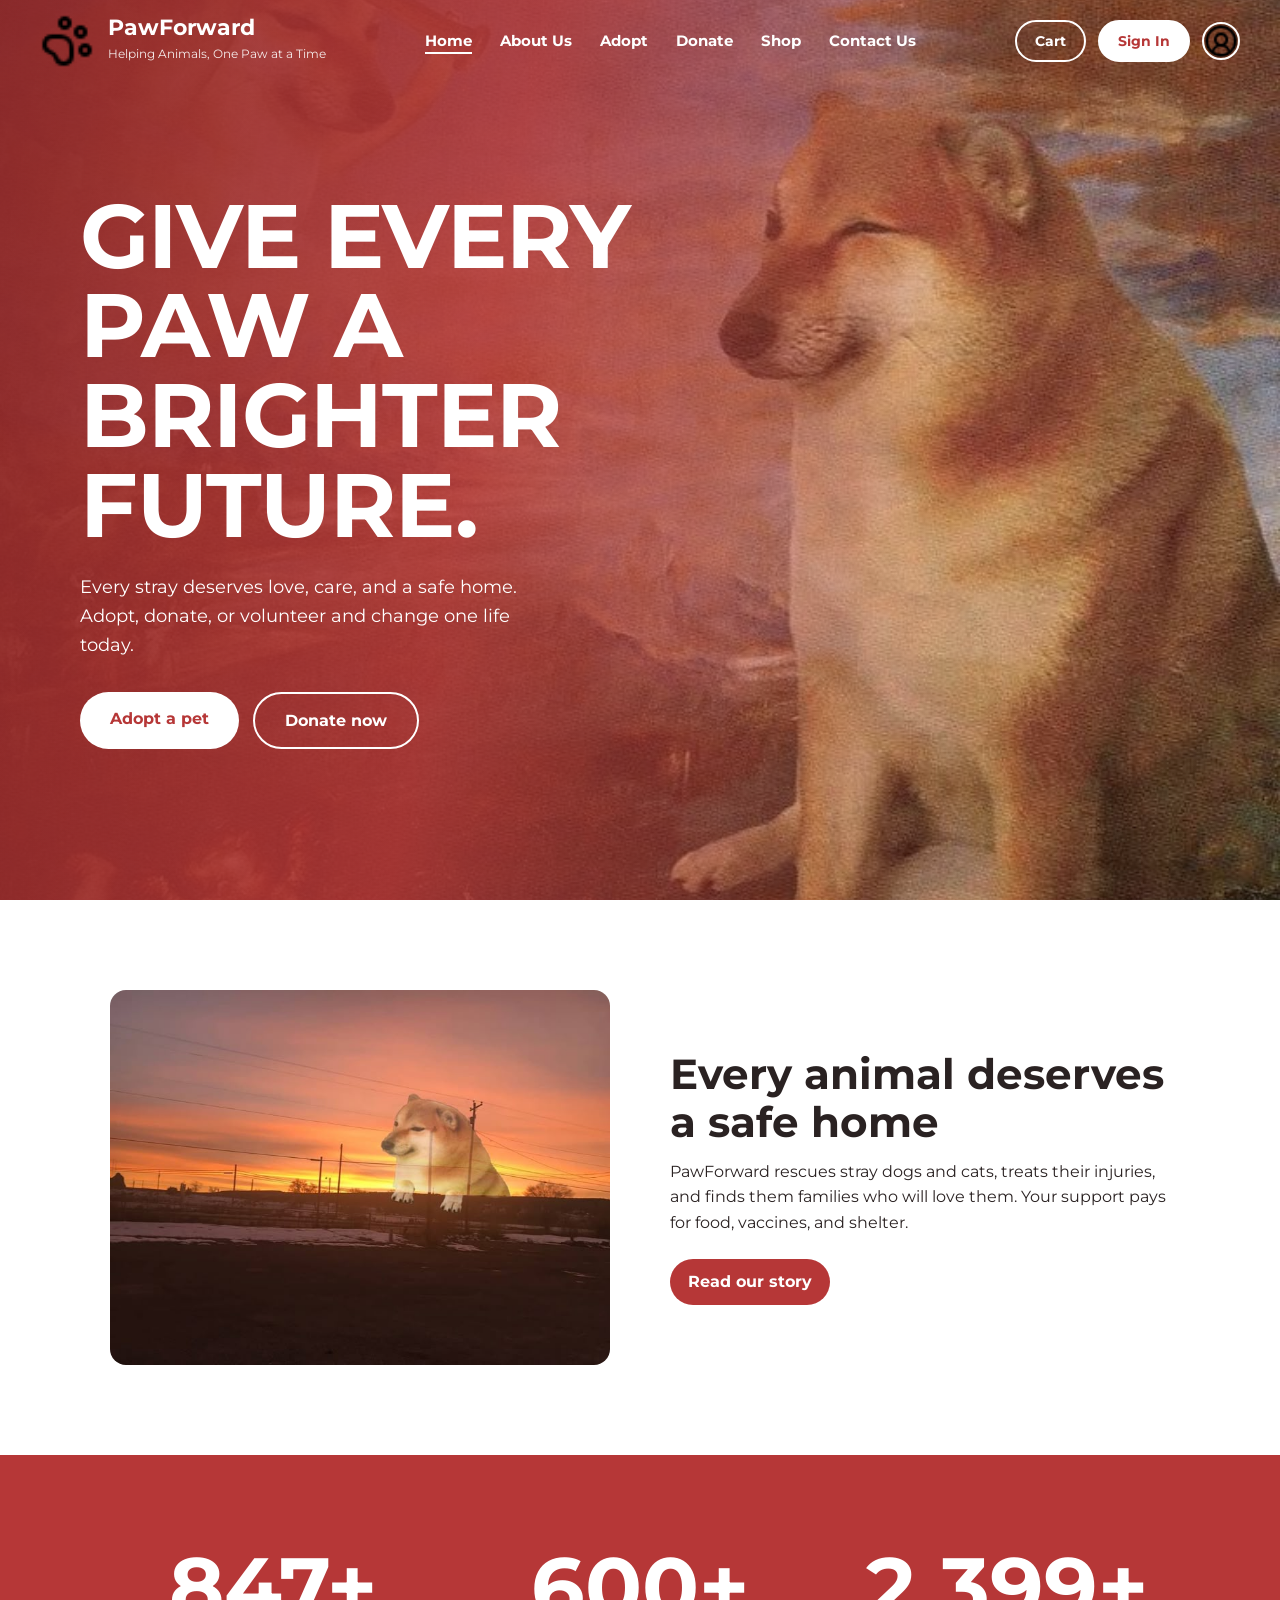
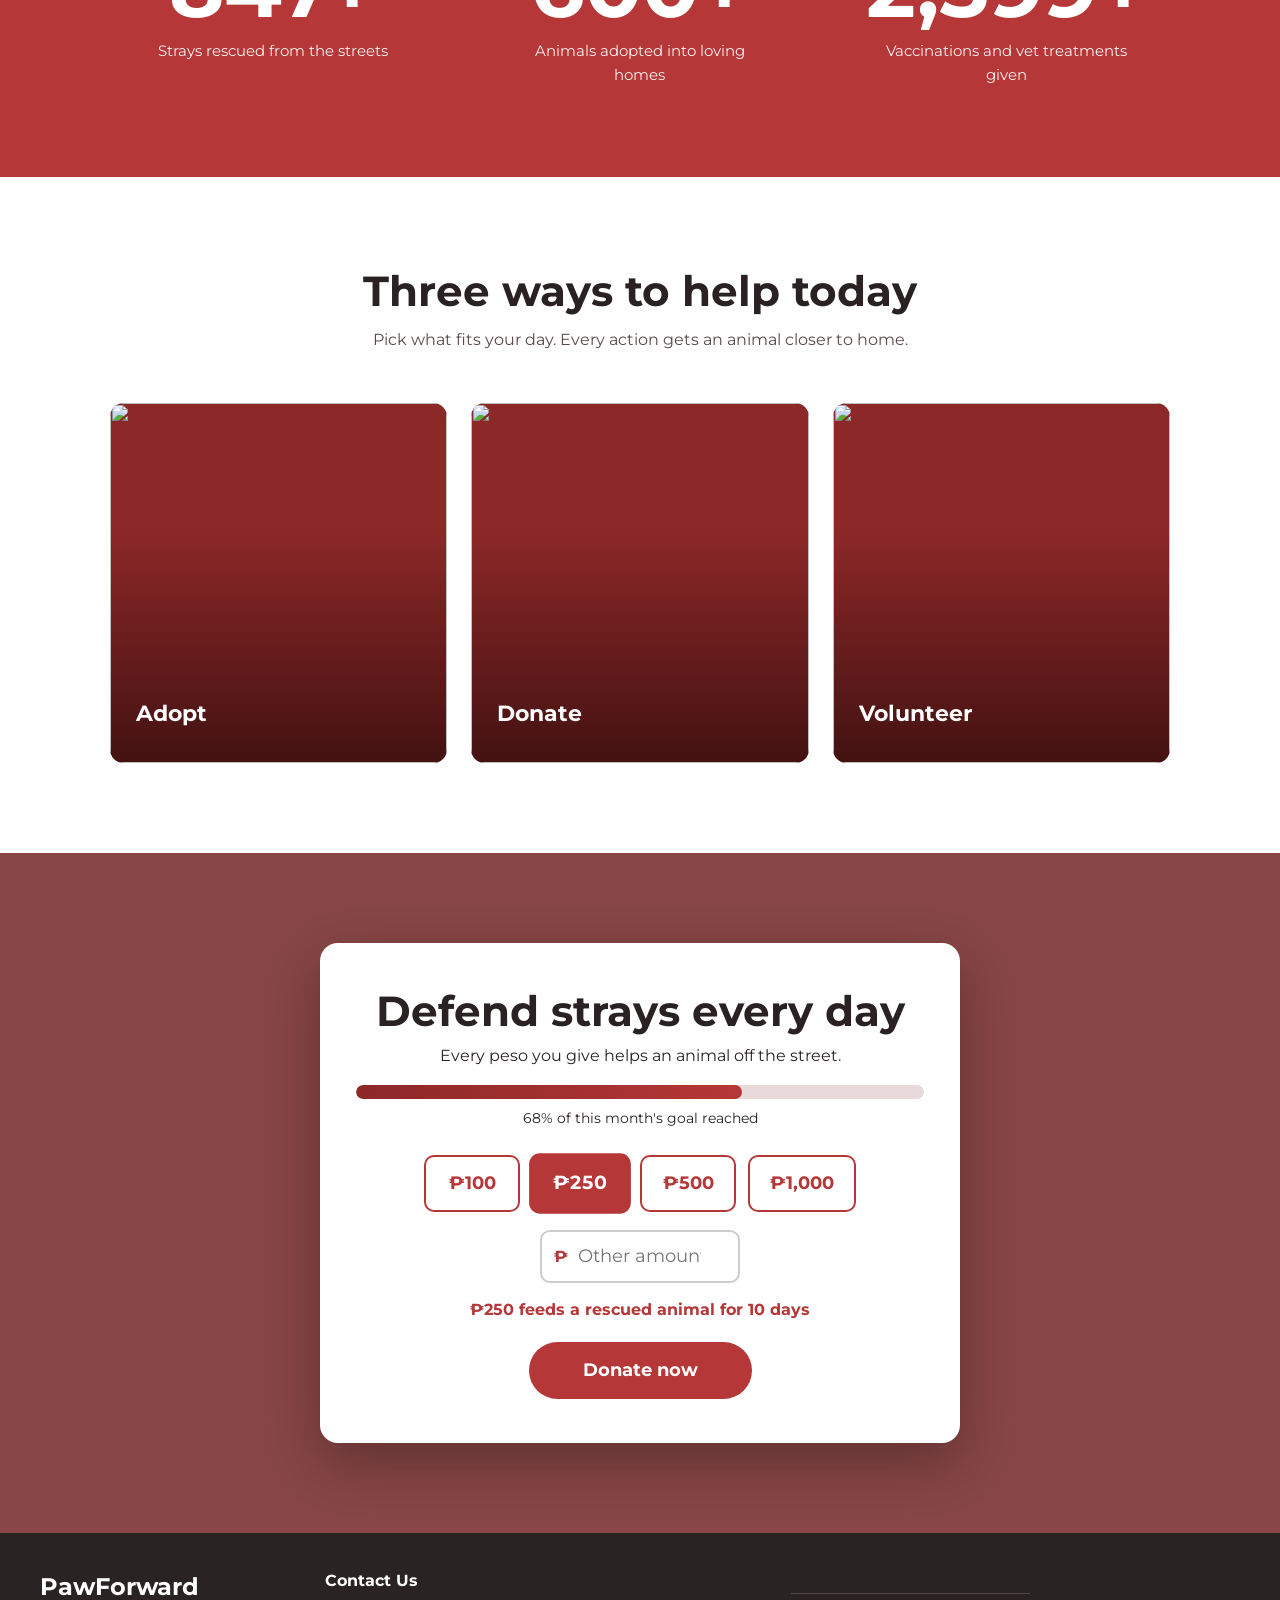
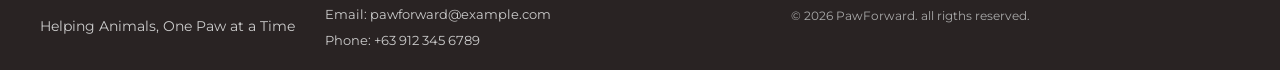
==== index.html @ 0f8ec2ad "Initial commit" ====
<!DOCTYPE html>
<html lang="en">
<head>
    <meta charset="UTF-8">
    <meta name="viewport" content="width=device-width, initial-scale=1.0">
    <title>PawForward | Home</title>
    <link rel="preconnect" href="https://fonts.googleapis.com">
    <link href="https://fonts.googleapis.com/css2?family=Montserrat:wght@400;700&display=swap" rel="stylesheet">
    <link rel="stylesheet" href="style.css">
</head>
<body>

<header class="site-header" id="siteHeader">
    <div class="header-container">
        <a href="index.html" class="brand">
            <img src="images/logo.png" alt="PawForward logo">
            <span><strong>PawForward</strong><small>Helping Animals, One Paw at a Time</small></span>
        </a>

        <nav id="mainNav" aria-label="Main">
            <ul>
                <li><a href="index.html" class="active">Home</a></li>
                <li><a href="about.html">About Us</a></li>
                <li><a href="adopt.html">Adopt</a></li>
                <li><a href="donate.html">Donate</a></li>
                <li><a href="shop.html">Shop</a></li>
                <li><a href="contact.html">Contact Us</a></li>
            </ul>
        </nav>

        <div class="header-right">
            <a href="cart.html" class="header-button">Cart</a>
            <button type="button" class="header-button solid" id="openPopup">Sign In</button>
            <img src="images/user.png" alt="Profile" class="profile-picture">
            <button type="button" class="menu-toggle" id="menuToggle" aria-label="Open menu" aria-expanded="false">&#9776;</button>
        </div>
    </div>
</header>

<main>
    <section class="hero">
        <div class="hero-bg" role="img" aria-label="Rescued dogs at PawForward"></div>
        <div class="hero-content">
            <h2>
                <span class="line"><span>Give every</span></span>
                <span class="line"><span>paw a brighter</span></span>
                <span class="line"><span>future.</span></span>
            </h2>
            <p>Every stray deserves love, care, and a safe home. Adopt, donate, or volunteer and change one life today.</p>
            <div class="hero-actions">
                <a href="adopt.html" class="hero-button">Adopt a pet</a>
                <a href="#donate" class="hero-button ghost">Donate now</a>
            </div>
        </div>
    </section>

    <section class="container story">
        <div class="story-img reveal">
            <img src="images/intro-dogs.jpg" alt="Dogs resting together at the shelter" loading="lazy">
        </div>
        <div class="reveal">
            <h2>Every animal deserves a safe home</h2>
            <p>PawForward rescues stray dogs and cats, treats their injuries, and finds them families who will love them. Your support pays for food, vaccines, and shelter.</p>
            <a href="about.html" class="btn">Read our story</a>
        </div>
    </section>

    <section class="impact">
        <div class="container impact-grid">
            <div>
                <div class="impact-num"><span data-count="1200">0</span>+</div>
                <p>Strays rescued from the streets</p>
            </div>
            <div>
                <div class="impact-num"><span data-count="850">0</span>+</div>
                <p>Animals adopted into loving homes</p>
            </div>
            <div>
                <div class="impact-num"><span data-count="3400">0</span>+</div>
                <p>Vaccinations and vet treatments given</p>
            </div>
        </div>
    </section>

    <section class="container">
        <h2>Three ways to help today</h2>
        <p class="subtitle">Pick what fits your day. Every action gets an animal closer to home.</p>
        <div class="help-grid">
            <a href="adopt.html" class="help-card reveal">
                <img src="images/help-adopt.jpg" alt="" loading="lazy">
                <h3>Adopt</h3>
                <p>Meet the dogs and cats waiting for a family and start your adoption.</p>
            </a>
            <a href="donate.html" class="help-card reveal">
                <img src="images/help-donate.jpg" alt="" loading="lazy">
                <h3>Donate</h3>
                <p>Cover food, vaccines, and vet care for animals in our shelter.</p>
            </a>
            <a href="contact.html" class="help-card reveal">
                <img src="images/help-volunteer.jpg" alt="" loading="lazy">
                <h3>Volunteer</h3>
                <p>Walk dogs, foster a pup, or help at our next rescue event.</p>
            </a>
        </div>
    </section>

    <section class="donate-section container" id="donate" style="max-width:none">
        <div class="donate-box reveal">
            <h2>Defend strays every day</h2>
            <p class="goal-text">Every peso you give helps an animal off the street.</p>
            <div class="progress" aria-label="Monthly goal progress">
                <div class="progress-fill" id="progressFill" data-percent="68"></div>
            </div>
            <p class="goal-text" style="margin-top:8px;font-size:14px">68% of this month's goal reached</p>

            <div class="donate-amounts" id="amounts">
                <button type="button" class="amount-btn" data-amount="100">&#8369;100</button>
                <button type="button" class="amount-btn selected" data-amount="250">&#8369;250</button>
                <button type="button" class="amount-btn" data-amount="500">&#8369;500</button>
                <button type="button" class="amount-btn" data-amount="1000">&#8369;1,000</button>
            </div>
            <div class="amount-input">
                <span>&#8369;</span>
                <input type="number" min="1" id="customAmount" placeholder="Other amount" aria-label="Custom donation amount">
            </div>
            <p class="donate-impact" id="donateImpact" aria-live="polite"></p>
            <a href="donate.html" class="donate-now" id="donateNow" style="display:inline-block;text-decoration:none">Donate now</a>
        </div>
    </section>
</main>

<iframe src="popup/account-popup.html" id="popFrame" class="popup-frame" title="Sign in"></iframe>
<div id="footer-placeholder"></div>
<script src="script.js"></script>
</body>
</html>
---- style.css ----
:root {
    --red: rgb(182, 55, 55);
    --red-dark: rgb(140, 40, 40);
    --blush: #faf3f3;
    --line: #e3d3d3;
    --ink: #2a2222;
    --ease: cubic-bezier(.2, .7, .2, 1);
}

* { box-sizing: border-box; }
html { scroll-behavior: smooth; }

body {
    margin: 0;
    font-family: 'Montserrat', sans-serif;
    font-size: 16px;
    line-height: 1.6;
    color: var(--ink);
}

img { max-width: 100%; }
a:focus-visible, button:focus-visible, input:focus-visible { outline: 3px solid #f2b8b8; outline-offset: 2px; }

/* ---------- Header: transparent over hero, solid after scroll ---------- */
.site-header {
    position: fixed;
    inset: 0 0 auto 0;
    z-index: 100;
    color: white;
    transition: background-color .4s var(--ease), box-shadow .4s var(--ease), transform .4s var(--ease);
}
.site-header.scrolled {
    background: var(--red);
    box-shadow: 0 4px 20px rgba(0, 0, 0, .18);
}
.site-header.hide { transform: translateY(-100%); }

.header-container {
    display: flex;
    align-items: center;
    justify-content: space-between;
    gap: 20px;
    padding: 14px 40px;
}
.brand { display: flex; align-items: center; gap: 14px; color: inherit; text-decoration: none; }
.brand img { width: 54px; height: 54px; object-fit: contain; }
.brand strong { display: block; font-size: 22px; line-height: 1.1; }
.brand small { font-size: 12px; opacity: .9; }

nav ul { display: flex; align-items: center; gap: 28px; list-style: none; margin: 0; padding: 0; }
nav a {
    position: relative;
    color: white;
    text-decoration: none;
    font-weight: 700;
    font-size: 15px;
    padding: 4px 0;
}
nav a::after {
    content: "";
    position: absolute;
    left: 0; bottom: 0;
    width: 100%; height: 2px;
    background: white;
    transform: scaleX(0);
    transform-origin: right;
    transition: transform .35s var(--ease);
}
nav a:hover::after, nav a.active::after { transform: scaleX(1); transform-origin: left; }

.header-right { display: flex; align-items: center; gap: 12px; }
.header-button {
    font: inherit;
    font-weight: 700;
    font-size: 14px;
    color: white;
    text-decoration: none;
    background: transparent;
    border: 2px solid white;
    padding: 8px 18px;
    border-radius: 999px;
    cursor: pointer;
    transition: background-color .3s, color .3s, transform .3s;
}
.header-button:hover { background: white; color: var(--red); transform: translateY(-2px); }
.header-button.solid { background: white; color: var(--red); }
.header-button.solid:hover { background: var(--blush); }
.profile-picture { width: 38px; height: 38px; border-radius: 50%; object-fit: cover; border: 2px solid white; }
.menu-toggle { display: none; background: none; border: 0; color: white; font-size: 28px; cursor: pointer; }

/* ---------- Hero ---------- */
.hero {
    position: relative;
    min-height: 100vh;
    display: flex;
    align-items: center;
    overflow: hidden;
    color: white;
    background: var(--red-dark);
}
.hero-bg {
    position: absolute; inset: 0;
    background: url("images/hero-dogs.jpg") center / cover no-repeat;
    transform: scale(1.12);
    animation: settle 2.2s var(--ease) forwards;
}
.hero::before {
    content: "";
    position: absolute; inset: 0; z-index: 1;
    background: linear-gradient(100deg, rgba(140, 40, 40, .96) 0%, rgba(182, 55, 55, .85) 38%, rgba(182, 55, 55, .25) 70%, rgba(0, 0, 0, 0) 100%);
}
@keyframes settle { to { transform: scale(1); } }

.hero-content {
    position: relative; z-index: 2;
    width: 100%;
    max-width: 1200px;
    margin: 0 auto;
    padding: 140px 40px 100px;
}
.hero h2 {
    font-size: clamp(40px, 7vw, 92px);
    line-height: 1;
    letter-spacing: -1px;
    font-weight: 700;
    text-transform: uppercase;
    margin: 0 0 24px;
    max-width: 11ch;
}
.hero h2 .line { display: block; overflow: hidden; }
.hero h2 .line span {
    display: block;
    transform: translateY(110%);
    animation: rise .9s var(--ease) forwards;
}
.hero h2 .line:nth-child(2) span { animation-delay: .12s; }
.hero h2 .line:nth-child(3) span { animation-delay: .24s; }
@keyframes rise { to { transform: translateY(0); } }

.hero p {
    max-width: 480px;
    font-size: 18px;
    margin: 0 0 32px;
    opacity: 0;
    animation: fade .8s .7s var(--ease) forwards;
}
.hero-actions { display: flex; flex-wrap: wrap; gap: 14px; opacity: 0; animation: fade .8s .9s var(--ease) forwards; }
@keyframes fade { to { opacity: 1; } }

.hero-button {
    display: inline-block;
    padding: 14px 30px;
    background: white;
    color: var(--red);
    font-weight: 700;
    text-decoration: none;
    border-radius: 999px;
    transition: transform .3s var(--ease), box-shadow .3s;
}
.hero-button:hover { transform: translateY(-3px); box-shadow: 0 10px 24px rgba(0, 0, 0, .25); }
.hero-button.ghost { background: transparent; color: white; border: 2px solid white; }

/* ---------- Layout helpers ---------- */
.container { max-width: 1100px; margin: 0 auto; padding: 90px 20px; }
.container h2, .section-title { font-size: clamp(28px, 4vw, 42px); line-height: 1.15; margin: 0 0 12px; text-align: center; }
.subtitle { text-align: center; max-width: 620px; margin: 0 auto 50px; color: #5a4a4a; }

/* ---------- Story (replaces old intro) ---------- */
.story { display: grid; grid-template-columns: 1fr 1fr; align-items: center; gap: 60px; }
.story-img { border-radius: 16px; overflow: hidden; aspect-ratio: 4 / 3; }
.story-img img { width: 100%; height: 100%; object-fit: cover; display: block; transition: transform 1.2s var(--ease); }
.story-img:hover img { transform: scale(1.05); }
.story h2 { text-align: left; }
.story p { margin: 0 0 24px; }

/* ---------- Impact numbers ---------- */
.impact { background: var(--red); color: white; }
.impact-grid { display: grid; grid-template-columns: repeat(3, 1fr); gap: 40px; text-align: center; }
.impact-num { font-size: clamp(44px, 7vw, 84px); font-weight: 700; line-height: 1; }
.impact-grid p { margin: 10px auto 0; max-width: 260px; font-size: 15px; opacity: .92; }

/* ---------- Ways to help ---------- */
.help-grid { display: grid; grid-template-columns: repeat(3, 1fr); gap: 24px; }
.help-card {
    position: relative;
    display: flex; flex-direction: column; justify-content: flex-end;
    min-height: 360px;
    padding: 26px;
    border-radius: 14px;
    overflow: hidden;
    color: white;
    text-decoration: none;
    background: var(--red-dark);
}
.help-card img { position: absolute; inset: 0; width: 100%; height: 100%; object-fit: cover; transition: transform .8s var(--ease); }
.help-card::before { content: ""; position: absolute; inset: 0; z-index: 1; background: linear-gradient(to top, rgba(60, 15, 15, .9), rgba(60, 15, 15, 0) 65%); }
.help-card > * { position: relative; z-index: 2; }
.help-card h3 { margin: 0 0 6px; font-size: 22px; }
.help-card p { margin: 0; font-size: 14px; max-height: 0; opacity: 0; overflow: hidden; transition: max-height .5s var(--ease), opacity .5s, margin .5s; }
.help-card:hover img, .help-card:focus-visible img { transform: scale(1.08); }
.help-card:hover p, .help-card:focus-visible p { max-height: 120px; opacity: 1; margin-top: 8px; }

/* ---------- Donate widget ---------- */
.donate-section { position: relative; background: url("images/hero-dogs.jpg") center / cover fixed; }
.donate-section::before { content: ""; position: absolute; inset: 0; background: rgba(110, 30, 30, .82); }
.donate-box {
    position: relative;
    max-width: 640px;
    margin: 0 auto;
    padding: 44px 36px;
    background: white;
    border-radius: 18px;
    text-align: center;
    box-shadow: 0 20px 60px rgba(0, 0, 0, .3);
}
.donate-box h2 { margin-bottom: 8px; }
.donate-amounts { display: flex; justify-content: center; flex-wrap: wrap; gap: 12px; margin: 26px 0 18px; }
.amount-btn {
    font: inherit; font-weight: 700; font-size: 18px;
    min-width: 96px; padding: 12px 20px;
    color: var(--red); background: white;
    border: 2px solid var(--red); border-radius: 10px;
    cursor: pointer;
    transition: background-color .25s, color .25s, transform .25s var(--ease);
}
.amount-btn:hover { transform: translateY(-2px); }
.amount-btn.selected { background: var(--red); color: white; transform: scale(1.06); }
.amount-input {
    display: flex; align-items: center;
    max-width: 200px; margin: 0 auto 6px; padding: 0 12px;
    border: 2px solid #ccc; border-radius: 10px;
}
.amount-input:focus-within { border-color: var(--red); }
.amount-input span { font-weight: 700; color: var(--red); }
.amount-input input { flex: 1; width: 100%; border: 0; padding: 10px; font: inherit; font-size: 18px; background: transparent; }
.donate-impact { min-height: 1.6em; margin: 14px 0 20px; color: var(--red); font-weight: 700; }
.donate-now {
    font: inherit; font-weight: 700; font-size: 18px;
    padding: 14px 54px; color: white; background: var(--red);
    border: 0; border-radius: 999px; cursor: pointer;
    transition: background-color .3s, transform .3s var(--ease);
}
.donate-now:hover { background: var(--red-dark); transform: translateY(-2px); }

/* ---------- Progress (fixed width bug) ---------- */
.raised { font-size: 36px; font-weight: 700; color: var(--red); margin: 0; }
.goal-text { margin: 0 0 16px; }
.progress { width: 100%; height: 14px; background: #e8dada; border-radius: 20px; overflow: hidden; }
.progress-fill { height: 100%; width: 0; background: linear-gradient(90deg, var(--red-dark), var(--red)); border-radius: 20px; transition: width 1.4s var(--ease); }

/* ---------- Existing cards (shop/adopt pages) ---------- */
.shop-grid, .animal-grid { display: grid; grid-template-columns: repeat(3, 1fr); gap: 28px; }
.item-card, .animal-card { display: flex; flex-direction: column; border: 1px solid var(--line); border-radius: 12px; overflow: hidden; background: white; transition: transform .3s var(--ease), box-shadow .3s; }
.item-card:hover, .animal-card:hover { transform: translateY(-5px); box-shadow: 0 12px 26px rgba(0, 0, 0, .12); }
.item-img { height: 180px; background: var(--blush); }
.animal-pic { height: 320px; background: var(--blush); overflow: hidden; }
.item-img img, .animal-pic img { width: 100%; height: 100%; object-fit: cover; display: block; transition: transform .7s var(--ease); }
.animal-card:hover .animal-pic img { transform: scale(1.06); }
.item-body, .animal-info { padding: 18px; display: flex; flex-direction: column; gap: 6px; flex: 1; }
.animal-type { margin: 0; padding: 12px 18px; text-align: center; font-size: 14px; font-weight: 700; color: var(--red); background: var(--blush); }
.animal-type span { color: var(--ink); font-weight: 400; }
.price { font-weight: 700; color: var(--red); font-size: 20px; }
.stock { font-size: 13px; color: #777; }
.btn { display: inline-block; text-align: center; text-decoration: none; color: white; background: var(--red); padding: 10px 18px; border: 0; border-radius: 999px; font-weight: 700; margin-top: auto; transition: background-color .3s, transform .3s; }
.btn:hover { background: var(--red-dark); transform: translateY(-2px); }
.btn-outline { background: white; color: var(--red); border: 2px solid var(--red); }
.btn-outline:hover { background: var(--blush); }

/* ---------- Popup ---------- */
.popup-frame { display: none; position: fixed; inset: 0; width: 100%; height: 100%; border: 0; z-index: 1000; }

/* ---------- Scroll reveal (used sparingly) ---------- */
.reveal { opacity: 0; transform: translateY(30px); transition: opacity .8s var(--ease), transform .8s var(--ease); }
.reveal.in { opacity: 1; transform: none; }
.help-grid .reveal:nth-child(2) { transition-delay: .12s; }
.help-grid .reveal:nth-child(3) { transition-delay: .24s; }

/* ---------- Responsive ---------- */
@media (max-width: 900px) {
    .header-container { padding: 12px 20px; }
    .menu-toggle { display: block; }
    nav { position: absolute; top: 100%; left: 0; right: 0; background: var(--red); max-height: 0; overflow: hidden; transition: max-height .4s var(--ease); }
    nav.open { max-height: 400px; }
    nav ul { flex-direction: column; align-items: flex-start; gap: 0; padding: 10px 24px 20px; }
    nav li { padding: 8px 0; }
    .header-right .header-button { display: none; }
    .brand small { display: none; }
    .hero-content { padding: 120px 24px 80px; }
    .hero::before { background: linear-gradient(to top, rgba(140, 40, 40, .95), rgba(182, 55, 55, .6)); }
    .story, .impact-grid, .help-grid, .shop-grid, .animal-grid { grid-template-columns: 1fr; }
    .story { gap: 30px; }
    .donate-section { background-attachment: scroll; }
}

@media (prefers-reduced-motion: reduce) {
    *, *::before, *::after { animation-duration: .01ms !important; animation-delay: 0s !important; transition-duration: .01ms !important; }
    .reveal, .hero h2 .line span, .hero p, .hero-actions { opacity: 1; transform: none; }
    html { scroll-behavior: auto; }
}

/* ================= Inner pages (donate, contact, etc.) ================= */
.page-banner {
    padding: 150px 20px 80px;
    text-align: center;
    color: white;
    background: linear-gradient(135deg, var(--red-dark), var(--red));
}
.page-banner h1 { margin: 0; font-size: clamp(38px, 6vw, 72px); line-height: 1; text-transform: uppercase; letter-spacing: -1px; overflow: hidden; }
.page-banner h1 span { display: block; transform: translateY(110%); animation: rise .9s var(--ease) forwards; }
.page-banner p { max-width: 520px; margin: 16px auto 0; opacity: 0; animation: fade .8s .4s var(--ease) forwards; }

.progress-marks { display: flex; justify-content: space-between; font-size: 13px; margin-top: 6px; color: #6b5a5a; }
.donate-box.card { border: 1px solid var(--line); box-shadow: 0 12px 40px rgba(110, 30, 30, .12); }
.raised-wrap { margin-bottom: 4px; }
.thanks { margin: 18px 0 0; padding: 12px 16px; border-radius: 10px; background: var(--blush); color: var(--red-dark); font-weight: 700; opacity: 0; transform: translateY(8px); transition: opacity .5s var(--ease), transform .5s var(--ease); }
.thanks.show { opacity: 1; transform: none; }

/* Contact */
.contact-wrap { display: grid; grid-template-columns: 1fr 1.4fr; gap: 50px; align-items: start; }
.contact-info h2 { text-align: left; }
.info-item { padding: 16px 0; border-bottom: 1px solid var(--line); }
.info-item strong { display: block; color: var(--red); font-size: 14px; }
.contact-form { display: flex; flex-direction: column; gap: 6px; padding: 34px; border: 1px solid var(--line); border-radius: 18px; box-shadow: 0 12px 40px rgba(110, 30, 30, .1); }
.contact-form label { font-weight: 700; font-size: 14px; margin-top: 10px; }
.contact-form input, .contact-form select, .contact-form textarea {
    font: inherit; padding: 12px 14px; border: 2px solid #ddd; border-radius: 10px; background: white;
    transition: border-color .25s, box-shadow .25s;
}
.contact-form input:focus, .contact-form select:focus, .contact-form textarea:focus { outline: 0; border-color: var(--red); box-shadow: 0 0 0 4px rgba(182, 55, 55, .12); }
.contact-form textarea { min-height: 140px; resize: vertical; }
.contact-form .donate-now { margin-top: 22px; align-self: flex-start; }

@media (max-width: 900px) { .contact-wrap { grid-template-columns: 1fr; } .contact-form { padding: 24px; } }

/* ================= Cart ================= */
.cart-layout { display: grid; grid-template-columns: 1.6fr 1fr; gap: 36px; align-items: start; }
.cart-list { display: flex; flex-direction: column; gap: 16px; }
.cart-item {
    display: grid; grid-template-columns: 90px 1fr auto; gap: 18px; align-items: center;
    padding: 16px; border: 1px solid var(--line); border-radius: 14px; background: white;
    animation: fade .4s var(--ease) both;
}
.cart-item.removing { opacity: 0; transform: translateX(30px); transition: opacity .3s, transform .3s; }
.cart-item img { width: 90px; height: 90px; object-fit: cover; border-radius: 10px; background: var(--blush); }
.cart-item h3 { margin: 0 0 4px; font-size: 17px; }
.cart-item .unit { margin: 0; font-size: 14px; color: #6b5a5a; }
.cart-side { display: flex; flex-direction: column; align-items: flex-end; gap: 10px; }
.line-total { font-weight: 700; color: var(--red); font-size: 18px; }
.qty { display: inline-flex; align-items: center; border: 2px solid var(--line); border-radius: 999px; overflow: hidden; }
.qty button { width: 34px; height: 34px; border: 0; background: white; font: inherit; font-size: 18px; font-weight: 700; color: var(--red); cursor: pointer; transition: background-color .2s; }
.qty button:hover { background: var(--blush); }
.qty span { min-width: 30px; text-align: center; font-weight: 700; }
.remove-btn { border: 0; background: none; font: inherit; font-size: 13px; color: #8a7878; text-decoration: underline; cursor: pointer; }
.remove-btn:hover { color: var(--red); }

.summary { position: sticky; top: 100px; padding: 28px; border: 1px solid var(--line); border-radius: 18px; background: var(--blush); }
.summary h2 { text-align: left; font-size: 24px; margin-bottom: 16px; }
.summary-row { display: flex; justify-content: space-between; padding: 8px 0; }
.summary-row.total { margin-top: 8px; padding-top: 16px; border-top: 2px solid var(--line); font-weight: 700; font-size: 20px; }
.summary-note { font-size: 13px; color: #6b5a5a; margin: 6px 0 0; }
.summary .donate-now { width: 100%; margin-top: 20px; padding: 14px; }
.cart-empty { text-align: center; padding: 60px 20px; }
.cart-empty h2 { margin-bottom: 8px; }
.cart-empty p { margin: 0 0 24px; color: #6b5a5a; }

@media (max-width: 900px) {
    .cart-layout { grid-template-columns: 1fr; }
    .summary { position: static; }
    .cart-item { grid-template-columns: 70px 1fr; }
    .cart-item img { width: 70px; height: 70px; }
    .cart-side { grid-column: 1 / -1; flex-direction: row; justify-content: space-between; align-items: center; }
}
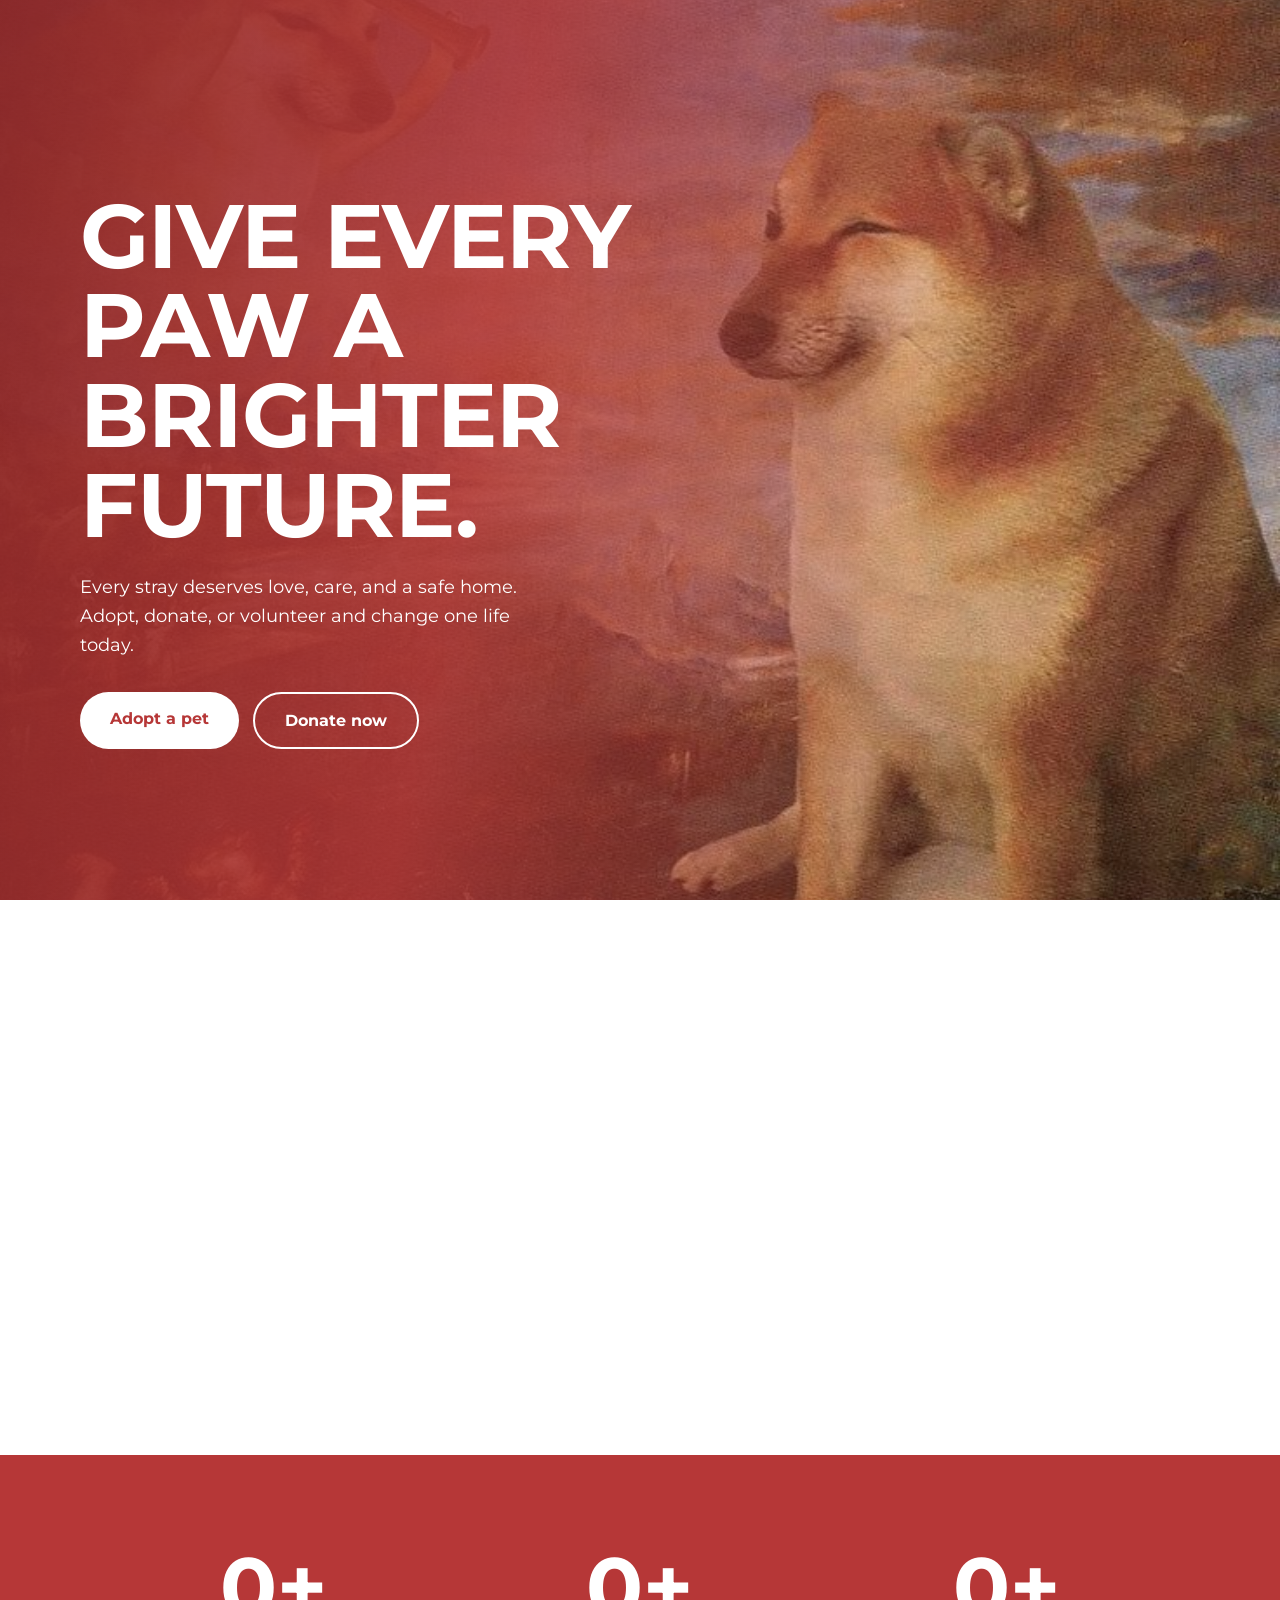
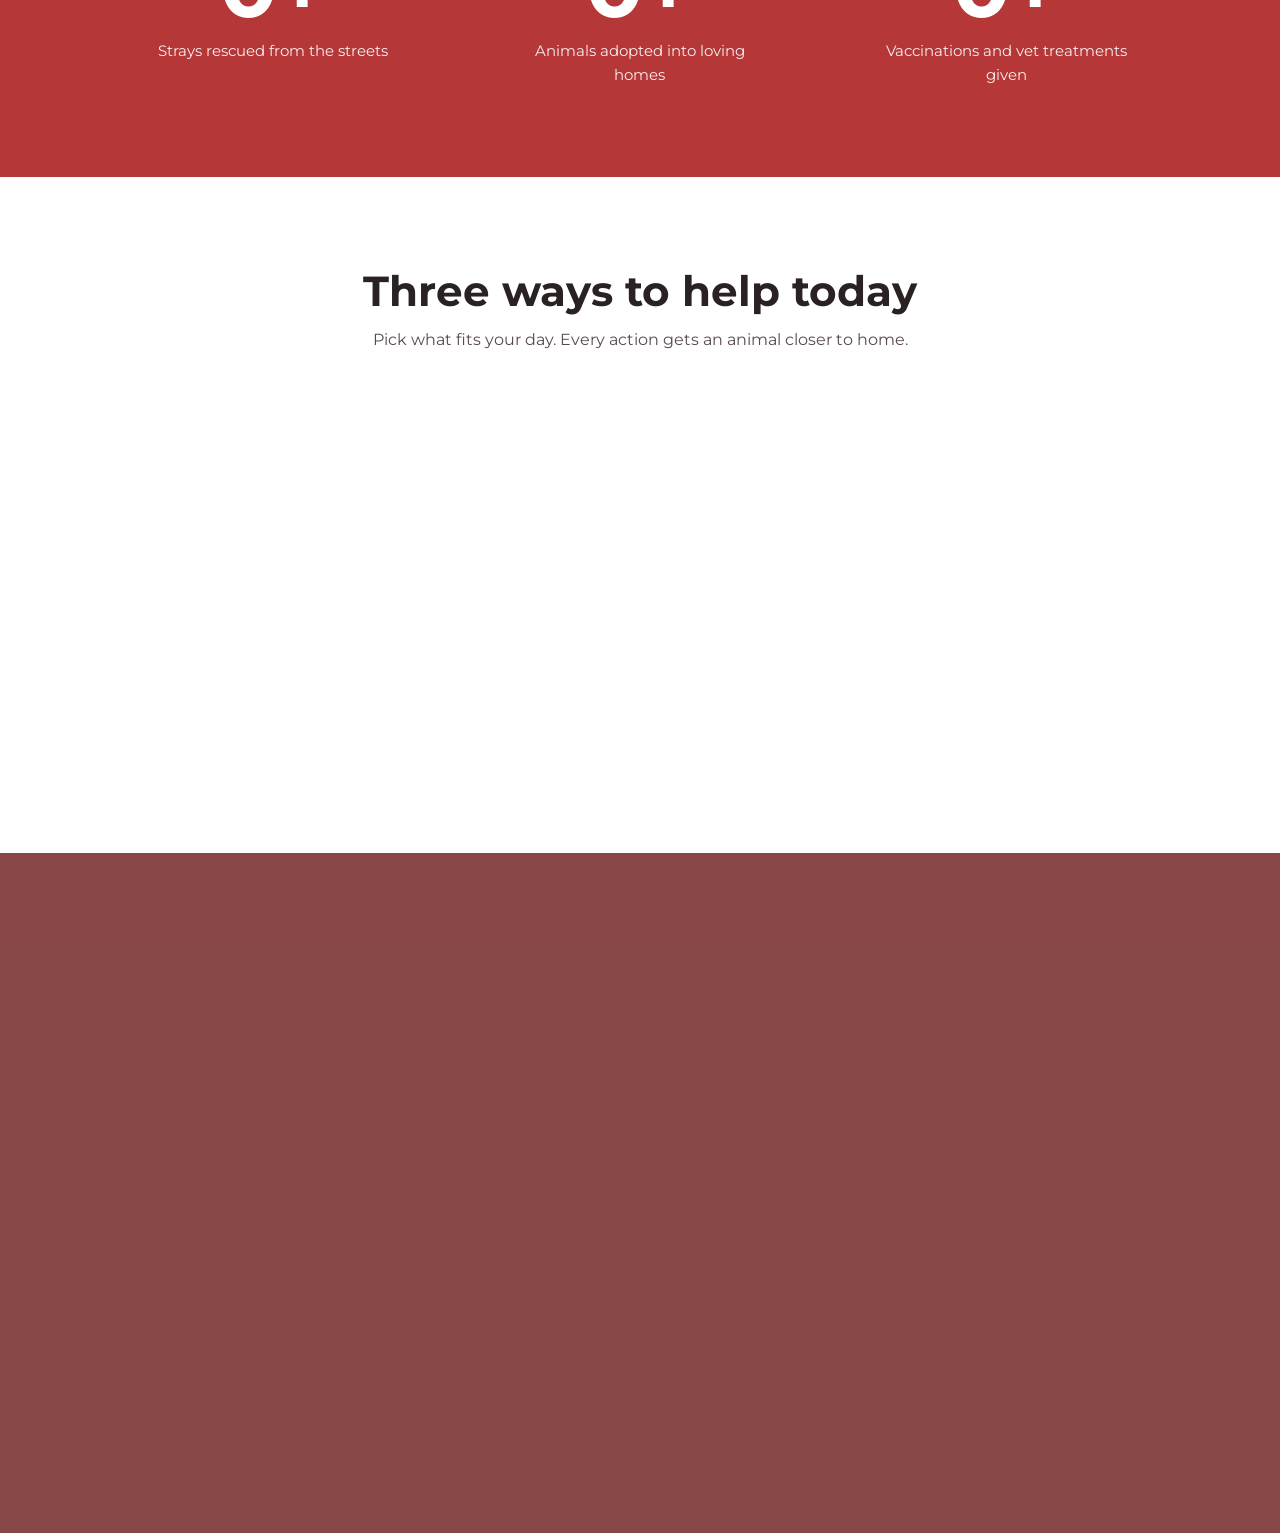
==== commit 92856203: "Initial commit" ====
--- a/index.html
+++ b/index.html
@@ -10,32 +10,8 @@
 </head>
 <body>
 
-<header class="site-header" id="siteHeader">
-    <div class="header-container">
-        <a href="index.html" class="brand">
-            <img src="images/logo.png" alt="PawForward logo">
-            <span><strong>PawForward</strong><small>Helping Animals, One Paw at a Time</small></span>
-        </a>
-
-        <nav id="mainNav" aria-label="Main">
-            <ul>
-                <li><a href="index.html" class="active">Home</a></li>
-                <li><a href="about.html">About Us</a></li>
-                <li><a href="adopt.html">Adopt</a></li>
-                <li><a href="donate.html">Donate</a></li>
-                <li><a href="shop.html">Shop</a></li>
-                <li><a href="contact.html">Contact Us</a></li>
-            </ul>
-        </nav>
-
-        <div class="header-right">
-            <a href="cart.html" class="header-button">Cart</a>
-            <button type="button" class="header-button solid" id="openPopup">Sign In</button>
-            <img src="images/user.png" alt="Profile" class="profile-picture">
-            <button type="button" class="menu-toggle" id="menuToggle" aria-label="Open menu" aria-expanded="false">&#9776;</button>
-        </div>
-    </div>
-</header>
+<div id="header-mount"></div>
+<script src="layout.js"></script>
 
 <main>
     <section class="hero">
@@ -111,7 +87,7 @@
             <div class="progress" aria-label="Monthly goal progress">
                 <div class="progress-fill" id="progressFill" data-percent="68"></div>
             </div>
-            <p class="goal-text" style="margin-top:8px;font-size:14px">68% of this month's goal reached</p>
+            <p class="goal-text" id="progressText" style="margin-top:8px;font-size:14px">68% of this month's goal reached</p>
 
             <div class="donate-amounts" id="amounts">
                 <button type="button" class="amount-btn" data-amount="100">&#8369;100</button>
@@ -128,9 +104,9 @@
         </div>
     </section>
 </main>
-
-<iframe src="popup/account-popup.html" id="popFrame" class="popup-frame" title="Sign in"></iframe>
 <div id="footer-placeholder"></div>
+<script src="core.js"></script>
 <script src="script.js"></script>
+<script src="cart.js"></script>
 </body>
 </html>
--- a/style.css
+++ b/style.css
@@ -283,7 +283,10 @@
     nav.open { max-height: 400px; }
     nav ul { flex-direction: column; align-items: flex-start; gap: 0; padding: 10px 24px 20px; }
     nav li { padding: 8px 0; }
-    .header-right .header-button { display: none; }
+    .header-right .cart-link, .greeting, .profile-picture { display: none; }
+    .header-right .header-button { padding: 7px 14px; font-size: 13px; }
+    .mobile-only { display: block; }
+    .back-btn { left: 20px; top: 92px; }
     .brand small { display: none; }
     .hero-content { padding: 120px 24px 80px; }
     .hero::before { background: linear-gradient(to top, rgba(140, 40, 40, .95), rgba(182, 55, 55, .6)); }
@@ -369,4 +372,66 @@
     .cart-item { grid-template-columns: 70px 1fr; }
     .cart-item img { width: 70px; height: 70px; }
     .cart-side { grid-column: 1 / -1; flex-direction: row; justify-content: space-between; align-items: center; }
-}+}
+
+/* ================= Auth UI, back button, donate gate ================= */
+.greeting { font-weight: 700; font-size: 14px; white-space: nowrap; }
+.mobile-only { display: none; }
+.page-banner { position: relative; }
+.back-btn {
+    position: absolute; left: 40px; top: 108px;
+    display: inline-flex; align-items: center; gap: 6px;
+    font: inherit; font-weight: 700; font-size: 14px; color: white;
+    background: rgba(255, 255, 255, .14); border: 2px solid rgba(255, 255, 255, .7);
+    padding: 7px 16px; border-radius: 999px; cursor: pointer;
+    transition: background-color .3s, color .3s, transform .3s var(--ease);
+}
+.back-btn:hover { background: white; color: var(--red); transform: translateX(-3px); }
+
+.gate { margin: 0 0 24px; padding: 18px 20px; border-radius: 12px; background: var(--blush); border: 2px dashed var(--red); }
+.gate strong { display: block; color: var(--red-dark); margin-bottom: 4px; }
+.gate p { margin: 0 0 12px; font-size: 14px; }
+.gate[hidden] { display: none; }
+
+@media (max-width: 900px) {
+    .mobile-only { display: block; }
+    .back-btn { left: 20px; top: 92px; }
+}
+
+/* ================= Page transitions ================= */
+body > *:not(.site-header):not(.popup-frame):not(script) { animation: pageIn .55s var(--ease); }
+@keyframes pageIn { from { opacity: 0; transform: translateY(14px); } }
+body > * { transition: opacity .25s ease, transform .25s ease; }
+body.leaving > *:not(.site-header):not(.popup-frame) { opacity: 0; transform: translateY(-8px); }
+.item-card, .animal-card { animation: cardIn .5s var(--ease) backwards; animation-delay: calc(var(--i, 0) * 60ms); }
+@keyframes cardIn { from { opacity: 0; transform: translateY(16px); } }
+
+/* ================= Shared bits for About / Adopt / Shop ================= */
+.ph { background: var(--blush) url("data:image/svg+xml,%3Csvg xmlns='http://www.w3.org/2000/svg' viewBox='0 0 64 64'%3E%3Cg fill='%23e3c9c9'%3E%3Cellipse cx='32' cy='42' rx='13' ry='11'/%3E%3Ccircle cx='15' cy='28' r='6'/%3E%3Ccircle cx='27' cy='17' r='6'/%3E%3Ccircle cx='41' cy='17' r='6'/%3E%3Ccircle cx='53' cy='28' r='6'/%3E%3C/g%3E%3C/svg%3E") center / 64px no-repeat; }
+.chips { display: flex; justify-content: center; flex-wrap: wrap; gap: 10px; margin: 0 0 36px; }
+.chip { font: inherit; font-weight: 700; font-size: 14px; padding: 9px 20px; color: var(--red); background: white; border: 2px solid var(--red); border-radius: 999px; cursor: pointer; transition: background-color .25s, color .25s, transform .25s var(--ease); }
+.chip:hover { transform: translateY(-2px); }
+.chip[aria-pressed="true"] { background: var(--red); color: white; }
+.grid-empty { grid-column: 1 / -1; text-align: center; color: #6b5a5a; }
+.item-body .desc { margin: 0; font-size: 14px; color: #555; }
+.item-body h3 { margin: 0; font-size: 18px; }
+.item-card .btn { margin-top: 10px; border: 0; font: inherit; font-weight: 700; cursor: pointer; }
+
+.pillars { display: grid; grid-template-columns: repeat(3, 1fr); gap: 30px; }
+.pillar { padding-top: 18px; border-top: 4px solid var(--red); }
+.pillar h3 { margin: 0 0 8px; font-size: 20px; }
+.pillar p { margin: 0; color: #4a3c3c; }
+
+.steps { display: grid; grid-template-columns: repeat(3, 1fr); gap: 30px; counter-reset: step; }
+.step { position: relative; padding-left: 58px; }
+.step::before { counter-increment: step; content: counter(step); position: absolute; left: 0; top: 0; width: 42px; height: 42px; display: grid; place-items: center; border-radius: 50%; background: var(--red); color: white; font-weight: 700; font-size: 18px; }
+.step h3 { margin: 0 0 6px; font-size: 18px; }
+.step p { margin: 0; font-size: 14px; color: #4a3c3c; }
+
+.cta-band { background: var(--blush); text-align: center; }
+.cta-band .container { padding: 70px 20px; }
+.cta-band p { max-width: 520px; margin: 0 auto 24px; }
+.cta-actions { display: flex; justify-content: center; flex-wrap: wrap; gap: 14px; }
+
+@media (max-width: 900px) { .pillars, .steps { grid-template-columns: 1fr; } }
+@media (prefers-reduced-motion: reduce) { body > *:not(.site-header) { animation: none; } }
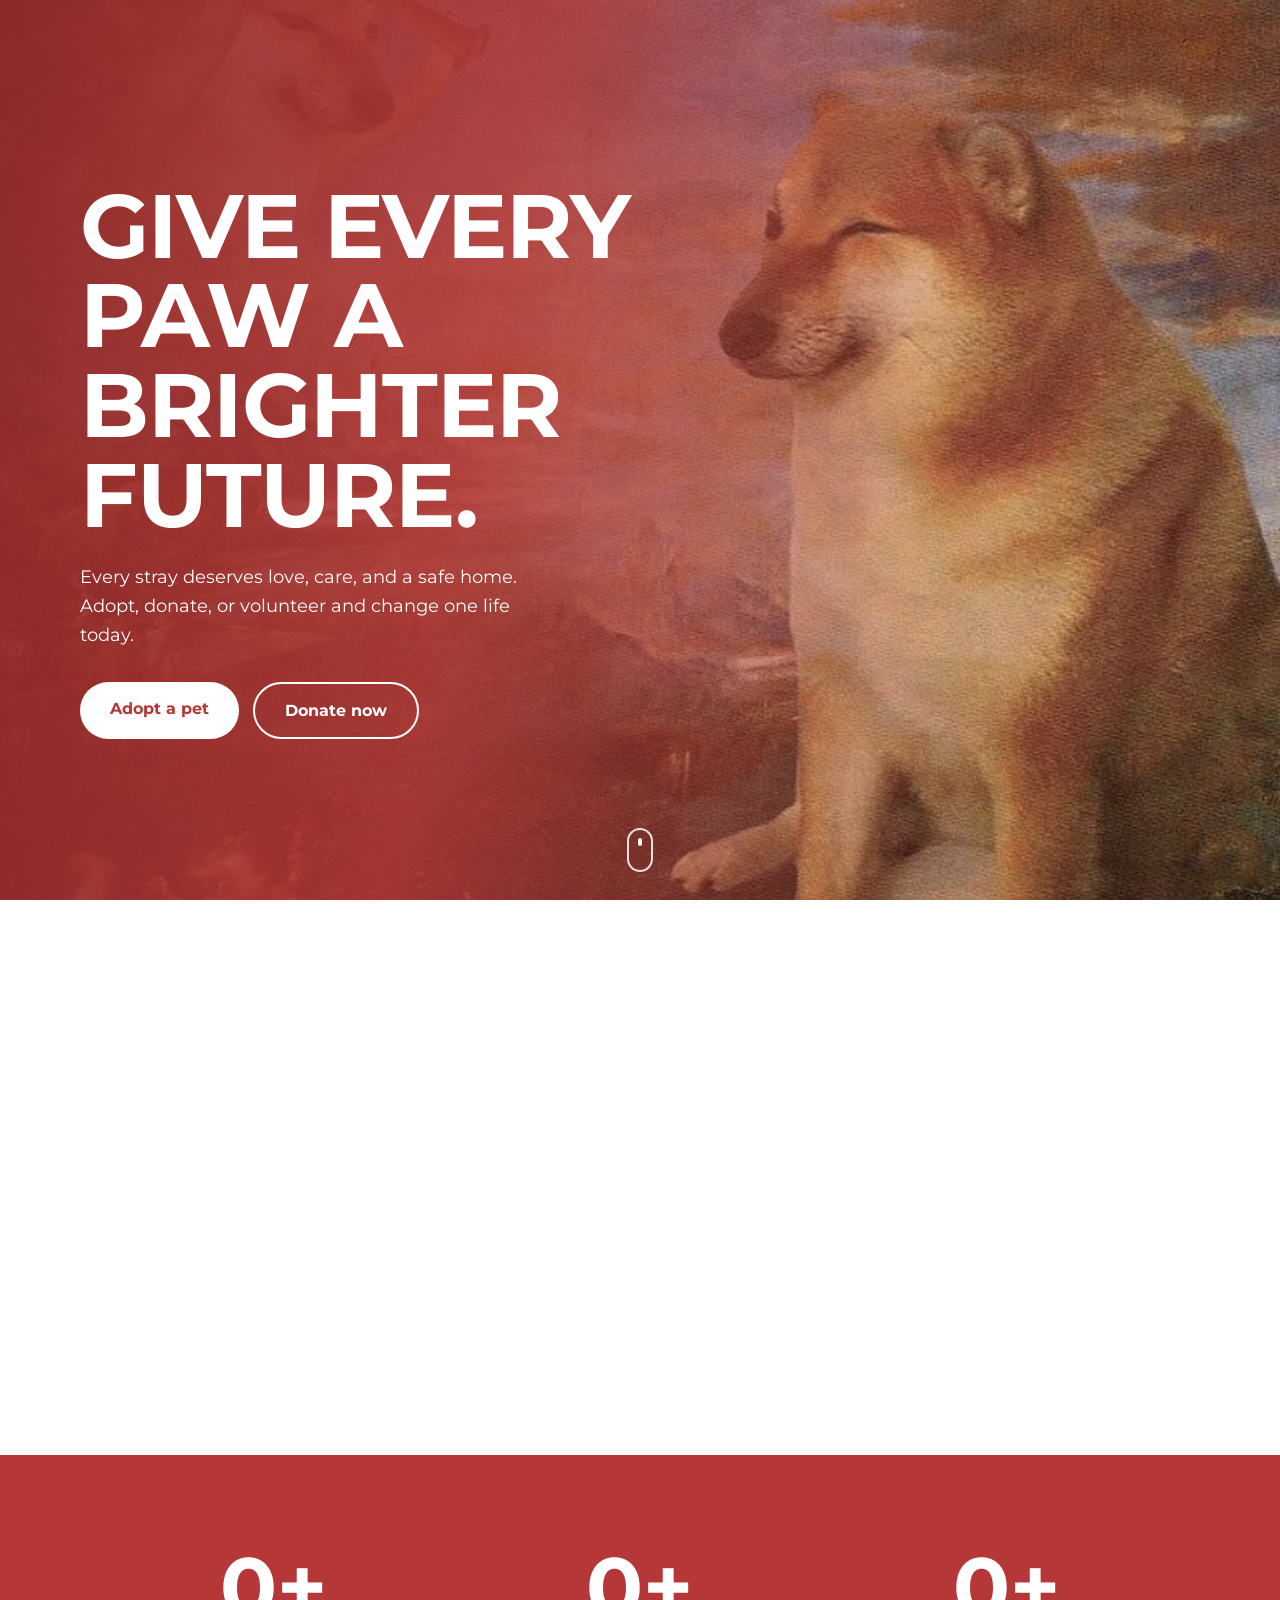
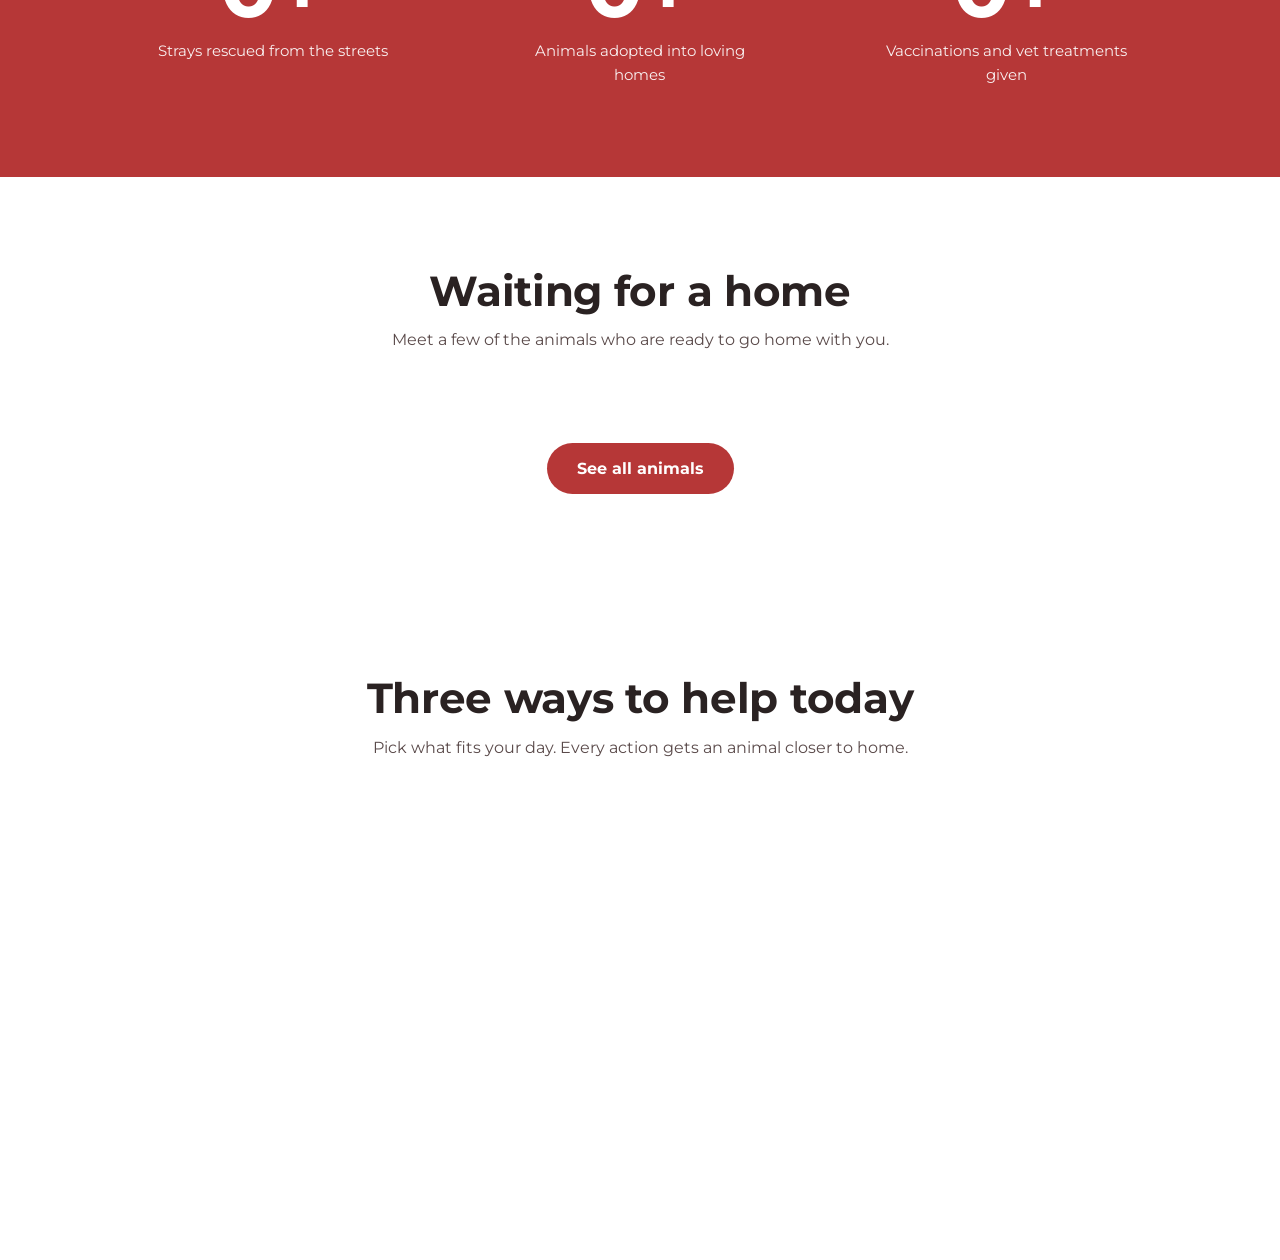
==== commit d6b0633c: "Initial commit" ====
--- a/index.html
+++ b/index.html
@@ -25,12 +25,13 @@
             <p>Every stray deserves love, care, and a safe home. Adopt, donate, or volunteer and change one life today.</p>
             <div class="hero-actions">
                 <a href="adopt.html" class="hero-button">Adopt a pet</a>
-                <a href="#donate" class="hero-button ghost">Donate now</a>
+                <a href="donate.html" class="hero-button ghost">Donate now</a>
             </div>
         </div>
+        <a href="#story" class="scroll-cue" aria-label="Scroll down"></a>
     </section>
 
-    <section class="container story">
+    <section class="container story" id="story">
         <div class="story-img reveal">
             <img src="images/intro-dogs.jpg" alt="Dogs resting together at the shelter" loading="lazy">
         </div>
@@ -59,6 +60,13 @@
     </section>
 
     <section class="container">
+        <h2>Waiting for a home</h2>
+        <p class="subtitle">Meet a few of the animals who are ready to go home with you.</p>
+        <div class="animal-grid" id="teaserGrid"></div>
+        <div class="teaser-more"><a href="adopt.html" class="btn">See all animals</a></div>
+    </section>
+
+    <section class="container">
         <h2>Three ways to help today</h2>
         <p class="subtitle">Pick what fits your day. Every action gets an animal closer to home.</p>
         <div class="help-grid">
@@ -79,34 +87,14 @@
             </a>
         </div>
     </section>
-
-    <section class="donate-section container" id="donate" style="max-width:none">
-        <div class="donate-box reveal">
-            <h2>Defend strays every day</h2>
-            <p class="goal-text">Every peso you give helps an animal off the street.</p>
-            <div class="progress" aria-label="Monthly goal progress">
-                <div class="progress-fill" id="progressFill" data-percent="68"></div>
-            </div>
-            <p class="goal-text" id="progressText" style="margin-top:8px;font-size:14px">68% of this month's goal reached</p>
-
-            <div class="donate-amounts" id="amounts">
-                <button type="button" class="amount-btn" data-amount="100">&#8369;100</button>
-                <button type="button" class="amount-btn selected" data-amount="250">&#8369;250</button>
-                <button type="button" class="amount-btn" data-amount="500">&#8369;500</button>
-                <button type="button" class="amount-btn" data-amount="1000">&#8369;1,000</button>
-            </div>
-            <div class="amount-input">
-                <span>&#8369;</span>
-                <input type="number" min="1" id="customAmount" placeholder="Other amount" aria-label="Custom donation amount">
-            </div>
-            <p class="donate-impact" id="donateImpact" aria-live="polite"></p>
-            <a href="donate.html" class="donate-now" id="donateNow" style="display:inline-block;text-decoration:none">Donate now</a>
-        </div>
-    </section>
 </main>
 <div id="footer-placeholder"></div>
 <script src="core.js"></script>
 <script src="script.js"></script>
 <script src="cart.js"></script>
+<script>
+    const teaser = document.getElementById("teaserGrid");
+    ANIMALS.slice(0, 3).forEach((a, i) => teaser.appendChild(animalCard(a, i)));
+</script>
 </body>
 </html>
--- a/style.css
+++ b/style.css
@@ -21,71 +21,48 @@
 img { max-width: 100%; }
 a:focus-visible, button:focus-visible, input:focus-visible { outline: 3px solid #f2b8b8; outline-offset: 2px; }
 
-/* ---------- Header: transparent over hero, solid after scroll ---------- */
-.site-header {
-    position: fixed;
-    inset: 0 0 auto 0;
-    z-index: 100;
-    color: white;
-    transition: background-color .4s var(--ease), box-shadow .4s var(--ease), transform .4s var(--ease);
-}
-.site-header.scrolled {
-    background: var(--red);
-    box-shadow: 0 4px 20px rgba(0, 0, 0, .18);
-}
-.site-header.hide { transform: translateY(-100%); }
-
-.header-container {
-    display: flex;
-    align-items: center;
-    justify-content: space-between;
-    gap: 20px;
-    padding: 14px 40px;
-}
-.brand { display: flex; align-items: center; gap: 14px; color: inherit; text-decoration: none; }
-.brand img { width: 54px; height: 54px; object-fit: contain; }
-.brand strong { display: block; font-size: 22px; line-height: 1.1; }
-.brand small { font-size: 12px; opacity: .9; }
-
-nav ul { display: flex; align-items: center; gap: 28px; list-style: none; margin: 0; padding: 0; }
-nav a {
-    position: relative;
-    color: white;
-    text-decoration: none;
-    font-weight: 700;
-    font-size: 15px;
-    padding: 4px 0;
-}
-nav a::after {
-    content: "";
-    position: absolute;
-    left: 0; bottom: 0;
-    width: 100%; height: 2px;
-    background: white;
-    transform: scaleX(0);
-    transform-origin: right;
-    transition: transform .35s var(--ease);
-}
+/* ---------- Header: logo glides from the right to the center on scroll ---------- */
+.site-header { position: fixed; inset: 0 0 auto 0; z-index: 100; color: white; transition: background-color .5s var(--ease), box-shadow .5s var(--ease); }
+.site-header.scrolled { background: var(--red); box-shadow: 0 6px 24px rgba(0, 0, 0, .18); }
+.scroll-progress { position: absolute; left: 0; bottom: 0; width: 100%; height: 3px; background: white; transform: scaleX(0); transform-origin: left; opacity: .9; }
+
+.header-container { position: relative; display: flex; align-items: center; justify-content: space-between; gap: 20px; padding: 14px 40px; transition: padding .5s var(--ease); }
+.site-header.scrolled .header-container { padding-block: 8px; }
+
+.brand { position: relative; z-index: 2; color: inherit; text-decoration: none; font-weight: 700; font-size: 22px; letter-spacing: -.3px; }
+
+/* The nav is a full-width layer; the gap between its halves is where the logo lands */
+nav#mainNav { position: absolute; inset: 0; display: grid; grid-template-columns: 1fr 1fr; column-gap: 0; align-items: center; pointer-events: none; transition: column-gap .9s cubic-bezier(.65, 0, .35, 1); }
+.site-header.scrolled nav#mainNav { column-gap: 104px; }
+nav ul { display: flex; align-items: center; gap: 26px; list-style: none; margin: 0; padding: 0; }
+nav ul:first-child { justify-content: flex-end; padding-right: 13px; }
+nav ul:last-child { justify-content: flex-start; padding-left: 13px; }
+nav a { position: relative; display: inline-block; padding: 4px 0; color: white; text-decoration: none; font-weight: 700; font-size: 14px; pointer-events: auto; }
+nav a::after { content: ""; position: absolute; left: 0; bottom: 0; width: 100%; height: 2px; background: white; transform: scaleX(0); transform-origin: right; transition: transform .35s var(--ease); }
 nav a:hover::after, nav a.active::after { transform: scaleX(1); transform-origin: left; }
 
-.header-right { display: flex; align-items: center; gap: 12px; }
-.header-button {
-    font: inherit;
-    font-weight: 700;
-    font-size: 14px;
-    color: white;
-    text-decoration: none;
-    background: transparent;
-    border: 2px solid white;
-    padding: 8px 18px;
-    border-radius: 999px;
-    cursor: pointer;
-    transition: background-color .3s, color .3s, transform .3s;
-}
+.logo-badge {
+    position: absolute; top: 50%; left: calc(100% - 100px);
+    width: 60px; height: 60px; display: grid; place-items: center;
+    background: white; border-radius: 50%; box-shadow: 0 4px 16px rgba(0, 0, 0, .25);
+    transform: translateY(-50%); z-index: 3;
+    transition: left .9s cubic-bezier(.65, 0, .35, 1), box-shadow .4s, transform .3s var(--ease);
+}
+.logo-badge img { width: 76%; height: 76%; object-fit: contain; display: block; }
+.logo-badge:hover { transform: translateY(-50%) scale(1.07); box-shadow: 0 6px 22px rgba(0, 0, 0, .32); }
+.site-header.scrolled .logo-badge { left: calc(50% - 30px); }
+
+.header-right { position: relative; z-index: 2; display: flex; align-items: center; gap: 12px; margin-right: 80px; transition: margin-right .9s cubic-bezier(.65, 0, .35, 1); }
+.site-header.scrolled .header-right { margin-right: 0; }
+
+.header-button { font: inherit; font-weight: 700; font-size: 14px; color: white; text-decoration: none; background: transparent; border: 2px solid white; padding: 8px 18px; border-radius: 999px; cursor: pointer; transition: background-color .3s, color .3s, transform .3s var(--ease); }
 .header-button:hover { background: white; color: var(--red); transform: translateY(-2px); }
 .header-button.solid { background: white; color: var(--red); }
 .header-button.solid:hover { background: var(--blush); }
-.profile-picture { width: 38px; height: 38px; border-radius: 50%; object-fit: cover; border: 2px solid white; }
+.cart-link { position: relative; width: 42px; height: 42px; padding: 0; display: grid; place-items: center; }
+.cart-link svg { width: 19px; height: 19px; }
+.cart-badge { position: absolute; top: -6px; right: -6px; min-width: 20px; height: 20px; padding: 0 5px; border-radius: 999px; background: var(--red); color: white; border: 2px solid white; font-size: 11px; line-height: 16px; font-weight: 700; text-align: center; }
+.cart-badge[hidden] { display: none; }
 .menu-toggle { display: none; background: none; border: 0; color: white; font-size: 28px; cursor: pointer; }
 
 /* ---------- Hero ---------- */
@@ -232,7 +209,7 @@
 }
 .amount-input:focus-within { border-color: var(--red); }
 .amount-input span { font-weight: 700; color: var(--red); }
-.amount-input input { flex: 1; width: 100%; border: 0; padding: 10px; font: inherit; font-size: 18px; background: transparent; }
+.amount-input input { flex: 1; min-width: 0; width: 100%; border: 0; padding: 10px; font: inherit; font-size: 18px; background: transparent; }
 .donate-impact { min-height: 1.6em; margin: 14px 0 20px; color: var(--red); font-weight: 700; }
 .donate-now {
     font: inherit; font-weight: 700; font-size: 18px;
@@ -277,17 +254,6 @@
 
 /* ---------- Responsive ---------- */
 @media (max-width: 900px) {
-    .header-container { padding: 12px 20px; }
-    .menu-toggle { display: block; }
-    nav { position: absolute; top: 100%; left: 0; right: 0; background: var(--red); max-height: 0; overflow: hidden; transition: max-height .4s var(--ease); }
-    nav.open { max-height: 400px; }
-    nav ul { flex-direction: column; align-items: flex-start; gap: 0; padding: 10px 24px 20px; }
-    nav li { padding: 8px 0; }
-    .header-right .cart-link, .greeting, .profile-picture { display: none; }
-    .header-right .header-button { padding: 7px 14px; font-size: 13px; }
-    .mobile-only { display: block; }
-    .back-btn { left: 20px; top: 92px; }
-    .brand small { display: none; }
     .hero-content { padding: 120px 24px 80px; }
     .hero::before { background: linear-gradient(to top, rgba(140, 40, 40, .95), rgba(182, 55, 55, .6)); }
     .story, .impact-grid, .help-grid, .shop-grid, .animal-grid { grid-template-columns: 1fr; }
@@ -378,31 +344,18 @@
 .greeting { font-weight: 700; font-size: 14px; white-space: nowrap; }
 .mobile-only { display: none; }
 .page-banner { position: relative; }
-.back-btn {
-    position: absolute; left: 40px; top: 108px;
-    display: inline-flex; align-items: center; gap: 6px;
-    font: inherit; font-weight: 700; font-size: 14px; color: white;
-    background: rgba(255, 255, 255, .14); border: 2px solid rgba(255, 255, 255, .7);
-    padding: 7px 16px; border-radius: 999px; cursor: pointer;
-    transition: background-color .3s, color .3s, transform .3s var(--ease);
-}
-.back-btn:hover { background: white; color: var(--red); transform: translateX(-3px); }
 
 .gate { margin: 0 0 24px; padding: 18px 20px; border-radius: 12px; background: var(--blush); border: 2px dashed var(--red); }
 .gate strong { display: block; color: var(--red-dark); margin-bottom: 4px; }
 .gate p { margin: 0 0 12px; font-size: 14px; }
 .gate[hidden] { display: none; }
 
-@media (max-width: 900px) {
-    .mobile-only { display: block; }
-    .back-btn { left: 20px; top: 92px; }
-}
 
 /* ================= Page transitions ================= */
-body > *:not(.site-header):not(.popup-frame):not(script) { animation: pageIn .55s var(--ease); }
+body > *:not(.site-header):not(.popup-frame):not(script):not(.drawer):not(.drawer-overlay) { animation: pageIn .55s var(--ease); }
 @keyframes pageIn { from { opacity: 0; transform: translateY(14px); } }
 body > * { transition: opacity .25s ease, transform .25s ease; }
-body.leaving > *:not(.site-header):not(.popup-frame) { opacity: 0; transform: translateY(-8px); }
+body.leaving > *:not(.site-header):not(.popup-frame):not(.drawer):not(.drawer-overlay) { opacity: 0; transform: translateY(-8px); }
 .item-card, .animal-card { animation: cardIn .5s var(--ease) backwards; animation-delay: calc(var(--i, 0) * 60ms); }
 @keyframes cardIn { from { opacity: 0; transform: translateY(16px); } }
 
@@ -434,4 +387,77 @@
 .cta-actions { display: flex; justify-content: center; flex-wrap: wrap; gap: 14px; }
 
 @media (max-width: 900px) { .pillars, .steps { grid-template-columns: 1fr; } }
-@media (prefers-reduced-motion: reduce) { body > *:not(.site-header) { animation: none; } }+@media (prefers-reduced-motion: reduce) { body > *:not(.site-header) { animation: none; } }
+
+
+/* ================= Mobile header (logo sits left, menu drops down) ================= */
+@media (max-width: 1180px) {
+    .header-container { padding: 10px 20px; }
+    .menu-toggle { display: block; }
+    .brand { margin-right: auto; font-size: 20px; }
+    .logo-badge, .site-header.scrolled .logo-badge { position: static; left: auto; order: -1; width: 44px; height: 44px; transform: none; transition: box-shadow .4s, transform .3s var(--ease); }
+    .logo-badge:hover { transform: scale(1.07); }
+    .header-right, .site-header.scrolled .header-right { margin-right: 0; }
+    nav#mainNav, .site-header.scrolled nav#mainNav { position: absolute; inset: auto; top: 100%; left: 0; right: 0; display: block; column-gap: 0; background: var(--red); max-height: 0; overflow: hidden; pointer-events: auto; transition: max-height .45s var(--ease); }
+    nav#mainNav.open { max-height: 560px; }
+    nav ul, nav ul:first-child, nav ul:last-child { flex-direction: column; align-items: flex-start; gap: 0; padding: 0 24px; }
+    nav ul:first-child { padding-top: 10px; }
+    nav ul:last-child { padding-bottom: 20px; }
+    nav li { padding: 8px 0; }
+    .header-right .cart-link, .greeting { display: none; }
+    .header-right .header-button { padding: 7px 14px; font-size: 13px; }
+    .mobile-only { display: block; }
+}
+
+/* ================= Polish ================= */
+::selection { background: var(--red); color: white; }
+body { -webkit-font-smoothing: antialiased; }
+a, button { -webkit-tap-highlight-color: transparent; }
+button.btn { font: inherit; cursor: pointer; }
+.btn:active, .hero-button:active, .donate-now:active, .amount-btn:active, .chip:active, .header-button:active { transform: scale(.97); }
+.animal-card, .item-card, .cart-item { border-radius: 16px; }
+.item-card:hover, .animal-card:hover { box-shadow: 0 16px 36px rgba(110, 30, 30, .14); }
+h1, h2, h3 { letter-spacing: -.3px; }
+.story-img { box-shadow: 22px 22px 0 var(--blush); }
+.story-img + div { padding-left: 10px; }
+.hero-content { padding-bottom: 120px; }
+.scroll-cue { position: absolute; left: 50%; bottom: 28px; z-index: 2; width: 26px; height: 44px; border: 2px solid rgba(255, 255, 255, .85); border-radius: 20px; transform: translateX(-50%); }
+.scroll-cue::after { content: ""; position: absolute; left: 50%; top: 8px; width: 4px; height: 8px; margin-left: -2px; border-radius: 2px; background: white; animation: cue 1.8s ease-in-out infinite; }
+@keyframes cue { 0% { opacity: 0; transform: translateY(0); } 30% { opacity: 1; } 100% { opacity: 0; transform: translateY(16px); } }
+#story { scroll-margin-top: 70px; }
+.teaser-more { text-align: center; margin-top: 40px; }
+.teaser-more .btn { padding: 13px 30px; }
+
+/* ================= Cart drawer (opens after "Add to cart" and at checkout) ================= */
+.drawer-overlay { position: fixed; inset: 0; z-index: 900; background: rgba(40, 10, 10, .5); backdrop-filter: blur(3px); opacity: 0; visibility: hidden; transition: opacity .4s ease, visibility 0s .4s; }
+.drawer-overlay.open { opacity: 1; visibility: visible; transition-delay: 0s; }
+.drawer { position: fixed; top: 0; right: 0; bottom: 0; z-index: 901; width: min(440px, 100%); display: flex; flex-direction: column; background: white; box-shadow: -20px 0 60px rgba(0, 0, 0, .25); transform: translateX(100%); visibility: hidden; transition: transform .5s var(--ease), visibility 0s .5s; }
+.drawer.open { transform: none; visibility: visible; transition-delay: 0s; }
+.drawer-head { display: flex; align-items: center; justify-content: space-between; padding: 22px 24px; border-bottom: 1px solid var(--line); }
+.drawer-head h2 { margin: 0; font-size: 20px; text-align: left; }
+.drawer.added .drawer-head h2::before { content: "\2713"; display: inline-grid; place-items: center; width: 26px; height: 26px; margin-right: 10px; border-radius: 50%; background: var(--red); color: white; font-size: 14px; vertical-align: 2px; }
+.drawer-close { width: 38px; height: 38px; border: 0; border-radius: 50%; background: none; font-size: 26px; line-height: 1; color: #777; cursor: pointer; transition: background-color .25s, color .25s, transform .3s var(--ease); }
+.drawer-close:hover { background: var(--blush); color: var(--red); transform: rotate(90deg); }
+.drawer-body { flex: 1; overflow-y: auto; padding: 6px 24px; animation: fade .01s; }
+.d-item { display: grid; grid-template-columns: 56px 1fr auto; gap: 14px; align-items: center; padding: 14px 0; border-bottom: 1px solid var(--line); }
+.d-item img { width: 56px; height: 56px; object-fit: cover; border-radius: 10px; background: var(--blush); }
+.d-item h3 { margin: 0; font-size: 15px; }
+.d-item p { margin: 2px 0 0; font-size: 13px; color: #6b5a5a; }
+.d-item .d-total { font-weight: 700; color: var(--red); }
+.drawer-foot { padding: 20px 24px 24px; border-top: 1px solid var(--line); background: var(--blush); }
+.drawer-foot .row { display: flex; justify-content: space-between; padding: 4px 0; }
+.drawer-foot .row.total { margin-top: 8px; padding-top: 12px; border-top: 2px solid var(--line); font-weight: 700; font-size: 19px; }
+.drawer-foot .summary-note { margin: 4px 0 0; font-size: 13px; color: #6b5a5a; }
+.drawer-actions { display: flex; gap: 10px; margin-top: 18px; }
+.drawer-actions .btn { flex: 1; margin: 0; padding: 13px 10px; }
+.drawer-link { display: block; margin-top: 14px; text-align: center; color: var(--red); font-weight: 700; font-size: 14px; }
+.drawer-empty { padding: 40px 0; text-align: center; color: #6b5a5a; }
+
+/* ================= Cart page: bar replaces the always-on summary ================= */
+.cart-wrap { max-width: 820px; margin: 0 auto; }
+.cart-bar { position: sticky; bottom: 18px; display: flex; align-items: center; justify-content: space-between; gap: 16px; margin-top: 24px; padding: 16px 22px; background: white; border: 1px solid var(--line); border-radius: 18px; box-shadow: 0 14px 44px rgba(110, 30, 30, .16); }
+.cart-bar span { display: block; font-size: 13px; color: #6b5a5a; }
+.cart-bar strong { font-size: 22px; color: var(--red); }
+.cart-bar .donate-now { margin: 0; padding: 13px 38px; }
+
+@media (max-width: 1360px) { .greeting { display: none; } }
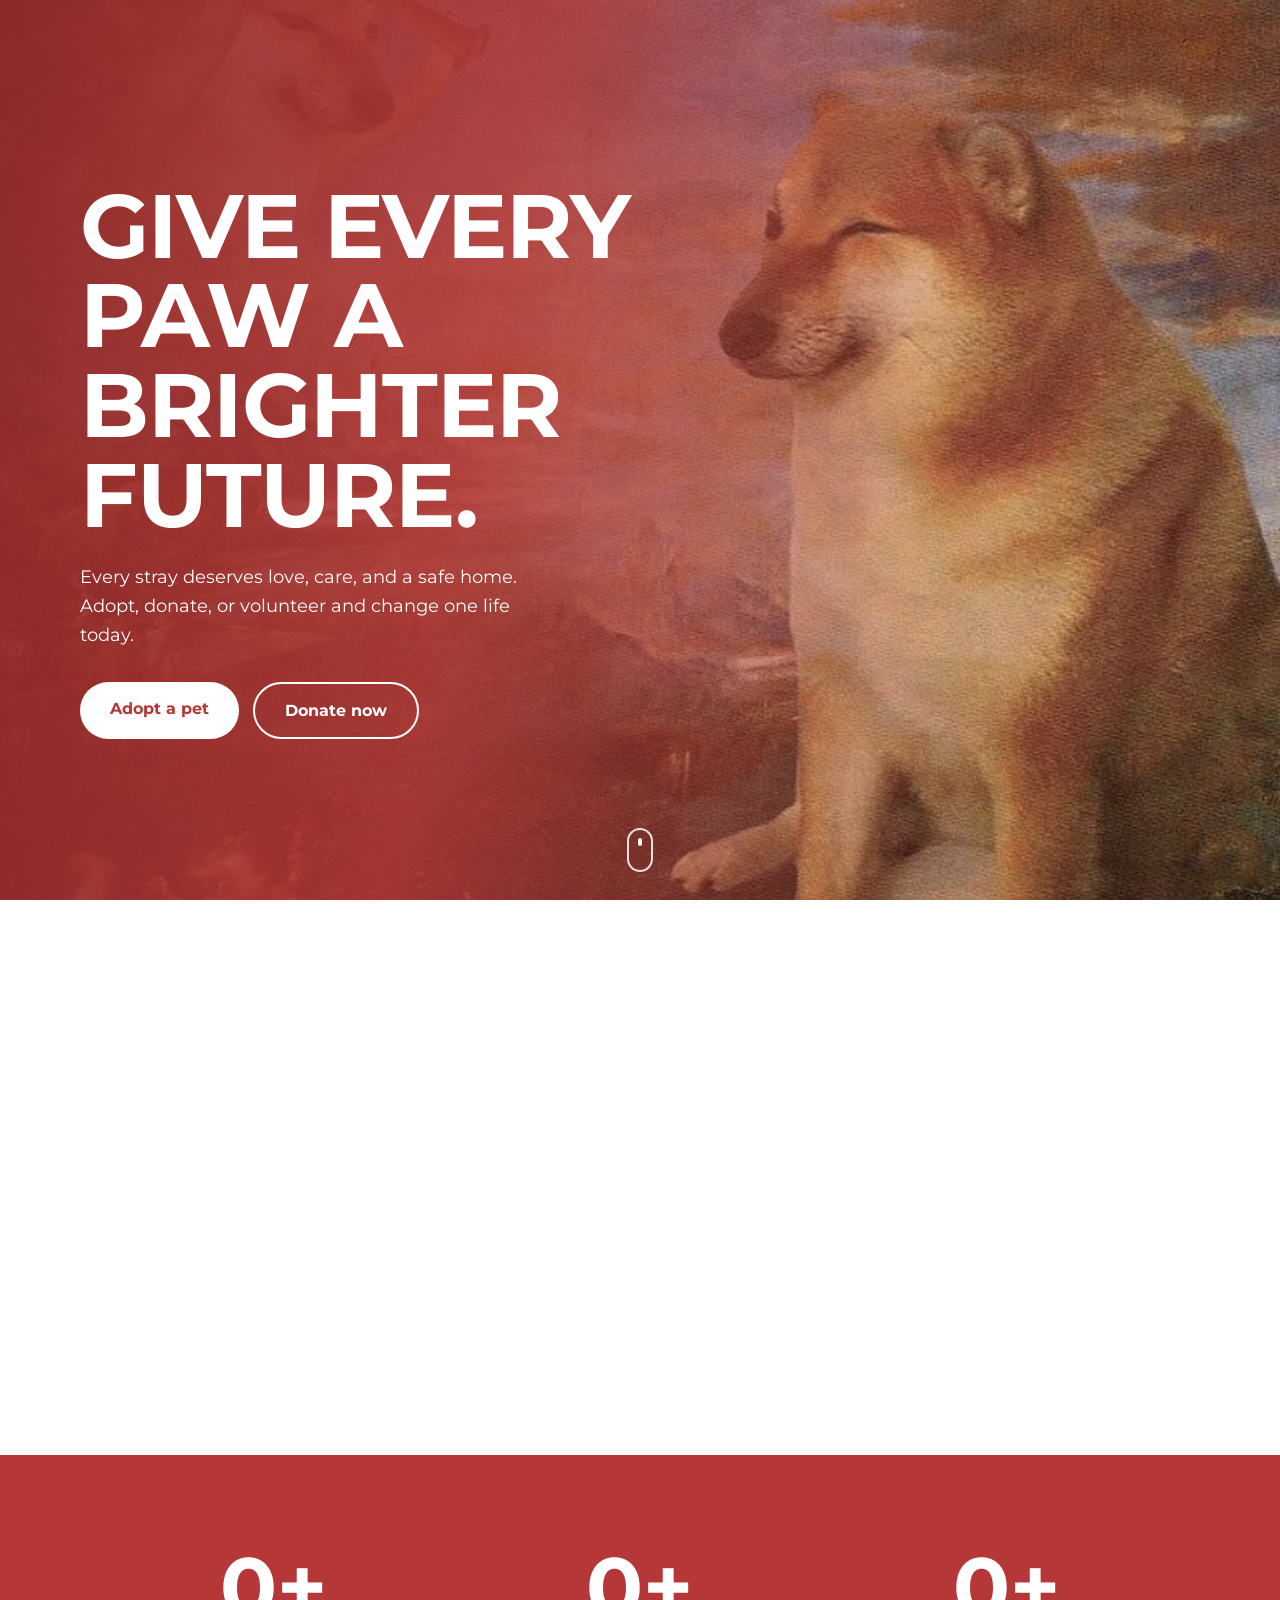
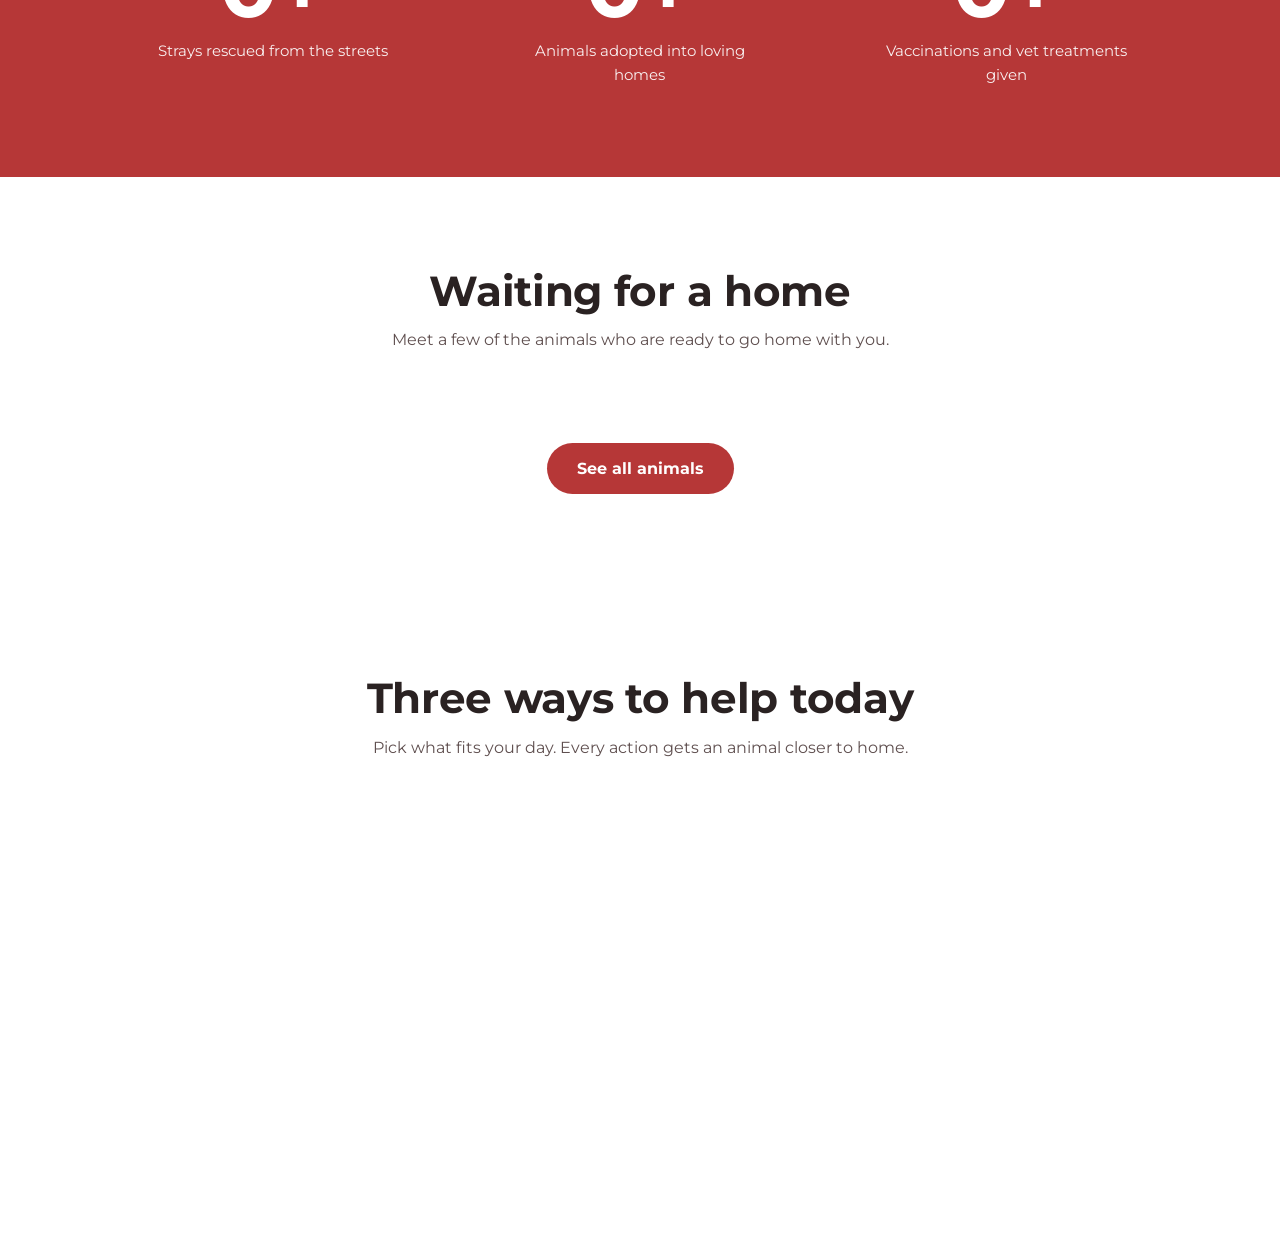
==== commit 9ce271a8: "Initial commit" ====
--- a/index.html
+++ b/index.html
@@ -92,9 +92,5 @@
 <script src="core.js"></script>
 <script src="script.js"></script>
 <script src="cart.js"></script>
-<script>
-    const teaser = document.getElementById("teaserGrid");
-    ANIMALS.slice(0, 3).forEach((a, i) => teaser.appendChild(animalCard(a, i)));
-</script>
 </body>
 </html>
--- a/style.css
+++ b/style.css
@@ -140,7 +140,7 @@
 /* ---------- Layout helpers ---------- */
 .container { max-width: 1100px; margin: 0 auto; padding: 90px 20px; }
 .container h2, .section-title { font-size: clamp(28px, 4vw, 42px); line-height: 1.15; margin: 0 0 12px; text-align: center; }
-.subtitle { text-align: center; max-width: 620px; margin: 0 auto 50px; color: #5a4a4a; }
+.subtitle { text-align: center; max-width: 620px; margin: 0 auto 50px; color: var(--muted); }
 
 /* ---------- Story (replaces old intro) ---------- */
 .story { display: grid; grid-template-columns: 1fr 1fr; align-items: center; gap: 60px; }
@@ -185,7 +185,7 @@
     max-width: 640px;
     margin: 0 auto;
     padding: 44px 36px;
-    background: white;
+    background: var(--surface);
     border-radius: 18px;
     text-align: center;
     box-shadow: 0 20px 60px rgba(0, 0, 0, .3);
@@ -195,7 +195,7 @@
 .amount-btn {
     font: inherit; font-weight: 700; font-size: 18px;
     min-width: 96px; padding: 12px 20px;
-    color: var(--red); background: white;
+    color: var(--red); background: var(--surface);
     border: 2px solid var(--red); border-radius: 10px;
     cursor: pointer;
     transition: background-color .25s, color .25s, transform .25s var(--ease);
@@ -205,7 +205,7 @@
 .amount-input {
     display: flex; align-items: center;
     max-width: 200px; margin: 0 auto 6px; padding: 0 12px;
-    border: 2px solid #ccc; border-radius: 10px;
+    border: 2px solid var(--field); border-radius: 10px;
 }
 .amount-input:focus-within { border-color: var(--red); }
 .amount-input span { font-weight: 700; color: var(--red); }
@@ -222,12 +222,12 @@
 /* ---------- Progress (fixed width bug) ---------- */
 .raised { font-size: 36px; font-weight: 700; color: var(--red); margin: 0; }
 .goal-text { margin: 0 0 16px; }
-.progress { width: 100%; height: 14px; background: #e8dada; border-radius: 20px; overflow: hidden; }
+.progress { width: 100%; height: 14px; background: var(--track); border-radius: 20px; overflow: hidden; }
 .progress-fill { height: 100%; width: 0; background: linear-gradient(90deg, var(--red-dark), var(--red)); border-radius: 20px; transition: width 1.4s var(--ease); }
 
 /* ---------- Existing cards (shop/adopt pages) ---------- */
 .shop-grid, .animal-grid { display: grid; grid-template-columns: repeat(3, 1fr); gap: 28px; }
-.item-card, .animal-card { display: flex; flex-direction: column; border: 1px solid var(--line); border-radius: 12px; overflow: hidden; background: white; transition: transform .3s var(--ease), box-shadow .3s; }
+.item-card, .animal-card { display: flex; flex-direction: column; border: 1px solid var(--line); border-radius: 12px; overflow: hidden; background: var(--surface); transition: transform .3s var(--ease), box-shadow .3s; }
 .item-card:hover, .animal-card:hover { transform: translateY(-5px); box-shadow: 0 12px 26px rgba(0, 0, 0, .12); }
 .item-img { height: 180px; background: var(--blush); }
 .animal-pic { height: 320px; background: var(--blush); overflow: hidden; }
@@ -237,10 +237,10 @@
 .animal-type { margin: 0; padding: 12px 18px; text-align: center; font-size: 14px; font-weight: 700; color: var(--red); background: var(--blush); }
 .animal-type span { color: var(--ink); font-weight: 400; }
 .price { font-weight: 700; color: var(--red); font-size: 20px; }
-.stock { font-size: 13px; color: #777; }
+.stock { font-size: 13px; color: var(--muted); }
 .btn { display: inline-block; text-align: center; text-decoration: none; color: white; background: var(--red); padding: 10px 18px; border: 0; border-radius: 999px; font-weight: 700; margin-top: auto; transition: background-color .3s, transform .3s; }
 .btn:hover { background: var(--red-dark); transform: translateY(-2px); }
-.btn-outline { background: white; color: var(--red); border: 2px solid var(--red); }
+.btn-outline { background: var(--surface); color: var(--red); border: 2px solid var(--red); }
 .btn-outline:hover { background: var(--blush); }
 
 /* ---------- Popup ---------- */
@@ -278,7 +278,7 @@
 .page-banner h1 span { display: block; transform: translateY(110%); animation: rise .9s var(--ease) forwards; }
 .page-banner p { max-width: 520px; margin: 16px auto 0; opacity: 0; animation: fade .8s .4s var(--ease) forwards; }
 
-.progress-marks { display: flex; justify-content: space-between; font-size: 13px; margin-top: 6px; color: #6b5a5a; }
+.progress-marks { display: flex; justify-content: space-between; font-size: 13px; margin-top: 6px; color: var(--muted); }
 .donate-box.card { border: 1px solid var(--line); box-shadow: 0 12px 40px rgba(110, 30, 30, .12); }
 .raised-wrap { margin-bottom: 4px; }
 .thanks { margin: 18px 0 0; padding: 12px 16px; border-radius: 10px; background: var(--blush); color: var(--red-dark); font-weight: 700; opacity: 0; transform: translateY(8px); transition: opacity .5s var(--ease), transform .5s var(--ease); }
@@ -292,7 +292,7 @@
 .contact-form { display: flex; flex-direction: column; gap: 6px; padding: 34px; border: 1px solid var(--line); border-radius: 18px; box-shadow: 0 12px 40px rgba(110, 30, 30, .1); }
 .contact-form label { font-weight: 700; font-size: 14px; margin-top: 10px; }
 .contact-form input, .contact-form select, .contact-form textarea {
-    font: inherit; padding: 12px 14px; border: 2px solid #ddd; border-radius: 10px; background: white;
+    font: inherit; padding: 12px 14px; border: 2px solid var(--field); border-radius: 10px; background: var(--surface);
     transition: border-color .25s, box-shadow .25s;
 }
 .contact-form input:focus, .contact-form select:focus, .contact-form textarea:focus { outline: 0; border-color: var(--red); box-shadow: 0 0 0 4px rgba(182, 55, 55, .12); }
@@ -306,31 +306,31 @@
 .cart-list { display: flex; flex-direction: column; gap: 16px; }
 .cart-item {
     display: grid; grid-template-columns: 90px 1fr auto; gap: 18px; align-items: center;
-    padding: 16px; border: 1px solid var(--line); border-radius: 14px; background: white;
+    padding: 16px; border: 1px solid var(--line); border-radius: 14px; background: var(--surface);
     animation: fade .4s var(--ease) both;
 }
 .cart-item.removing { opacity: 0; transform: translateX(30px); transition: opacity .3s, transform .3s; }
 .cart-item img { width: 90px; height: 90px; object-fit: cover; border-radius: 10px; background: var(--blush); }
 .cart-item h3 { margin: 0 0 4px; font-size: 17px; }
-.cart-item .unit { margin: 0; font-size: 14px; color: #6b5a5a; }
+.cart-item .unit { margin: 0; font-size: 14px; color: var(--muted); }
 .cart-side { display: flex; flex-direction: column; align-items: flex-end; gap: 10px; }
 .line-total { font-weight: 700; color: var(--red); font-size: 18px; }
 .qty { display: inline-flex; align-items: center; border: 2px solid var(--line); border-radius: 999px; overflow: hidden; }
-.qty button { width: 34px; height: 34px; border: 0; background: white; font: inherit; font-size: 18px; font-weight: 700; color: var(--red); cursor: pointer; transition: background-color .2s; }
+.qty button { width: 34px; height: 34px; border: 0; background: var(--surface); font: inherit; font-size: 18px; font-weight: 700; color: var(--red); cursor: pointer; transition: background-color .2s; }
 .qty button:hover { background: var(--blush); }
 .qty span { min-width: 30px; text-align: center; font-weight: 700; }
-.remove-btn { border: 0; background: none; font: inherit; font-size: 13px; color: #8a7878; text-decoration: underline; cursor: pointer; }
+.remove-btn { border: 0; background: none; font: inherit; font-size: 13px; color: var(--muted); text-decoration: underline; cursor: pointer; }
 .remove-btn:hover { color: var(--red); }
 
 .summary { position: sticky; top: 100px; padding: 28px; border: 1px solid var(--line); border-radius: 18px; background: var(--blush); }
 .summary h2 { text-align: left; font-size: 24px; margin-bottom: 16px; }
 .summary-row { display: flex; justify-content: space-between; padding: 8px 0; }
 .summary-row.total { margin-top: 8px; padding-top: 16px; border-top: 2px solid var(--line); font-weight: 700; font-size: 20px; }
-.summary-note { font-size: 13px; color: #6b5a5a; margin: 6px 0 0; }
+.summary-note { font-size: 13px; color: var(--muted); margin: 6px 0 0; }
 .summary .donate-now { width: 100%; margin-top: 20px; padding: 14px; }
 .cart-empty { text-align: center; padding: 60px 20px; }
 .cart-empty h2 { margin-bottom: 8px; }
-.cart-empty p { margin: 0 0 24px; color: #6b5a5a; }
+.cart-empty p { margin: 0 0 24px; color: var(--muted); }
 
 @media (max-width: 900px) {
     .cart-layout { grid-template-columns: 1fr; }
@@ -352,34 +352,34 @@
 
 
 /* ================= Page transitions ================= */
-body > *:not(.site-header):not(.popup-frame):not(script):not(.drawer):not(.drawer-overlay) { animation: pageIn .55s var(--ease); }
+body > *:not(.site-header):not(.popup-frame):not(script):not(.drawer):not(.drawer-overlay):not(dialog):not(.toast-stack) { animation: pageIn .55s var(--ease); }
 @keyframes pageIn { from { opacity: 0; transform: translateY(14px); } }
 body > * { transition: opacity .25s ease, transform .25s ease; }
-body.leaving > *:not(.site-header):not(.popup-frame):not(.drawer):not(.drawer-overlay) { opacity: 0; transform: translateY(-8px); }
+body.leaving > *:not(.site-header):not(.popup-frame):not(.drawer):not(.drawer-overlay):not(dialog):not(.toast-stack) { opacity: 0; transform: translateY(-8px); }
 .item-card, .animal-card { animation: cardIn .5s var(--ease) backwards; animation-delay: calc(var(--i, 0) * 60ms); }
 @keyframes cardIn { from { opacity: 0; transform: translateY(16px); } }
 
 /* ================= Shared bits for About / Adopt / Shop ================= */
 .ph { background: var(--blush) url("data:image/svg+xml,%3Csvg xmlns='http://www.w3.org/2000/svg' viewBox='0 0 64 64'%3E%3Cg fill='%23e3c9c9'%3E%3Cellipse cx='32' cy='42' rx='13' ry='11'/%3E%3Ccircle cx='15' cy='28' r='6'/%3E%3Ccircle cx='27' cy='17' r='6'/%3E%3Ccircle cx='41' cy='17' r='6'/%3E%3Ccircle cx='53' cy='28' r='6'/%3E%3C/g%3E%3C/svg%3E") center / 64px no-repeat; }
 .chips { display: flex; justify-content: center; flex-wrap: wrap; gap: 10px; margin: 0 0 36px; }
-.chip { font: inherit; font-weight: 700; font-size: 14px; padding: 9px 20px; color: var(--red); background: white; border: 2px solid var(--red); border-radius: 999px; cursor: pointer; transition: background-color .25s, color .25s, transform .25s var(--ease); }
+.chip { font: inherit; font-weight: 700; font-size: 14px; padding: 9px 20px; color: var(--red); background: var(--surface); border: 2px solid var(--red); border-radius: 999px; cursor: pointer; transition: background-color .25s, color .25s, transform .25s var(--ease); }
 .chip:hover { transform: translateY(-2px); }
 .chip[aria-pressed="true"] { background: var(--red); color: white; }
-.grid-empty { grid-column: 1 / -1; text-align: center; color: #6b5a5a; }
-.item-body .desc { margin: 0; font-size: 14px; color: #555; }
+.grid-empty { grid-column: 1 / -1; text-align: center; color: var(--muted); }
+.item-body .desc { margin: 0; font-size: 14px; color: var(--muted); }
 .item-body h3 { margin: 0; font-size: 18px; }
 .item-card .btn { margin-top: 10px; border: 0; font: inherit; font-weight: 700; cursor: pointer; }
 
 .pillars { display: grid; grid-template-columns: repeat(3, 1fr); gap: 30px; }
 .pillar { padding-top: 18px; border-top: 4px solid var(--red); }
 .pillar h3 { margin: 0 0 8px; font-size: 20px; }
-.pillar p { margin: 0; color: #4a3c3c; }
+.pillar p { margin: 0; color: var(--muted); }
 
 .steps { display: grid; grid-template-columns: repeat(3, 1fr); gap: 30px; counter-reset: step; }
 .step { position: relative; padding-left: 58px; }
 .step::before { counter-increment: step; content: counter(step); position: absolute; left: 0; top: 0; width: 42px; height: 42px; display: grid; place-items: center; border-radius: 50%; background: var(--red); color: white; font-weight: 700; font-size: 18px; }
 .step h3 { margin: 0 0 6px; font-size: 18px; }
-.step p { margin: 0; font-size: 14px; color: #4a3c3c; }
+.step p { margin: 0; font-size: 14px; color: var(--muted); }
 
 .cta-band { background: var(--blush); text-align: center; }
 .cta-band .container { padding: 70px 20px; }
@@ -431,33 +431,195 @@
 /* ================= Cart drawer (opens after "Add to cart" and at checkout) ================= */
 .drawer-overlay { position: fixed; inset: 0; z-index: 900; background: rgba(40, 10, 10, .5); backdrop-filter: blur(3px); opacity: 0; visibility: hidden; transition: opacity .4s ease, visibility 0s .4s; }
 .drawer-overlay.open { opacity: 1; visibility: visible; transition-delay: 0s; }
-.drawer { position: fixed; top: 0; right: 0; bottom: 0; z-index: 901; width: min(440px, 100%); display: flex; flex-direction: column; background: white; box-shadow: -20px 0 60px rgba(0, 0, 0, .25); transform: translateX(100%); visibility: hidden; transition: transform .5s var(--ease), visibility 0s .5s; }
+.drawer { position: fixed; top: 0; right: 0; bottom: 0; z-index: 901; width: min(440px, 100%); display: flex; flex-direction: column; background: var(--surface); box-shadow: -20px 0 60px rgba(0, 0, 0, .25); transform: translateX(100%); visibility: hidden; transition: transform .5s var(--ease), visibility 0s .5s; }
 .drawer.open { transform: none; visibility: visible; transition-delay: 0s; }
 .drawer-head { display: flex; align-items: center; justify-content: space-between; padding: 22px 24px; border-bottom: 1px solid var(--line); }
 .drawer-head h2 { margin: 0; font-size: 20px; text-align: left; }
 .drawer.added .drawer-head h2::before { content: "\2713"; display: inline-grid; place-items: center; width: 26px; height: 26px; margin-right: 10px; border-radius: 50%; background: var(--red); color: white; font-size: 14px; vertical-align: 2px; }
-.drawer-close { width: 38px; height: 38px; border: 0; border-radius: 50%; background: none; font-size: 26px; line-height: 1; color: #777; cursor: pointer; transition: background-color .25s, color .25s, transform .3s var(--ease); }
+.drawer-close { width: 38px; height: 38px; border: 0; border-radius: 50%; background: none; font-size: 26px; line-height: 1; color: var(--muted); cursor: pointer; transition: background-color .25s, color .25s, transform .3s var(--ease); }
 .drawer-close:hover { background: var(--blush); color: var(--red); transform: rotate(90deg); }
 .drawer-body { flex: 1; overflow-y: auto; padding: 6px 24px; animation: fade .01s; }
 .d-item { display: grid; grid-template-columns: 56px 1fr auto; gap: 14px; align-items: center; padding: 14px 0; border-bottom: 1px solid var(--line); }
 .d-item img { width: 56px; height: 56px; object-fit: cover; border-radius: 10px; background: var(--blush); }
 .d-item h3 { margin: 0; font-size: 15px; }
-.d-item p { margin: 2px 0 0; font-size: 13px; color: #6b5a5a; }
+.d-item p { margin: 2px 0 0; font-size: 13px; color: var(--muted); }
 .d-item .d-total { font-weight: 700; color: var(--red); }
 .drawer-foot { padding: 20px 24px 24px; border-top: 1px solid var(--line); background: var(--blush); }
 .drawer-foot .row { display: flex; justify-content: space-between; padding: 4px 0; }
 .drawer-foot .row.total { margin-top: 8px; padding-top: 12px; border-top: 2px solid var(--line); font-weight: 700; font-size: 19px; }
-.drawer-foot .summary-note { margin: 4px 0 0; font-size: 13px; color: #6b5a5a; }
+.drawer-foot .summary-note { margin: 4px 0 0; font-size: 13px; color: var(--muted); }
 .drawer-actions { display: flex; gap: 10px; margin-top: 18px; }
 .drawer-actions .btn { flex: 1; margin: 0; padding: 13px 10px; }
 .drawer-link { display: block; margin-top: 14px; text-align: center; color: var(--red); font-weight: 700; font-size: 14px; }
-.drawer-empty { padding: 40px 0; text-align: center; color: #6b5a5a; }
+.drawer-empty { padding: 40px 0; text-align: center; color: var(--muted); }
 
 /* ================= Cart page: bar replaces the always-on summary ================= */
 .cart-wrap { max-width: 820px; margin: 0 auto; }
-.cart-bar { position: sticky; bottom: 18px; display: flex; align-items: center; justify-content: space-between; gap: 16px; margin-top: 24px; padding: 16px 22px; background: white; border: 1px solid var(--line); border-radius: 18px; box-shadow: 0 14px 44px rgba(110, 30, 30, .16); }
-.cart-bar span { display: block; font-size: 13px; color: #6b5a5a; }
+.cart-bar { position: sticky; bottom: 18px; display: flex; align-items: center; justify-content: space-between; gap: 16px; margin-top: 24px; padding: 16px 22px; background: var(--surface); border: 1px solid var(--line); border-radius: 18px; box-shadow: 0 14px 44px rgba(110, 30, 30, .16); }
+.cart-bar span { display: block; font-size: 13px; color: var(--muted); }
 .cart-bar strong { font-size: 22px; color: var(--red); }
 .cart-bar .donate-now { margin: 0; padding: 13px 38px; }
 
-@media (max-width: 1360px) { .greeting { display: none; } }+@media (max-width: 1360px) { .greeting { display: none; } }
+
+
+/* ================= Theme (light / dark) ================= */
+:root { --bg: #fff; --surface: #fff; --muted: #5f4f4f; --field: #d9cfcf; --track: #e8dada; --bad: #c62828; --good: #2e7d32; --gem: #c8921a; --red-text: rgb(140, 40, 40); color-scheme: light; }
+[data-theme="dark"] {
+    --bg: #150f0e; --surface: #211716; --ink: #f4eceb; --muted: #bba9a7; --line: #3b2b2a; --blush: #2a1c1b;
+    --field: #5a4746; --track: #3b2b2a; --bad: #ff8a80; --good: #6fcf97; --gem: #e8b64a;
+    --red: rgb(200, 68, 68); --red-dark: rgb(122, 34, 34); --red-text: #ff9d9d; color-scheme: dark;
+}
+html.theme-anim *, html.theme-anim *::before, html.theme-anim *::after { transition: background-color .4s ease, color .4s ease, border-color .4s ease !important; }
+body { background: var(--bg); color: var(--ink); }
+.theme-toggle { position: relative; width: 42px; height: 42px; padding: 0; display: grid; place-items: center; }
+.theme-toggle svg { width: 19px; height: 19px; }
+.theme-toggle .sun, [data-theme="dark"] .theme-toggle .moon { display: none; }
+[data-theme="dark"] .theme-toggle .sun { display: block; }
+.mobile-only .linklike { background: none; border: 0; padding: 0; font: inherit; font-weight: 700; font-size: 14px; color: white; cursor: pointer; }
+.thanks, .gate strong { color: var(--red-text); }
+
+/* ================= Wave under internal page banners ================= */
+.page-banner { padding-bottom: 112px; }
+.page-banner::before, .page-banner::after { content: ""; position: absolute; left: 0; right: 0; bottom: -1px; background: var(--bg); pointer-events: none; }
+.page-banner::before { height: 90px; opacity: .3; -webkit-mask: url("data:image/svg+xml,%3Csvg xmlns='http://www.w3.org/2000/svg' viewBox='0 0 1440 90' preserveAspectRatio='none'%3E%3Cpath d='M0 50 C200 80 420 80 640 48 C860 16 1080 12 1260 38 C1350 50 1410 54 1440 48 V90 H0 Z'/%3E%3C/svg%3E") bottom / 100% 100% no-repeat; mask: url("data:image/svg+xml,%3Csvg xmlns='http://www.w3.org/2000/svg' viewBox='0 0 1440 90' preserveAspectRatio='none'%3E%3Cpath d='M0 50 C200 80 420 80 640 48 C860 16 1080 12 1260 38 C1350 50 1410 54 1440 48 V90 H0 Z'/%3E%3C/svg%3E") bottom / 100% 100% no-repeat; }
+.page-banner::after { height: 70px; -webkit-mask: url("data:image/svg+xml,%3Csvg xmlns='http://www.w3.org/2000/svg' viewBox='0 0 1440 70' preserveAspectRatio='none'%3E%3Cpath d='M0 38 C180 8 360 8 540 34 C720 60 900 66 1080 40 C1230 18 1350 14 1440 30 V70 H0 Z'/%3E%3C/svg%3E") bottom / 100% 100% no-repeat; mask: url("data:image/svg+xml,%3Csvg xmlns='http://www.w3.org/2000/svg' viewBox='0 0 1440 70' preserveAspectRatio='none'%3E%3Cpath d='M0 38 C180 8 360 8 540 34 C720 60 900 66 1080 40 C1230 18 1350 14 1440 30 V70 H0 Z'/%3E%3C/svg%3E") bottom / 100% 100% no-repeat; }
+
+/* ================= Forms (required marks, states, password eye) ================= */
+.req { color: var(--bad); margin-left: 3px; font-weight: 700; }
+.req-note { margin: 0 0 14px; font-size: 12px; color: var(--muted); text-align: left; }
+.field { margin-bottom: 16px; text-align: left; }
+.field label { display: block; margin-bottom: 6px; font-weight: 700; font-size: 13px; }
+.field input, .field select, .field textarea {
+    width: 100%; font: inherit; font-size: 15px; padding: 12px 14px; color: var(--ink);
+    background: var(--surface); border: 2px solid var(--field); border-radius: 10px;
+    transition: border-color .25s, box-shadow .25s;
+}
+.field textarea { min-height: 140px; resize: vertical; }
+.field input:focus, .field select:focus, .field textarea:focus { outline: 0; border-color: var(--red); box-shadow: 0 0 0 4px rgba(182, 55, 55, .16); }
+.field.is-invalid input, .field.is-invalid textarea { border-color: var(--bad); }
+.field.is-valid input, .field.is-valid textarea { border-color: var(--good); }
+.field-msg { display: block; margin-top: 5px; font-size: 12px; font-weight: 700; }
+.field-msg:empty { display: none; }
+.is-invalid .field-msg { color: var(--bad); }
+.is-valid .field-msg { color: var(--good); }
+.is-valid .field-msg::before { content: "\2713  "; }
+.pw-wrap { position: relative; }
+.pw-wrap input { padding-right: 48px; }
+.pw-toggle { position: absolute; right: 6px; top: 50%; width: 36px; height: 36px; display: grid; place-items: center; transform: translateY(-50%); border: 0; border-radius: 50%; background: none; color: var(--muted); cursor: pointer; transition: color .2s, background-color .2s; }
+.pw-toggle:hover { color: var(--red); background: var(--blush); }
+.pw-toggle svg { width: 20px; height: 20px; }
+.pw-toggle .off, .pw-toggle[aria-pressed="true"] .on { display: none; }
+.pw-toggle[aria-pressed="true"] .off { display: block; }
+.contact-form .field { margin: 0; }
+.contact-form { gap: 14px; }
+.form-error { margin: 0 0 14px; padding: 9px 12px; background: rgba(198, 40, 40, .12); color: var(--bad); border-radius: 8px; font-size: 13px; font-weight: 700; text-align: left; }
+.form-error[hidden], .notice[hidden] { display: none; }
+
+/* ================= Sign-in / sign-up <dialog> ================= */
+dialog.auth { width: min(420px, calc(100% - 32px)); padding: 0; border: 0; background: transparent; color: var(--ink); overflow: visible; }
+dialog.auth[open] { animation: dlgIn .45s var(--ease); }
+dialog.auth::backdrop { background: rgba(40, 10, 10, .65); backdrop-filter: blur(4px); animation: fade .35s ease forwards; opacity: 0; }
+@keyframes dlgIn { from { opacity: 0; transform: translateY(24px) scale(.96); } }
+.dlg-inner { position: relative; max-height: 92vh; overflow-y: auto; padding: 40px 36px 30px; background: var(--surface); border-top: 6px solid var(--red); border-radius: 18px; box-shadow: 0 24px 60px rgba(0, 0, 0, .35); }
+.dlg-close { position: absolute; top: 12px; right: 14px; width: 36px; height: 36px; border: 0; border-radius: 50%; background: none; font-size: 26px; line-height: 1; color: var(--muted); cursor: pointer; transition: background-color .25s, color .25s, transform .3s var(--ease); }
+.dlg-close:hover { background: var(--blush); color: var(--red); transform: rotate(90deg); }
+.dlg-inner h2 { margin: 0 0 6px; font-size: 24px; text-align: center; }
+.dlg-inner .sub { margin: 0 0 22px; text-align: center; color: var(--muted); font-size: 14px; }
+.dlg-inner section { animation: cardIn .4s var(--ease) backwards; }
+.dlg-inner .switch { margin: 18px 0 0; text-align: center; font-size: 14px; }
+.dlg-inner a { color: var(--red-text); font-weight: 700; }
+.dlg-inner button[type="submit"] { width: 100%; padding: 13px; font: inherit; font-weight: 700; font-size: 15px; color: white; background: var(--red); border: 0; border-radius: 999px; cursor: pointer; transition: background-color .3s, transform .3s var(--ease); }
+.dlg-inner button[type="submit"]:hover { background: var(--red-dark); transform: translateY(-2px); }
+.notice { margin: 0 0 18px; padding: 10px 14px; background: var(--blush); border-left: 4px solid var(--red); border-radius: 8px; font-weight: 700; font-size: 13px; color: var(--red-text); }
+
+/* ================= Toast ================= */
+.toast-stack { position: fixed; right: 20px; bottom: 20px; z-index: 1200; display: flex; flex-direction: column; gap: 10px; pointer-events: none; }
+.toast { pointer-events: auto; display: flex; align-items: center; gap: 12px; min-width: 240px; max-width: 380px; padding: 13px 16px; background: var(--ink); color: var(--bg); border-radius: 14px; box-shadow: 0 14px 40px rgba(0, 0, 0, .3); transform: translateX(120%); opacity: 0; transition: transform .5s var(--ease), opacity .4s ease; }
+.toast.show { transform: none; opacity: 1; }
+.toast .t-icon { flex: none; width: 24px; height: 24px; display: grid; place-items: center; border-radius: 50%; background: var(--red); color: white; font-size: 13px; font-weight: 700; }
+.toast.success .t-icon { background: #2e9e5b; }
+.toast .t-msg { flex: 1; font-size: 14px; font-weight: 700; }
+.toast .t-action { flex: none; border: 0; background: none; font: inherit; font-size: 13px; font-weight: 700; color: #ff9d9d; text-decoration: underline; cursor: pointer; }
+[data-theme="dark"] .toast .t-action { color: var(--red); }
+@media (max-width: 600px) { .toast-stack { left: 16px; right: 16px; bottom: 16px; } .toast { max-width: none; } }
+
+/* ================= Footer ================= */
+.site-footer { background: var(--red-dark); color: #f6e6e6; }
+.footer-grid { max-width: 1100px; margin: 0 auto; padding: 64px 20px 40px; display: grid; grid-template-columns: 1.5fr 1fr 1.3fr 1fr; gap: 40px; }
+.site-footer h3 { margin: 0 0 16px; font-size: 15px; letter-spacing: .5px; text-transform: uppercase; color: white; }
+.site-footer p { margin: 0 0 10px; font-size: 14px; line-height: 1.7; }
+.site-footer ul { margin: 0; padding: 0; list-style: none; }
+.site-footer li { margin-bottom: 9px; font-size: 14px; }
+.site-footer a { color: inherit; text-decoration: none; opacity: .88; transition: opacity .25s, padding-left .3s var(--ease); }
+.site-footer li a:hover { opacity: 1; padding-left: 5px; }
+.footer-brand { font-size: 24px; font-weight: 700; color: white; margin-bottom: 10px; }
+.social { display: flex; gap: 12px; }
+.social a { width: 42px; height: 42px; display: grid; place-items: center; border: 2px solid rgba(255, 255, 255, .45); border-radius: 50%; opacity: 1; transition: background-color .3s, color .3s, transform .3s var(--ease); }
+.social a:hover { background: white; color: var(--red-dark); transform: translateY(-3px); }
+.social svg { width: 18px; height: 18px; }
+.footer-bottom { padding: 18px 20px; text-align: center; font-size: 13px; border-top: 1px solid rgba(255, 255, 255, .18); opacity: .85; }
+@media (max-width: 900px) { .footer-grid { grid-template-columns: 1fr 1fr; } }
+@media (max-width: 560px) { .footer-grid { grid-template-columns: 1fr; padding-top: 48px; } }
+
+/* ================= Payment methods ================= */
+.pay { margin: 22px 0 6px; padding: 0; border: 0; text-align: left; }
+.pay legend { padding: 0; margin-bottom: 10px; font-weight: 700; font-size: 14px; }
+.pay-methods { display: grid; grid-template-columns: repeat(auto-fit, minmax(120px, 1fr)); gap: 10px; }
+.pay-opt { position: relative; cursor: pointer; }
+.pay-opt input { position: absolute; opacity: 0; inset: 0; cursor: pointer; }
+.pay-opt span { display: flex; align-items: center; justify-content: center; gap: 8px; height: 100%; padding: 11px 10px; font-weight: 700; font-size: 14px; border: 2px solid var(--field); border-radius: 12px; background: var(--surface); transition: border-color .25s, background-color .25s, transform .25s var(--ease); }
+.pay-opt i { width: 10px; height: 10px; border-radius: 50%; }
+.pay-opt:hover span { transform: translateY(-2px); }
+.pay-opt input:checked + span { border-color: var(--red); background: var(--blush); }
+.pay-opt input:focus-visible + span { outline: 3px solid #f2b8b8; outline-offset: 2px; }
+.pay-panel { margin-top: 14px; padding: 16px; border-radius: 12px; background: var(--blush); font-size: 14px; animation: cardIn .35s var(--ease) backwards; }
+.pay-panel[hidden] { display: none; }
+.pay-panel p { margin: 0; }
+.pay-panel .field { margin-bottom: 12px; }
+.pay-row { display: grid; grid-template-columns: 1fr 1fr; gap: 12px; }
+.pay-panel .field:last-child { margin-bottom: 0; }
+
+/* ================= Adopt: badges, filters, Hidden Gem ================= */
+.animal-pic { position: relative; }
+.animal-info { padding: 18px; gap: 8px; }
+.badges { display: flex; flex-wrap: wrap; gap: 6px; list-style: none; margin: 0; padding: 0; }
+.badge { display: inline-flex; align-items: center; padding: 4px 12px; border-radius: 999px; font-size: 12px; font-weight: 700; background: var(--blush); color: var(--ink); border: 1px solid var(--line); }
+.badge-type { background: var(--red); border-color: var(--red); color: white; }
+.badge-group { background: transparent; border-color: var(--red); color: var(--red-text); }
+.gem-badge { position: absolute; top: 12px; left: 12px; z-index: 2; padding: 6px 13px; border-radius: 999px; background: linear-gradient(135deg, #f6c453, #c8921a); color: #3a2600; font-size: 12px; font-weight: 700; box-shadow: 0 4px 14px rgba(0, 0, 0, .25); }
+.animal-card.is-gem { border-color: var(--gem); box-shadow: 0 0 0 2px var(--gem), 0 14px 34px rgba(200, 146, 26, .22); }
+.animal-card.is-gem:hover { box-shadow: 0 0 0 2px var(--gem), 0 18px 40px rgba(200, 146, 26, .32); }
+.wait { margin: 0; font-size: 13px; color: var(--muted); }
+.is-gem .wait { color: var(--gem); font-weight: 700; }
+.animal-info .btn { align-self: stretch; margin-top: 6px; }
+.filters { display: grid; gap: 14px; max-width: 900px; margin: 0 auto 14px; }
+.filter-group { display: flex; align-items: center; justify-content: center; flex-wrap: wrap; gap: 10px 14px; }
+.filter-label { min-width: 74px; text-align: right; font-weight: 700; font-size: 13px; color: var(--muted); }
+.filters .chips { margin: 0; gap: 8px; }
+.chip-gem { border-color: var(--gem); color: var(--gem); }
+.chip-gem[aria-pressed="true"] { background: var(--gem); border-color: var(--gem); color: #3a2600; }
+.filter-actions { display: flex; align-items: center; justify-content: center; gap: 18px; flex-wrap: wrap; }
+.link-btn { border: 0; background: none; font: inherit; font-weight: 700; color: var(--red-text); text-decoration: underline; cursor: pointer; }
+.result-count { margin: 6px 0 28px; text-align: center; font-size: 14px; color: var(--muted); }
+@media (max-width: 600px) { .filter-label { min-width: 100%; text-align: left; } .filter-group { justify-content: flex-start; } }
+
+/* ================= Cart: live shipping meter, bar, empty state ================= */
+.ship-meter { margin-top: 24px; }
+.ship-meter p { margin: 0 0 8px; font-size: 14px; font-weight: 700; }
+.ship-meter.unlocked p { color: var(--good); }
+.drawer-foot .ship-meter { margin: 0 0 12px; }
+.bar-lines { display: flex; flex-wrap: wrap; gap: 6px 26px; }
+.bar-lines span { display: block; font-size: 12px; color: var(--muted); }
+.bar-lines b { font-size: 16px; }
+.cart-bar .bar-total strong { font-size: 24px; color: var(--red-text); }
+.pet-art { width: min(260px, 72%); margin: 0 auto 8px; display: block; overflow: visible; }
+.pet-art .dog { animation: bob 2.6s ease-in-out infinite; transform-origin: 100px 120px; }
+.pet-art .ear-l { transform-origin: 70px 52px; animation: wiggle 3.2s ease-in-out infinite; }
+.pet-art .ear-r { transform-origin: 130px 52px; animation: wiggle 3.2s .4s ease-in-out infinite reverse; }
+.pet-art .paw { animation: float 3s ease-in-out infinite; }
+@keyframes bob { 50% { transform: translateY(-7px); } }
+@keyframes wiggle { 50% { transform: rotate(8deg); } }
+@keyframes float { 50% { transform: translateY(-5px); opacity: .5; } }
+.cart-empty .cta-actions { display: flex; justify-content: center; flex-wrap: wrap; gap: 14px; }
+@media (prefers-reduced-motion: reduce) { .pet-art *, .toast, dialog.auth, .dlg-inner section { animation: none !important; } }
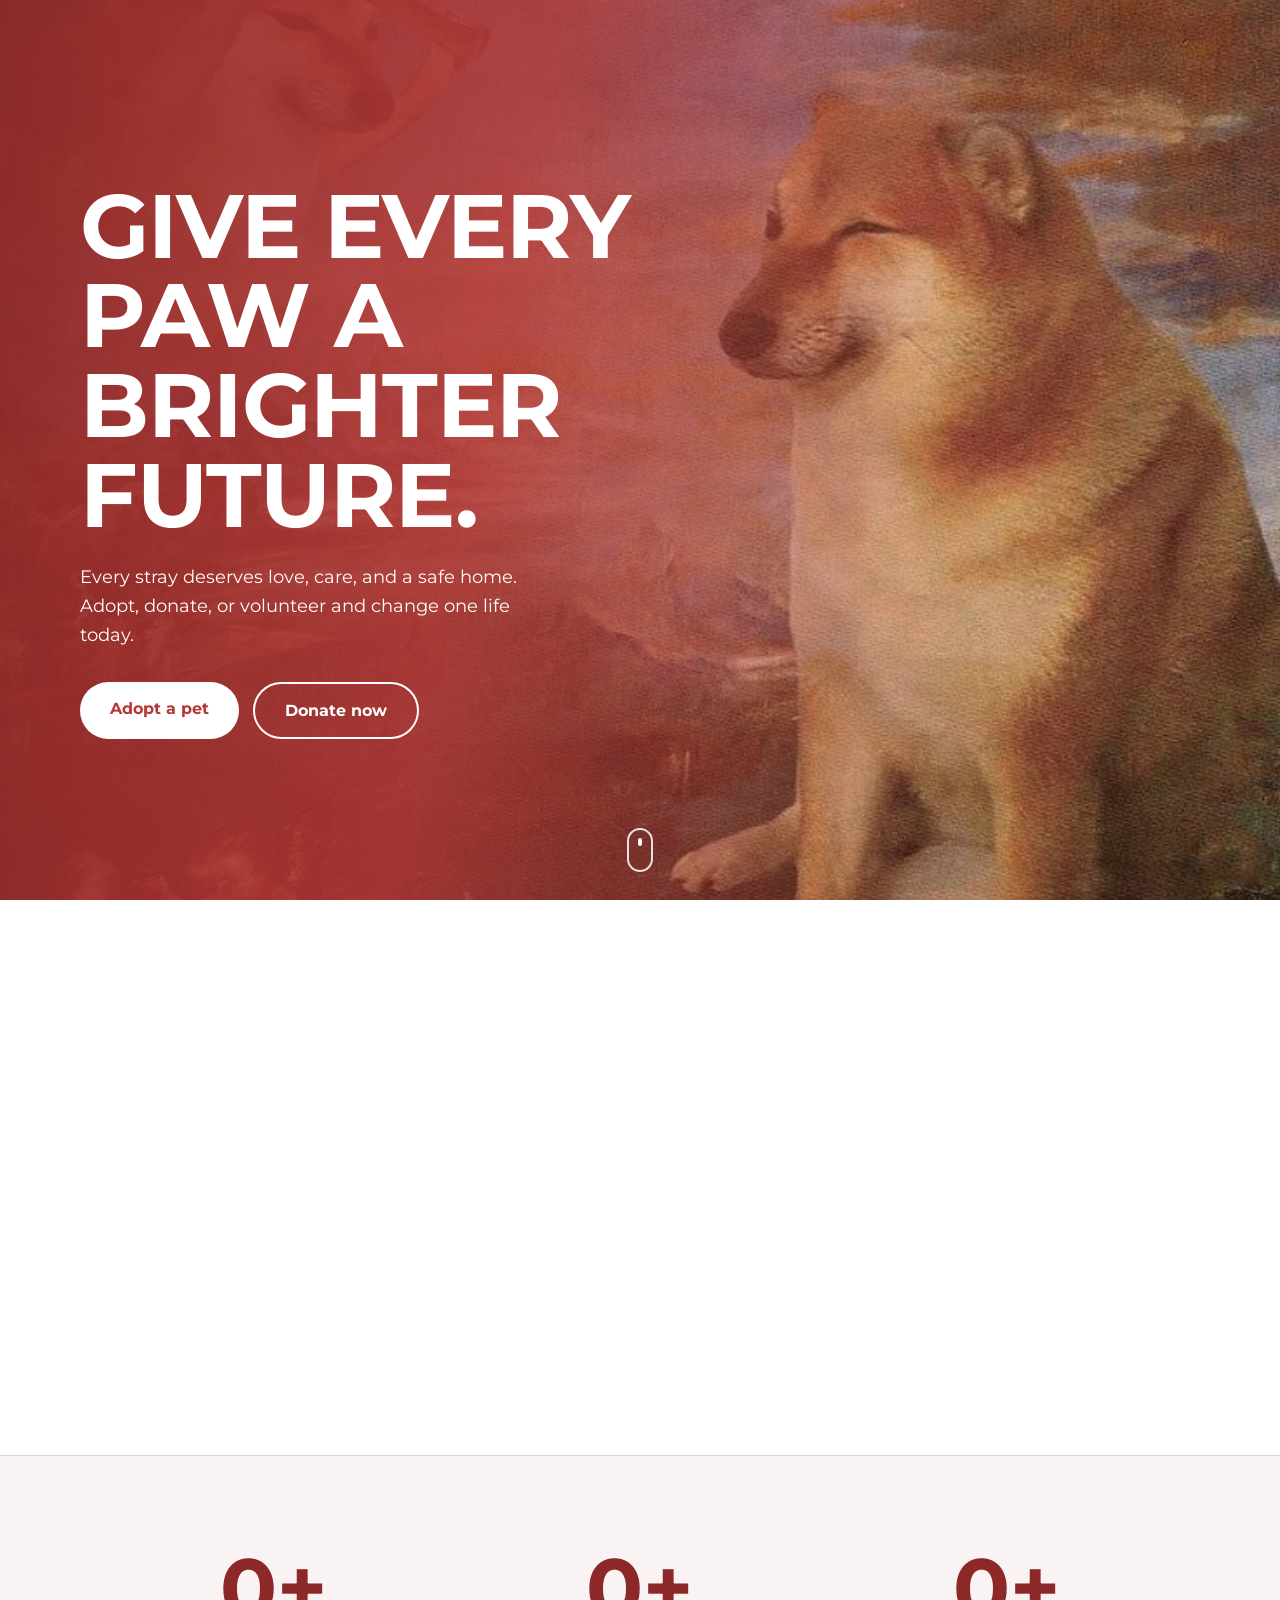
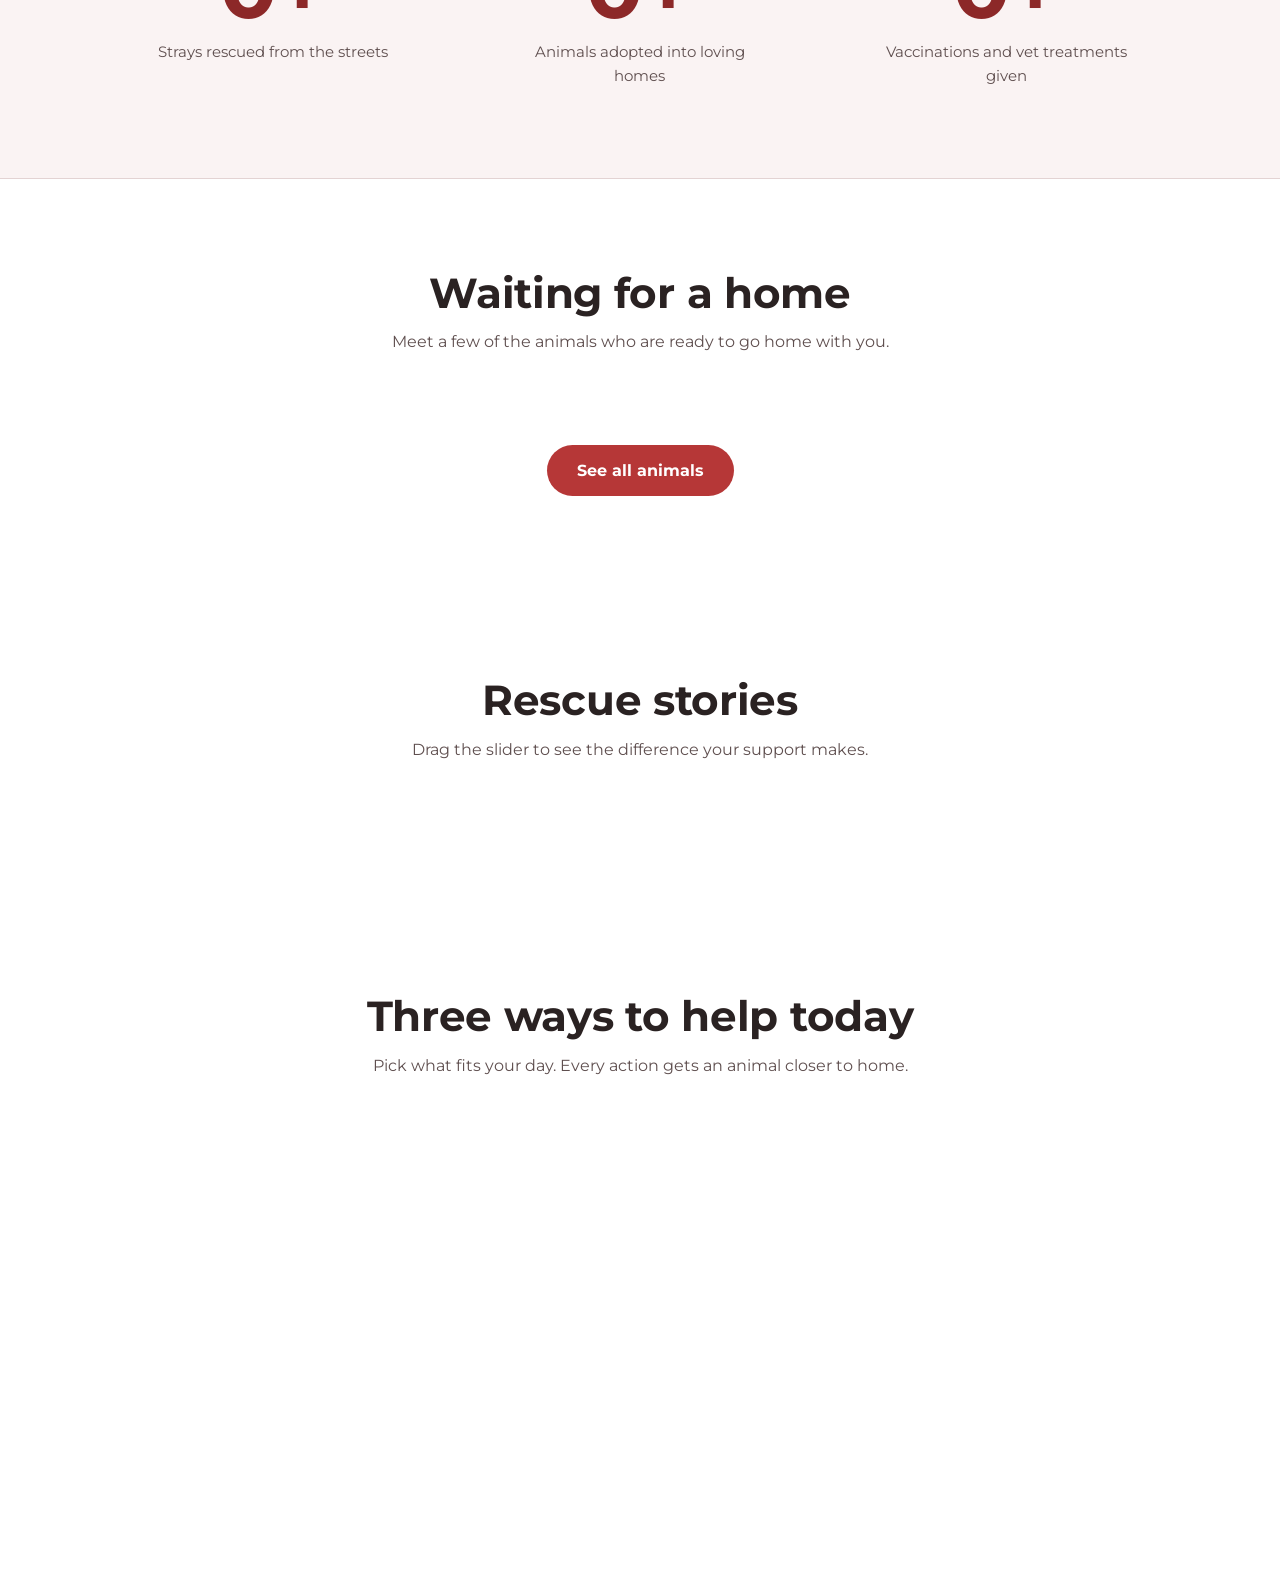
==== commit c99daf55: "Initial commit" ====
--- a/index.html
+++ b/index.html
@@ -67,6 +67,12 @@
     </section>
 
     <section class="container">
+        <h2>Rescue stories</h2>
+        <p class="subtitle">Drag the slider to see the difference your support makes.</p>
+        <div class="stories-grid" id="storiesGrid"></div>
+    </section>
+
+    <section class="container">
         <h2>Three ways to help today</h2>
         <p class="subtitle">Pick what fits your day. Every action gets an animal closer to home.</p>
         <div class="help-grid">
--- a/style.css
+++ b/style.css
@@ -23,7 +23,13 @@
 
 /* ---------- Header: logo glides from the right to the center on scroll ---------- */
 .site-header { position: fixed; inset: 0 0 auto 0; z-index: 100; color: white; transition: background-color .5s var(--ease), box-shadow .5s var(--ease); }
-.site-header.scrolled { background: var(--red); box-shadow: 0 6px 24px rgba(0, 0, 0, .18); }
+.site-header.scrolled {
+    background: rgba(110, 30, 30, 0.72);
+    -webkit-backdrop-filter: blur(12px);
+    backdrop-filter: blur(12px);
+    border-bottom: 1px solid rgba(255, 255, 255, 0.18);
+    box-shadow: 0 6px 24px rgba(0, 0, 0, .18);
+}
 .scroll-progress { position: absolute; left: 0; bottom: 0; width: 100%; height: 3px; background: white; transform: scaleX(0); transform-origin: left; opacity: .9; }
 
 .header-container { position: relative; display: flex; align-items: center; justify-content: space-between; gap: 20px; padding: 14px 40px; transition: padding .5s var(--ease); }
@@ -179,17 +185,23 @@
 
 /* ---------- Donate widget ---------- */
 .donate-section { position: relative; background: url("images/hero-dogs.jpg") center / cover fixed; }
-.donate-section::before { content: ""; position: absolute; inset: 0; background: rgba(110, 30, 30, .82); }
+.donate-section::before { content: ""; position: absolute; inset: 0; background: rgba(110, 30, 30, 0.55); }
 .donate-box {
     position: relative;
     max-width: 640px;
     margin: 0 auto;
     padding: 44px 36px;
-    background: var(--surface);
+    color: var(--ink);
+    background: rgba(255, 255, 255, 0.85);
+    -webkit-backdrop-filter: blur(16px);
+    backdrop-filter: blur(16px);
+    border: 1px solid rgba(255, 255, 255, 0.6);
     border-radius: 18px;
     text-align: center;
-    box-shadow: 0 20px 60px rgba(0, 0, 0, .3);
-}
+    box-shadow: 0 8px 32px rgba(0, 0, 0, 0.18);
+}
+/* Dark mode: dark glass, so text stays readable */
+[data-theme="dark"] .donate-section .donate-box { background: rgba(33, 23, 22, 0.78); border-color: rgba(255, 255, 255, 0.14); }
 .donate-box h2 { margin-bottom: 8px; }
 .donate-amounts { display: flex; justify-content: center; flex-wrap: wrap; gap: 12px; margin: 26px 0 18px; }
 .amount-btn {
@@ -279,7 +291,7 @@
 .page-banner p { max-width: 520px; margin: 16px auto 0; opacity: 0; animation: fade .8s .4s var(--ease) forwards; }
 
 .progress-marks { display: flex; justify-content: space-between; font-size: 13px; margin-top: 6px; color: var(--muted); }
-.donate-box.card { border: 1px solid var(--line); box-shadow: 0 12px 40px rgba(110, 30, 30, .12); }
+.donate-box.card { background: var(--surface); -webkit-backdrop-filter: none; backdrop-filter: none; border: 1px solid var(--line); box-shadow: 0 12px 40px rgba(110, 30, 30, .12); }
 .raised-wrap { margin-bottom: 4px; }
 .thanks { margin: 18px 0 0; padding: 12px 16px; border-radius: 10px; background: var(--blush); color: var(--red-dark); font-weight: 700; opacity: 0; transform: translateY(8px); transition: opacity .5s var(--ease), transform .5s var(--ease); }
 .thanks.show { opacity: 1; transform: none; }
@@ -622,4 +634,294 @@
 @keyframes wiggle { 50% { transform: rotate(8deg); } }
 @keyframes float { 50% { transform: translateY(-5px); opacity: .5; } }
 .cart-empty .cta-actions { display: flex; justify-content: center; flex-wrap: wrap; gap: 14px; }
-@media (prefers-reduced-motion: reduce) { .pet-art *, .toast, dialog.auth, .dlg-inner section { animation: none !important; } }+@media (prefers-reduced-motion: reduce) { .pet-art *, .toast, dialog.auth, .dlg-inner section { animation: none !important; } }
+
+
+/* ================= Warmer look: cream page, red as an accent, gold as the second accent ================= */
+[data-theme="light"] { --bg: #fffaf6; --blush: #fcefe8; }
+.impact { background: var(--blush); color: var(--ink); border-block: 1px solid var(--line); }
+.impact-num { color: var(--red-text); }
+.impact-grid p { opacity: 1; color: var(--muted); }
+.avatar { width: 42px; height: 42px; display: grid; place-items: center; border-radius: 50%; background: var(--gem); color: #3a2600; border: 2px solid #fff; font-weight: 700; font-size: 16px; text-decoration: none; transition: transform .3s var(--ease), box-shadow .3s; }
+.avatar:hover { transform: translateY(-2px); box-shadow: 0 6px 16px rgba(0, 0, 0, .25); }
+.avatar[hidden], .mobile-only[hidden] { display: none !important; }
+@media (max-width: 1180px) { .header-right .avatar { display: none; } }
+.toast.info .t-icon { background: #4a6fa5; }
+
+/* ================= Sign-in dialog: split layout, bottom sheet on phones ================= */
+dialog.auth { width: min(880px, calc(100% - 32px)); max-width: none; }
+.dlg-inner { display: grid; grid-template-columns: .9fr 1.1fr; padding: 0; border-top: 0; overflow: hidden; max-height: 92vh; }
+.dlg-art {
+    position: relative; display: flex; align-items: flex-end; min-height: 540px; padding: 34px; color: #fff;
+    background: linear-gradient(170deg, rgba(110, 30, 30, .25), rgba(60, 15, 15, .9)), url("images/auth-dog.jpg") center / cover, var(--red-dark);
+}
+.dlg-art::before { content: ""; position: absolute; top: 30px; left: 30px; width: 54px; height: 54px; opacity: .9; background: url("data:image/svg+xml,%3Csvg xmlns='http://www.w3.org/2000/svg' viewBox='0 0 64 64'%3E%3Cg fill='%23fff'%3E%3Cellipse cx='32' cy='42' rx='13' ry='11'/%3E%3Ccircle cx='15' cy='28' r='6'/%3E%3Ccircle cx='27' cy='17' r='6'/%3E%3Ccircle cx='41' cy='17' r='6'/%3E%3Ccircle cx='53' cy='28' r='6'/%3E%3C/g%3E%3C/svg%3E") center / contain no-repeat; }
+.art-title { margin: 0 0 8px; font-size: 27px; font-weight: 700; line-height: 1.15; }
+.art-sub { margin: 0; font-size: 14px; opacity: .92; }
+.dlg-main { position: relative; padding: 40px 38px 30px; overflow-y: auto; max-height: 92vh; }
+.forgot { margin: -4px 0 14px; text-align: right; font-size: 13px; }
+.or { display: flex; align-items: center; gap: 12px; margin: 18px 0 14px; font-size: 12px; color: var(--muted); }
+.or::before, .or::after { content: ""; flex: 1; height: 1px; background: var(--line); }
+.alt-actions { display: grid; gap: 10px; }
+.alt-btn { display: flex; align-items: center; justify-content: center; gap: 10px; padding: 11px; font: inherit; font-weight: 700; font-size: 14px; color: var(--ink); background: var(--surface); border: 2px solid var(--field); border-radius: 999px; cursor: pointer; transition: border-color .25s, transform .25s var(--ease); }
+.alt-btn:hover { border-color: var(--red); transform: translateY(-2px); }
+.alt-btn svg { width: 18px; height: 18px; }
+.alt-btn i { display: grid; place-items: center; width: 22px; height: 22px; border-radius: 50%; color: #fff; font-style: normal; font-weight: 700; font-size: 12px; }
+.alt-btn .g { background: #ea4335; } .alt-btn .f { background: #1877f2; }
+.hint { display: block; margin-top: 5px; font-size: 12px; color: var(--muted); }
+.demo-note { margin: 0 0 12px; padding: 10px 12px; border-radius: 8px; background: var(--blush); font-size: 12px; color: var(--muted); }
+#forgotMsg { margin: 14px 0; }
+@keyframes sheetIn { from { transform: translateY(100%); } }
+@media (max-width: 700px) {
+    dialog.auth { width: 100%; max-height: none; margin: auto 0 0; }
+    dialog.auth[open] { animation: sheetIn .4s var(--ease); }
+    .dlg-inner { grid-template-columns: 1fr; border-radius: 22px 22px 0 0; }
+    .dlg-art { display: none; }
+    .dlg-main { padding: 36px 22px 26px; }
+    .dlg-main::before { content: ""; position: absolute; top: 10px; left: 50%; width: 44px; height: 5px; margin-left: -22px; border-radius: 3px; background: var(--field); }
+}
+
+/* ================= Saved hearts ================= */
+.heart { position: absolute; top: 12px; right: 12px; z-index: 2; width: 40px; height: 40px; display: grid; place-items: center; border: 0; border-radius: 50%; background: rgba(255, 255, 255, .94); color: var(--red); cursor: pointer; box-shadow: 0 4px 12px rgba(0, 0, 0, .18); transition: transform .3s var(--ease); }
+.heart:hover { transform: scale(1.1); }
+.heart svg { width: 20px; height: 20px; transition: fill .2s; }
+.heart[aria-pressed="true"] svg { fill: currentColor; }
+.heart[aria-pressed="true"] { animation: pop .4s var(--ease); }
+@keyframes pop { 40% { transform: scale(1.3); } }
+
+/* ================= Rescue stories (before / after) ================= */
+.stories-grid { display: grid; grid-template-columns: repeat(3, 1fr); gap: 28px; }
+.story-card { overflow: hidden; background: var(--surface); border: 1px solid var(--line); border-radius: 18px; }
+.ba { --pos: 50%; position: relative; aspect-ratio: 4 / 3; overflow: hidden; user-select: none; }
+.ba-img { position: absolute; inset: 0; }
+.ba-img img { width: 100%; height: 100%; object-fit: cover; display: block; }
+.ba-before { background-color: #e6d5d5; clip-path: inset(0 calc(100% - var(--pos)) 0 0); }
+.ba-after { background-color: #f3e3c8; }
+.ba-tag { position: absolute; bottom: 12px; z-index: 2; padding: 4px 12px; border-radius: 999px; background: rgba(0, 0, 0, .6); color: #fff; font-size: 12px; font-weight: 700; }
+.ba-tag-before { left: 12px; } .ba-tag-after { right: 12px; }
+.ba-range { position: absolute; inset: 0; z-index: 4; width: 100%; height: 100%; margin: 0; opacity: 0; cursor: ew-resize; }
+.ba-handle { position: absolute; top: 0; bottom: 0; left: var(--pos); z-index: 3; width: 3px; margin-left: -1.5px; background: #fff; box-shadow: 0 0 8px rgba(0, 0, 0, .4); pointer-events: none; }
+.ba-handle span { position: absolute; top: 50%; left: 50%; width: 38px; height: 38px; margin: -19px 0 0 -19px; border-radius: 50%; background: #fff; box-shadow: 0 4px 14px rgba(0, 0, 0, .3); }
+.ba-handle span::after { content: "\2194"; display: grid; place-items: center; height: 100%; color: var(--red); font-weight: 700; }
+.ba-range:focus-visible ~ .ba-handle span { outline: 3px solid #f2b8b8; }
+.story-body { padding: 18px 20px 22px; }
+.story-body h3 { margin: 0 0 6px; font-size: 18px; }
+.story-body p { margin: 0; font-size: 14px; color: var(--muted); }
+@media (max-width: 900px) { .stories-grid { grid-template-columns: 1fr; } }
+
+/* ================= Where your money goes ================= */
+.funds { max-width: 760px; margin: 0 auto; }
+.funds-bar { display: flex; height: 22px; overflow: hidden; border-radius: 999px; background: var(--track); }
+.funds-bar .seg { display: block; height: 100%; width: 0; transition: width 1.2s var(--ease); }
+.funds-bar .seg + .seg { border-left: 2px solid var(--bg); }
+.funds-legend { display: grid; grid-template-columns: 1fr 1fr; gap: 12px 28px; margin: 22px 0 0; padding: 0; list-style: none; }
+.funds-legend li { display: flex; align-items: center; gap: 10px; font-size: 14px; }
+.funds-legend i { flex: none; width: 12px; height: 12px; border-radius: 50%; }
+.funds-legend span { flex: 1; }
+.funds-legend b { font-size: 13px; }
+@media (max-width: 600px) { .funds-legend { grid-template-columns: 1fr; } }
+
+/* ================= Account page ================= */
+.gate-card { max-width: 520px; margin: 0 auto; padding: 40px; text-align: center; background: var(--surface); border: 1px solid var(--line); border-radius: 18px; }
+.gate-card p { color: var(--muted); }
+.stats { display: grid; grid-template-columns: repeat(3, 1fr); gap: 18px; margin-bottom: 32px; }
+.stat { padding: 20px 22px; background: var(--surface); border: 1px solid var(--line); border-radius: 16px; }
+.stat span { display: block; font-size: 13px; color: var(--muted); }
+.stat strong { font-size: 28px; color: var(--red-text); }
+.tabs { display: flex; flex-wrap: wrap; gap: 6px; margin-bottom: 26px; border-bottom: 2px solid var(--line); }
+.tab { position: relative; padding: 12px 18px; font: inherit; font-weight: 700; font-size: 15px; color: var(--muted); background: none; border: 0; cursor: pointer; transition: color .25s; }
+.tab::after { content: ""; position: absolute; left: 0; right: 0; bottom: -2px; height: 3px; background: var(--red); transform: scaleX(0); transition: transform .3s var(--ease); }
+.tab[aria-selected="true"] { color: var(--red-text); }
+.tab[aria-selected="true"]::after { transform: scaleX(1); }
+.panel[hidden] { display: none; }
+.panel { animation: cardIn .4s var(--ease) backwards; }
+.rec-list { display: grid; gap: 12px; margin: 0; padding: 0; list-style: none; }
+.rec { display: flex; align-items: center; justify-content: space-between; gap: 16px; padding: 16px 20px; background: var(--surface); border: 1px solid var(--line); border-radius: 14px; }
+.rec strong { display: block; font-size: 18px; }
+.rec small { color: var(--muted); }
+.status { padding: 4px 12px; border-radius: 999px; background: var(--blush); border: 1px solid var(--line); color: var(--red-text); font-size: 12px; font-weight: 700; white-space: nowrap; }
+.panel-empty { padding: 44px 20px; text-align: center; background: var(--blush); border-radius: 16px; }
+.panel-empty p { margin: 0 0 18px; color: var(--muted); }
+.profile-grid { display: grid; grid-template-columns: 1fr 1fr; gap: 28px; }
+.profile-card { padding: 26px; background: var(--surface); border: 1px solid var(--line); border-radius: 16px; }
+.profile-card h3 { margin: 0 0 16px; }
+.profile-card .donate-now { margin: 6px 0 0; padding: 12px 34px; font-size: 16px; }
+.signout-row { margin-top: 22px; }
+@media (max-width: 700px) { .stats, .profile-grid { grid-template-columns: 1fr; } .rec { flex-wrap: wrap; } }
+
+/* ================= Receipt ================= */
+dialog.receipt { width: min(520px, calc(100% - 32px)); }
+.receipt .receipt-inner { display: block; padding: 34px; overflow-y: auto; border-top: 6px solid var(--red); }
+.receipt .dlg-close { top: 14px; right: 14px; }
+.rc-head { display: flex; align-items: center; justify-content: space-between; margin-bottom: 14px; }
+.rc-brand { font-size: 20px; font-weight: 700; color: var(--red-text); }
+.rc-tag { font-size: 12px; font-weight: 700; letter-spacing: .6px; text-transform: uppercase; color: var(--muted); }
+.rc-rows { margin: 20px 0; }
+.rc-rows > div { display: flex; justify-content: space-between; gap: 16px; padding: 10px 0; border-bottom: 1px solid var(--line); }
+.rc-rows dt { font-size: 14px; color: var(--muted); }
+.rc-rows dd { margin: 0; font-weight: 700; text-align: right; word-break: break-word; }
+.rc-total dd { font-size: 24px; color: var(--red-text); }
+.rc-note { font-size: 12px; color: var(--muted); }
+.rc-actions { display: flex; gap: 10px; margin-top: 18px; }
+.rc-actions .btn { flex: 1; margin: 0; padding: 12px; }
+@media print {
+    body > *:not(#receiptDialog) { display: none !important; }
+    #receiptDialog { position: static; width: 100%; max-width: none; background: #fff; color: #000; }
+    .receipt .dlg-close, .rc-actions { display: none !important; }
+}
+
+/* ================= Store: claymorphism (soft, puffy 3D) + a little glass ================= */
+:root {
+    --clay-top: #ffffff; --clay-bot: #fbefe6;
+    --clay-hi: rgba(255, 255, 255, .95); --clay-shadow: rgba(182, 55, 55, .17); --clay-lo: rgba(182, 55, 55, .08);
+    --glass: rgba(255, 255, 255, .55); --glass-line: rgba(255, 255, 255, .75);
+    --paw: url("data:image/svg+xml,%3Csvg xmlns='http://www.w3.org/2000/svg' viewBox='0 0 64 64'%3E%3Cg fill='%23e3c3bb'%3E%3Cellipse cx='32' cy='42' rx='13' ry='11'/%3E%3Ccircle cx='15' cy='28' r='6'/%3E%3Ccircle cx='27' cy='17' r='6'/%3E%3Ccircle cx='41' cy='17' r='6'/%3E%3Ccircle cx='53' cy='28' r='6'/%3E%3C/g%3E%3C/svg%3E");
+}
+[data-theme="dark"] {
+    --clay-top: #2d201f; --clay-bot: #1d1413;
+    --clay-hi: rgba(255, 255, 255, .05); --clay-shadow: rgba(0, 0, 0, .55); --clay-lo: rgba(0, 0, 0, .4);
+    --glass: rgba(255, 255, 255, .06); --glass-line: rgba(255, 255, 255, .12);
+}
+
+.shop-wrap { position: relative; isolation: isolate; overflow-x: clip; }
+.shop-wrap::before, .shop-wrap::after { content: ""; position: absolute; z-index: -1; border-radius: 50%; filter: blur(70px); opacity: .55; pointer-events: none; }
+.shop-wrap::before { top: 0; left: -80px; width: 360px; height: 360px; background: #f4b6a6; }
+.shop-wrap::after { top: 420px; right: -100px; width: 400px; height: 400px; background: #f6d98a; }
+[data-theme="dark"] .shop-wrap::before, [data-theme="dark"] .shop-wrap::after { opacity: .22; }
+
+/* perks: glass cards */
+.perks { display: grid; grid-template-columns: repeat(3, 1fr); gap: 18px; margin-bottom: 34px; }
+.perk { display: flex; align-items: center; gap: 14px; padding: 16px 20px; background: var(--glass); border: 1px solid var(--glass-line); border-radius: 22px; -webkit-backdrop-filter: blur(14px); backdrop-filter: blur(14px); box-shadow: 0 10px 28px var(--clay-lo); }
+.perk-ico { flex: none; width: 46px; height: 46px; display: grid; place-items: center; border-radius: 50%; color: var(--red); background: linear-gradient(145deg, var(--clay-top), var(--clay-bot)); box-shadow: 4px 5px 10px var(--clay-shadow), -3px -3px 8px var(--clay-hi); }
+.perk-ico svg { width: 22px; height: 22px; }
+.perk strong { display: block; font-size: 14px; }
+.perk span { font-size: 12px; color: var(--muted); }
+
+/* toolbar: sticky glass bar with clay pills */
+.shop-toolbar { position: sticky; top: 74px; z-index: 20; display: flex; align-items: center; justify-content: space-between; gap: 14px; flex-wrap: wrap; margin-bottom: 10px; padding: 10px 14px; background: var(--glass); border: 1px solid var(--glass-line); border-radius: 999px; -webkit-backdrop-filter: blur(16px); backdrop-filter: blur(16px); box-shadow: 0 10px 30px var(--clay-lo); }
+.shop-toolbar .chips { margin: 0; justify-content: flex-start; }
+.shop-toolbar .chip { border: 0; color: var(--red-text); background: linear-gradient(145deg, var(--clay-top), var(--clay-bot)); box-shadow: 4px 5px 10px var(--clay-shadow), -3px -3px 8px var(--clay-hi); }
+.shop-toolbar .chip:hover { transform: translateY(-2px); }
+.shop-toolbar .chip[aria-pressed="true"] { color: #fff; background: linear-gradient(145deg, #b63737, #a02c2c); box-shadow: inset 3px 3px 7px rgba(0, 0, 0, .28), inset -2px -2px 6px rgba(255, 255, 255, .18); transform: none; }
+.sort { display: inline-flex; align-items: center; gap: 10px; font-size: 13px; font-weight: 700; color: var(--muted); }
+.sort select { font: inherit; font-weight: 700; padding: 9px 36px 9px 16px; color: var(--ink); border: 0; border-radius: 999px; cursor: pointer; background: linear-gradient(145deg, var(--clay-top), var(--clay-bot)); box-shadow: 4px 5px 10px var(--clay-shadow), -3px -3px 8px var(--clay-hi); }
+.sort select:focus-visible { outline: 3px solid #f2b8b8; outline-offset: 2px; }
+#shopCount { margin: 14px 0 26px; }
+
+/* product cards: clay */
+.shop-grid { gap: 32px; }
+.shop-grid .item-card { border: 0; border-radius: 30px; background: linear-gradient(145deg, var(--clay-top), var(--clay-bot)); box-shadow: 10px 14px 28px var(--clay-shadow), -8px -8px 20px var(--clay-hi), inset 2px 2px 6px var(--clay-hi), inset -5px -5px 12px var(--clay-lo); transition: transform .4s var(--ease), box-shadow .4s var(--ease); }
+.shop-grid .item-card:hover { transform: translateY(-8px); box-shadow: 14px 22px 38px var(--clay-shadow), -8px -8px 22px var(--clay-hi), inset 2px 2px 6px var(--clay-hi), inset -5px -5px 12px var(--clay-lo); }
+.shop-grid .item-card[data-cat="pets"]  { --tray-a: #ffe7da; --tray-b: #f5cdbd; }
+.shop-grid .item-card[data-cat="merch"] { --tray-a: #fff0c8; --tray-b: #f4d98f; }
+[data-theme="dark"] .shop-grid .item-card[data-cat="pets"]  { --tray-a: #4a2b27; --tray-b: #352120; }
+[data-theme="dark"] .shop-grid .item-card[data-cat="merch"] { --tray-a: #4a3d22; --tray-b: #352c19; }
+.shop-grid .item-img { position: relative; height: 210px; margin: 14px 14px 0; overflow: hidden; border-radius: 24px; background-color: var(--tray-a); background-image: var(--paw), radial-gradient(circle at 28% 22%, var(--tray-a), var(--tray-b)); background-position: center, center; background-size: 64px, cover; background-repeat: no-repeat; box-shadow: inset 5px 5px 12px var(--clay-lo), inset -5px -5px 12px var(--clay-hi); }
+.shop-grid .item-img img { transition: transform .7s var(--ease); }
+.shop-grid .item-card:hover .item-img img { transform: scale(1.07); }
+.tag, .flag { position: absolute; top: 12px; z-index: 2; padding: 5px 12px; border-radius: 999px; font-size: 11px; font-weight: 700; }
+.tag { left: 12px; color: var(--red-text); background: rgba(255, 255, 255, .72); -webkit-backdrop-filter: blur(8px); backdrop-filter: blur(8px); box-shadow: 0 3px 10px rgba(0, 0, 0, .1); }
+[data-theme="dark"] .tag { background: rgba(0, 0, 0, .4); color: #ffd6d6; }
+.flag { right: 12px; color: #3a2600; background: linear-gradient(145deg, #f8d26f, #d9a323); box-shadow: 3px 4px 9px rgba(200, 146, 26, .4), inset 1px 1px 3px rgba(255, 255, 255, .6); }
+.shop-grid .item-body { gap: 6px; padding: 18px 22px 24px; }
+.shop-grid .item-body h3 { font-size: 19px; }
+.buy-row { display: flex; align-items: center; justify-content: space-between; gap: 12px; margin-top: 12px; }
+.shop-grid .price { font-size: 24px; color: var(--red-text); }
+
+/* clay button: raised, presses in */
+.shop-grid .add-to-cart { display: inline-flex; align-items: center; gap: 8px; margin: 0; padding: 12px 20px; font: inherit; font-weight: 700; font-size: 14px; color: #fff; cursor: pointer; border: 0; border-radius: 999px; background: linear-gradient(145deg, #c94b4b, #a52e2e); box-shadow: 6px 8px 16px rgba(182, 55, 55, .38), -3px -3px 8px var(--clay-hi), inset 2px 2px 4px rgba(255, 255, 255, .38), inset -3px -3px 6px rgba(0, 0, 0, .2); transition: transform .25s var(--ease), box-shadow .25s var(--ease); }
+.shop-grid .add-to-cart svg { width: 16px; height: 16px; }
+.shop-grid .add-to-cart:hover { transform: translateY(-3px); }
+.shop-grid .add-to-cart:active { transform: translateY(1px); box-shadow: inset 4px 4px 10px rgba(0, 0, 0, .3), inset -2px -2px 6px rgba(255, 255, 255, .18); }
+[data-theme="dark"] .shop-grid .add-to-cart { box-shadow: 6px 8px 16px rgba(0, 0, 0, .5), inset 2px 2px 4px rgba(255, 255, 255, .25), inset -3px -3px 6px rgba(0, 0, 0, .25); }
+
+/* cart drawer + cart page pick up the same softness */
+.drawer { background: rgba(255, 255, 255, .84); -webkit-backdrop-filter: blur(20px); backdrop-filter: blur(20px); }
+[data-theme="dark"] .drawer { background: rgba(33, 23, 22, .86); }
+.drawer-foot { background: transparent; }
+.cart-item { border: 0; background: linear-gradient(145deg, var(--clay-top), var(--clay-bot)); box-shadow: 6px 8px 18px var(--clay-shadow), -5px -5px 14px var(--clay-hi), inset 1px 1px 4px var(--clay-hi); }
+.cart-bar { background: var(--glass); border: 1px solid var(--glass-line); -webkit-backdrop-filter: blur(16px); backdrop-filter: blur(16px); }
+
+@media (max-width: 900px) { .perks { grid-template-columns: 1fr; gap: 12px; } }
+@media (max-width: 700px) {
+    .shop-toolbar { position: static; border-radius: 26px; }
+    .sort { width: 100%; justify-content: space-between; }
+    .shop-grid .item-img { height: 190px; }
+}
+
+/* Phones: dark-mode switch lives in the menu, and header buttons never wrap */
+.header-button { white-space: nowrap; }
+@media (max-width: 1180px) { .header-right .theme-toggle { display: none; } }
+/* ================= Community Features (Quiz, Urgent, Foster, Calendar, Gallery) ================= */
+
+/* Shared Clay Panel */
+.clay-panel {
+    background: linear-gradient(145deg, var(--clay-top), var(--clay-bot));
+    box-shadow: 10px 14px 28px var(--clay-shadow), -8px -8px 20px var(--clay-hi), inset 2px 2px 6px var(--clay-hi), inset -5px -5px 12px var(--clay-lo);
+    border-radius: 24px;
+    padding: 34px;
+    border: 0;
+}
+
+/* 1. Pet Matching Quiz */
+.quiz-container { max-width: 600px; margin: 0 auto; text-align: center; min-height: 280px; display: flex; flex-direction: column; justify-content: center; }
+.quiz-step { animation: fade 0.4s var(--ease) forwards; }
+.quiz-step h3 { margin-bottom: 24px; font-size: 22px; }
+.quiz-options { display: flex; flex-direction: column; gap: 12px; }
+.quiz-btn { padding: 16px; border: 2px solid var(--field); border-radius: 14px; background: var(--bg); font: inherit; font-weight: 700; color: var(--ink); cursor: pointer; transition: all 0.2s ease; }
+.quiz-btn:hover { border-color: var(--red); background: var(--blush); color: var(--red); transform: translateY(-2px); }
+
+/* 2. Urgent Care Grid */
+.urgent-grid { display: grid; grid-template-columns: repeat(auto-fit, minmax(320px, 1fr)); gap: 30px; }
+.urgent-card { padding: 0; overflow: hidden; display: flex; flex-direction: column; }
+.urgent-img { position: relative; height: 220px; }
+.urgent-img img { width: 100%; height: 100%; object-fit: cover; }
+.urgent-badge { position: absolute; top: 16px; left: 16px; background: var(--bad); color: white; padding: 6px 14px; border-radius: 999px; font-size: 12px; font-weight: 700; letter-spacing: 0.5px; text-transform: uppercase; box-shadow: 0 4px 10px rgba(198, 40, 40, 0.4); }
+.urgent-body { padding: 24px; display: flex; flex-direction: column; flex: 1; }
+.urgent-body h3 { margin: 0 0 8px; font-size: 20px; }
+.urgent-body p { color: var(--muted); font-size: 14px; margin-bottom: 20px; }
+.fund-stats { display: flex; justify-content: space-between; font-size: 13px; font-weight: 700; margin-bottom: 8px; }
+.fund-stats span:first-child { color: var(--red); }
+
+/* 3. Virtual Fostering Tiers */
+.foster-tiers { display: grid; grid-template-columns: repeat(auto-fit, minmax(280px, 1fr)); gap: 24px; align-items: center; margin-top: 20px; }
+.tier-card { padding: 34px 24px; background: var(--surface); border: 1px solid var(--line); border-radius: 20px; text-align: center; transition: transform 0.3s ease; }
+.tier-card.featured { transform: scale(1.05); border-color: transparent; }
+.popular-tag { display: inline-block; background: var(--gem); color: #3a2600; font-size: 11px; font-weight: 700; text-transform: uppercase; padding: 4px 12px; border-radius: 999px; margin-bottom: 14px; }
+.tier-price { font-size: 36px; font-weight: 700; color: var(--red-text); margin: 14px 0 20px; }
+.tier-price span { font-size: 14px; color: var(--muted); font-weight: 400; }
+.tier-card ul { list-style: none; padding: 0; margin: 0 0 24px; text-align: left; }
+.tier-card li { font-size: 14px; color: var(--muted); margin-bottom: 10px; padding-bottom: 10px; border-bottom: 1px solid var(--line); }
+.tier-card li:last-child { border: 0; }
+
+/* 4. Volunteer Calendar */
+.calendar-panel { max-width: 800px; margin: 0 auto; }
+.calendar-header { display: flex; justify-content: space-between; align-items: center; margin-bottom: 24px; border-bottom: 2px solid var(--line); padding-bottom: 16px; }
+.calendar-header h3 { margin: 0; }
+.shift-legend { display: flex; gap: 14px; font-size: 13px; font-weight: 700; color: var(--muted); }
+.dot { display: inline-block; width: 10px; height: 10px; border-radius: 50%; margin-right: 4px; }
+.dot.open { background: var(--good); }
+.dot.full { background: var(--field); }
+.shift-grid { display: grid; grid-template-columns: repeat(auto-fit, minmax(140px, 1fr)); gap: 16px; }
+.shift-day { display: flex; flex-direction: column; gap: 10px; }
+.shift-day strong { text-align: center; border-bottom: 1px solid var(--line); padding-bottom: 8px; margin-bottom: 4px; }
+.shift-slot { padding: 10px; border-radius: 10px; font-size: 13px; font-weight: 700; border: 2px solid transparent; cursor: pointer; transition: all 0.2s; }
+.shift-slot.open { background: rgba(46, 158, 91, 0.1); color: var(--good); border-color: rgba(46, 158, 91, 0.2); }
+.shift-slot.open:hover { background: var(--good); color: white; transform: translateY(-2px); }
+.shift-slot.full { background: var(--surface); border-color: var(--line); color: var(--muted); cursor: not-allowed; opacity: 0.6; }
+
+/* 5. Success Gallery */
+.success-gallery { display: grid; grid-template-columns: repeat(auto-fit, minmax(280px, 1fr)); gap: 20px; }
+.gallery-item { position: relative; border-radius: 20px; overflow: hidden; aspect-ratio: 1; cursor: pointer; }
+.gallery-item img { width: 100%; height: 100%; object-fit: cover; transition: transform 0.6s cubic-bezier(.2, .7, .2, 1); }
+.gallery-overlay { position: absolute; inset: 0; background: linear-gradient(to top, rgba(40, 10, 10, 0.9) 0%, rgba(40, 10, 10, 0.2) 50%, transparent 100%); display: flex; flex-direction: column; justify-content: flex-end; padding: 24px; color: white; opacity: 0; transition: opacity 0.3s ease; }
+.gallery-overlay strong { font-size: 20px; margin-bottom: 4px; transform: translateY(10px); transition: transform 0.4s ease; }
+.gallery-overlay p { font-size: 14px; opacity: 0.9; margin: 0; transform: translateY(10px); transition: transform 0.4s ease 0.05s; }
+.gallery-item:hover img { transform: scale(1.08); }
+.gallery-item:hover .gallery-overlay { opacity: 1; }
+.gallery-item:hover .gallery-overlay strong, .gallery-item:hover .gallery-overlay p { transform: translateY(0); }
+
+@media (max-width: 900px) {
+    .foster-tiers { grid-template-columns: 1fr; max-width: 400px; margin: 20px auto 0; }
+    .tier-card.featured { transform: scale(1); border-color: var(--line); }
+}
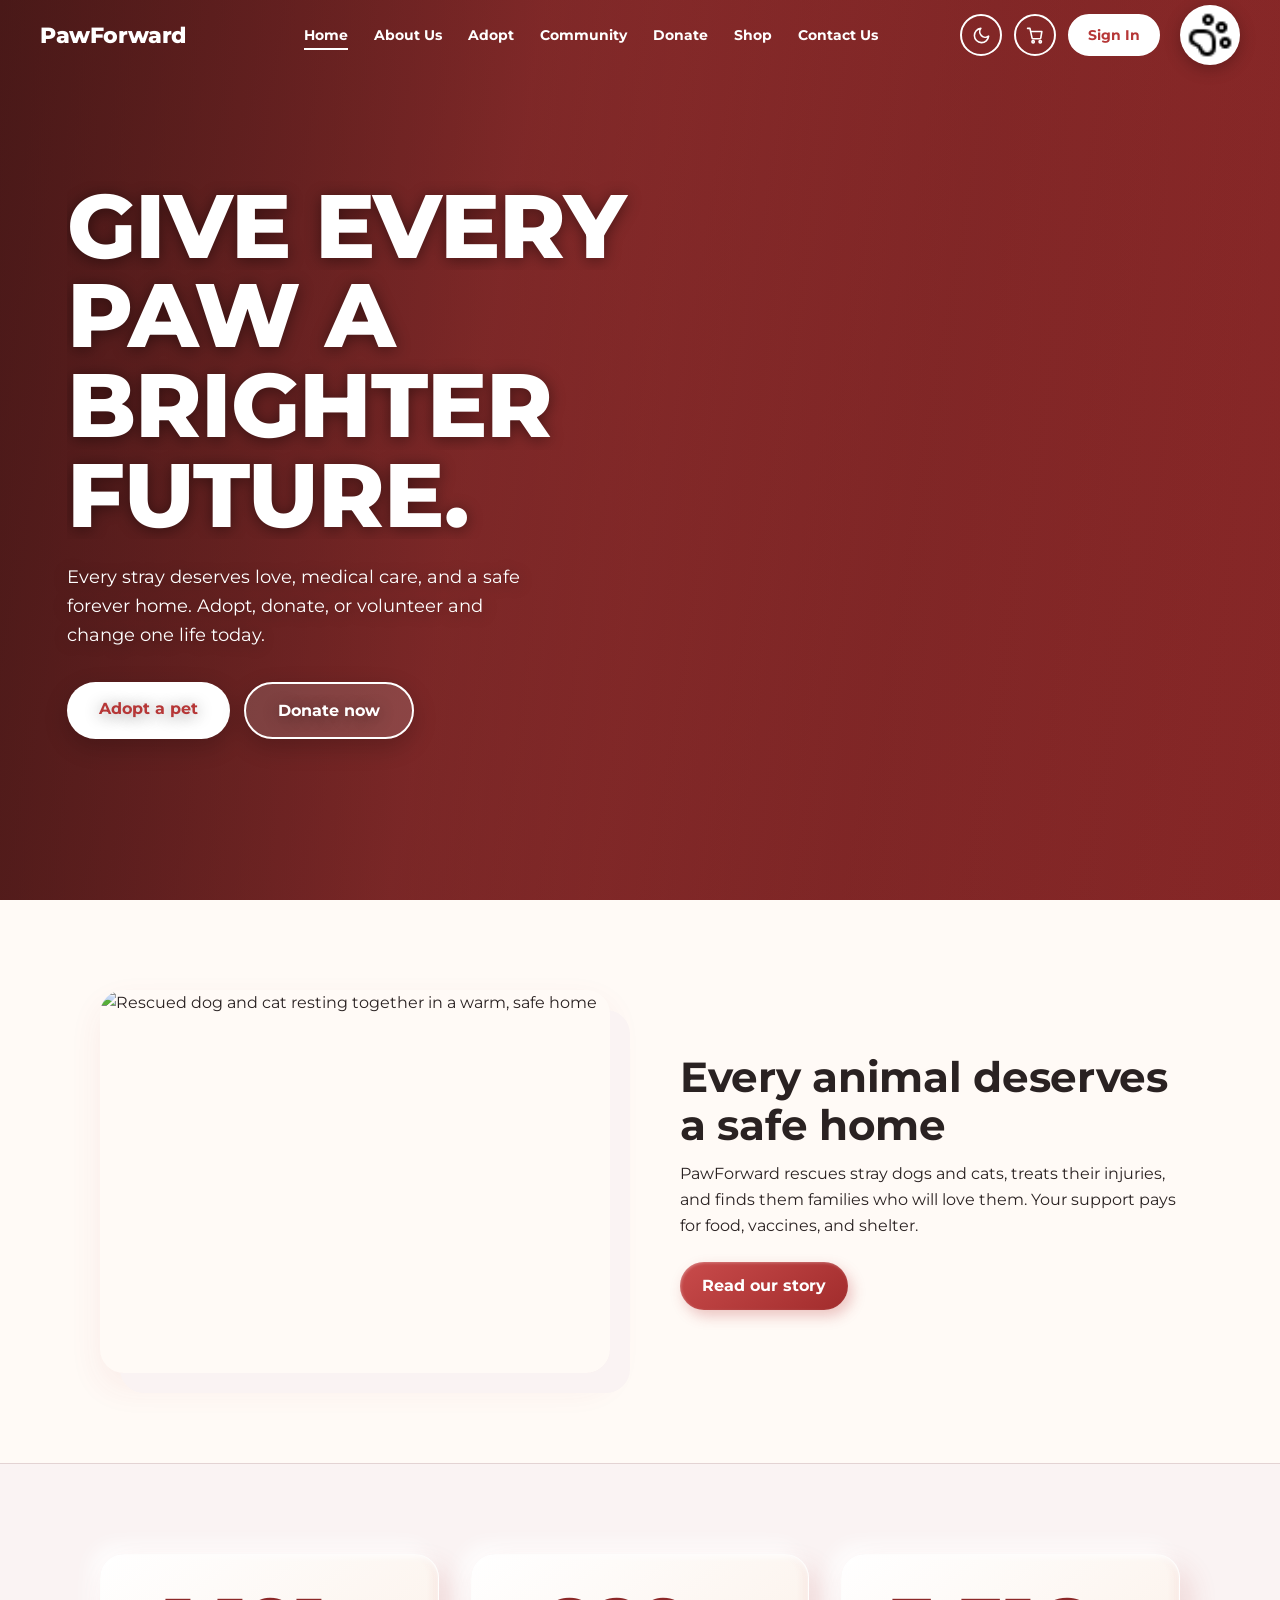
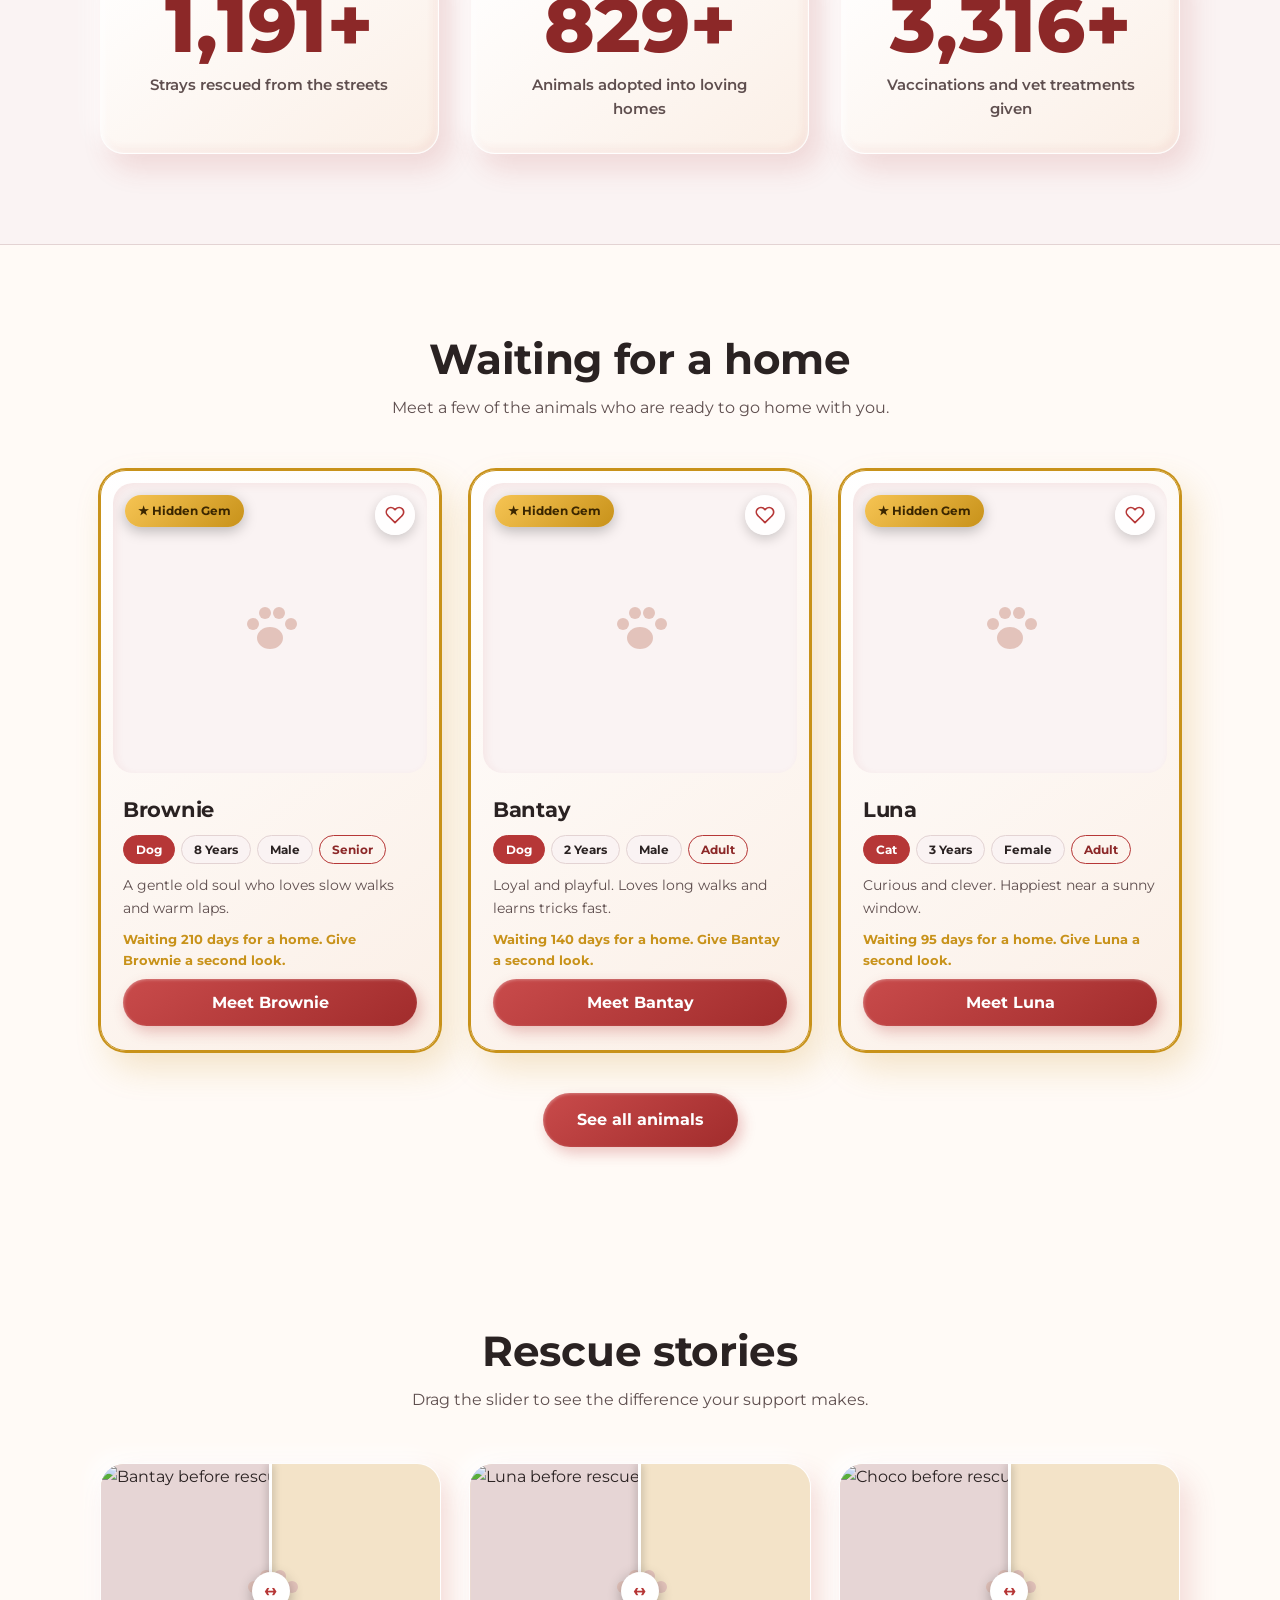
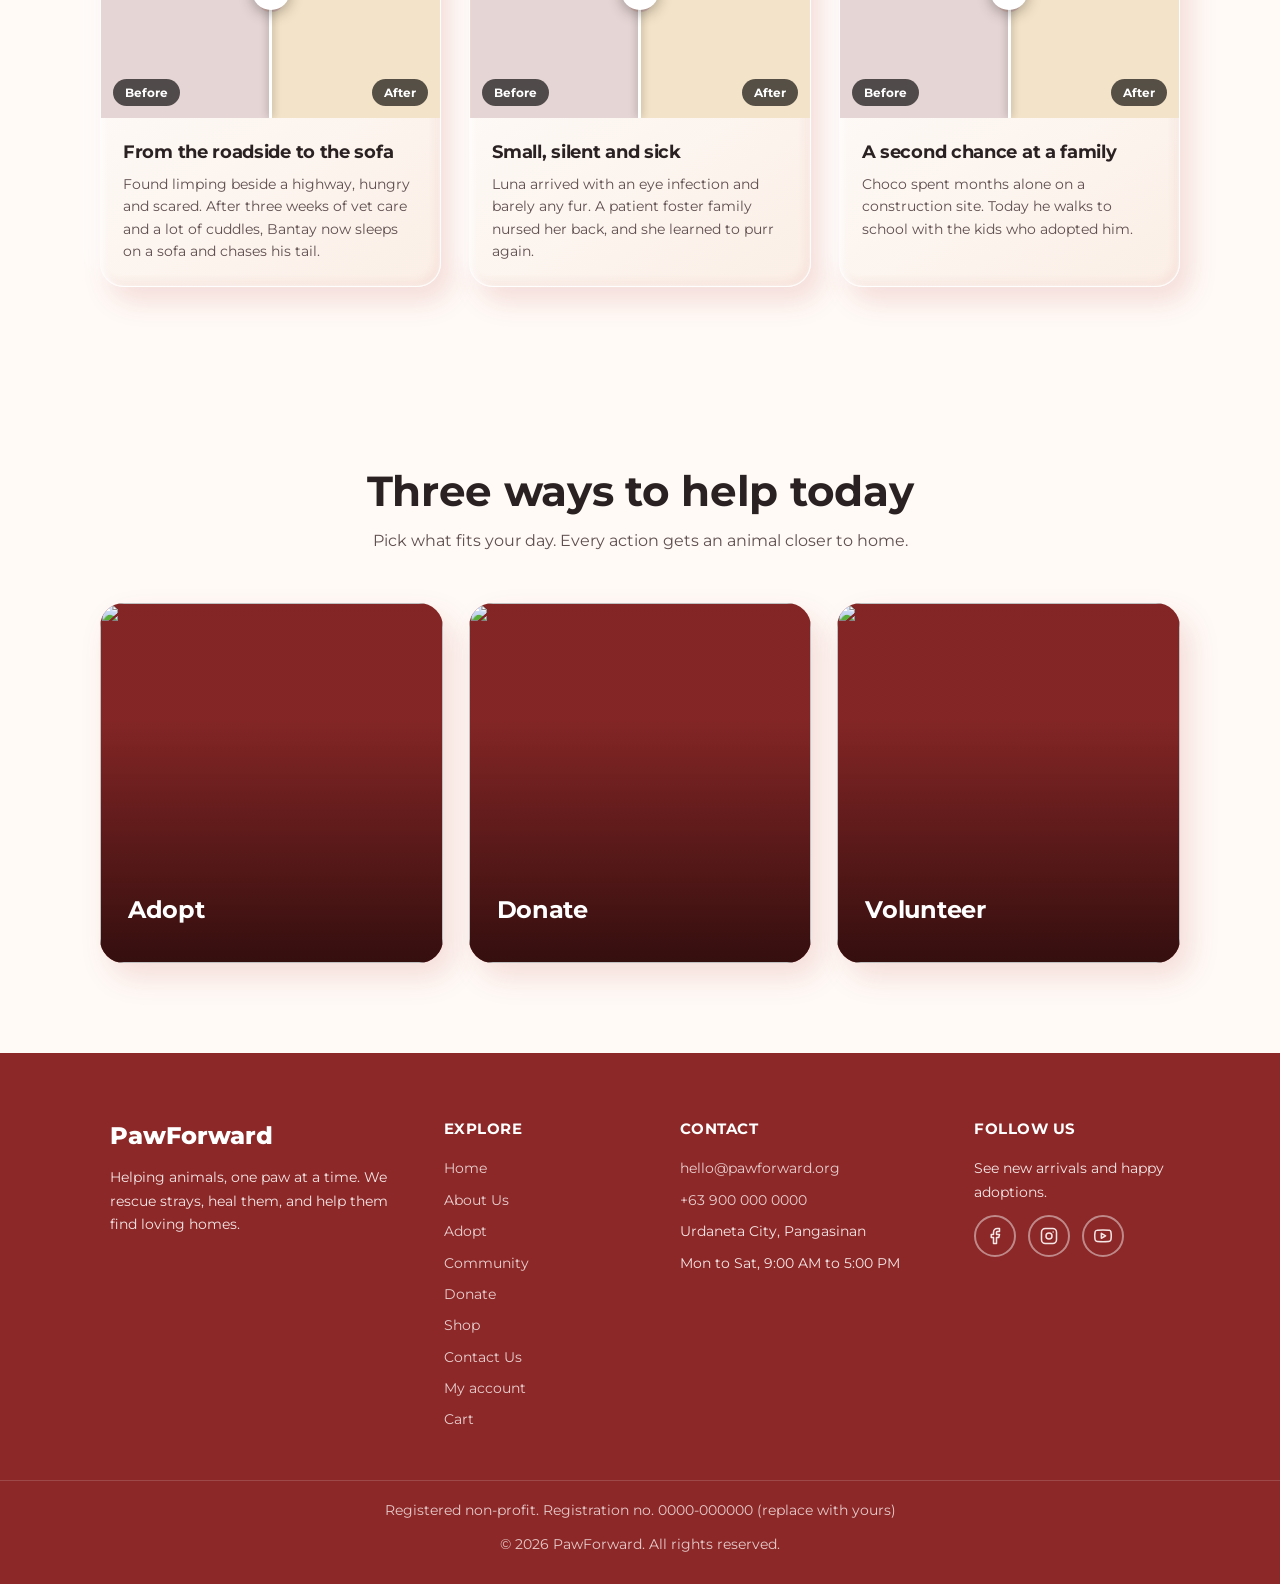
==== commit d65cdc6b: "Initial commit" ====
--- a/index.html
+++ b/index.html
@@ -1,28 +1,91 @@
 <!DOCTYPE html>
 <html lang="en">
 <head>
+    <meta name="description" content="PawForward Animal Rescue rescues stray dogs and cats, provides veterinary care, and connects them with loving forever families.">
+    <meta property="og:type" content="website">
+    <meta property="og:site_name" content="PawForward Animal Rescue">
+    <meta property="og:title" content="PawForward | Rescue, Rehabilitate & Rehome">
+    <meta property="og:description" content="Meet adoptable rescue pets, reserve volunteer shifts, or support life-saving veterinary care at PawForward.">
+    <meta property="og:image" content="https://images.unsplash.com/photo-1601758228041-f3b2795255f1?auto=format&fit=crop&w=1200&q=80">
+    <meta name="twitter:card" content="summary_large_image">
     <meta charset="UTF-8">
     <meta name="viewport" content="width=device-width, initial-scale=1.0">
-    <title>PawForward | Home</title>
+    <title>PawForward | Rescue, Rehabilitate, Rehome</title>
     <link rel="preconnect" href="https://fonts.googleapis.com">
-    <link href="https://fonts.googleapis.com/css2?family=Montserrat:wght@400;700&display=swap" rel="stylesheet">
+    <link href="https://fonts.googleapis.com/css2?family=Montserrat:wght@400;600;700;800&display=swap" rel="stylesheet">
     <link rel="stylesheet" href="style.css">
+    <style>
+        .hero {
+            position: relative;
+            overflow: hidden;
+        }
+        .hero-bg-video {
+            position: absolute;
+            inset: 0;
+            width: 100%;
+            height: 100%;
+            object-fit: cover;
+            object-position: center 35%;
+            z-index: 0;
+            filter: brightness(1.12) contrast(1.04);
+        }
+        .hero-video-scrim {
+            position: absolute;
+            inset: 0;
+            background: linear-gradient(95deg, rgba(18, 12, 11, 0.55) 0%, rgba(18, 12, 11, 0.25) 50%, rgba(18, 12, 11, 0.05) 100%);
+            z-index: 1;
+            pointer-events: none;
+        }
+        .hero-content {
+            position: relative;
+            z-index: 2;
+            text-shadow: 0 2px 16px rgba(0, 0, 0, 0.45);
+        }
+        .hero .scroll-cue {
+            position: relative;
+            z-index: 2;
+        }
+
+        /* Replaces any background image or pseudo-element on the "Defend strays every day" section */
+        [data-defend-bg]::before,
+        [data-defend-bg]::after {
+            background-image: none !important;
+            display: none !important;
+        }
+        [data-defend-bg] {
+            background:
+                linear-gradient(135deg, rgba(24, 16, 14, 0.48) 0%, rgba(24, 16, 14, 0.35) 100%),
+                url("https://images.unsplash.com/photo-1601758228041-f3b2795255f1?auto=format&fit=crop&w=1800&q=85") center 35% / cover no-repeat !important;
+        }
+    </style>
 </head>
 <body>
 
 <div id="header-mount"></div>
-<script src="layout.js"></script>
+<script src="Layout.js"></script>
 
 <main>
     <section class="hero">
-        <div class="hero-bg" role="img" aria-label="Rescued dogs at PawForward"></div>
+        <video
+            class="hero-bg-video"
+            autoplay
+            muted
+            loop
+            playsinline
+            poster="https://images.pexels.com/videos/10495799/pexels-photo-10495799.jpeg?auto=compress&cs=tinysrgb&w=1600"
+            aria-label="Rescued dogs at PawForward"
+        >
+            <source src="images/hero-dog.mp4" type="video/mp4">
+            <source src="https://videos.pexels.com/video-files/10495799/10495799-hd_1920_1080_25fps.mp4" type="video/mp4">
+        </video>
+        <div class="hero-video-scrim"></div>
         <div class="hero-content">
             <h2>
                 <span class="line"><span>Give every</span></span>
                 <span class="line"><span>paw a brighter</span></span>
                 <span class="line"><span>future.</span></span>
             </h2>
-            <p>Every stray deserves love, care, and a safe home. Adopt, donate, or volunteer and change one life today.</p>
+            <p>Every stray deserves love, medical care, and a safe forever home. Adopt, donate, or volunteer and change one life today.</p>
             <div class="hero-actions">
                 <a href="adopt.html" class="hero-button">Adopt a pet</a>
                 <a href="donate.html" class="hero-button ghost">Donate now</a>
@@ -33,7 +96,12 @@
 
     <section class="container story" id="story">
         <div class="story-img reveal">
-            <img src="images/intro-dogs.jpg" alt="Dogs resting together at the shelter" loading="lazy">
+            <img
+                src="https://images.unsplash.com/photo-1450778869180-41d0601e046e?auto=format&fit=crop&w=1000&q=85"
+                alt="Rescued dog and cat resting together in a warm, safe home"
+                loading="lazy"
+                onerror="this.onerror=null;this.src='https://images.unsplash.com/photo-1548199973-03cce0bbc87b?auto=format&fit=crop&w=1000&q=85'"
+            >
         </div>
         <div class="reveal">
             <h2>Every animal deserves a safe home</h2>
@@ -44,15 +112,15 @@
 
     <section class="impact">
         <div class="container impact-grid">
-            <div>
+            <div class="clay-card" style="padding:32px 24px;">
                 <div class="impact-num"><span data-count="1200">0</span>+</div>
                 <p>Strays rescued from the streets</p>
             </div>
-            <div>
+            <div class="clay-card" style="padding:32px 24px;">
                 <div class="impact-num"><span data-count="850">0</span>+</div>
                 <p>Animals adopted into loving homes</p>
             </div>
-            <div>
+            <div class="clay-card" style="padding:32px 24px;">
                 <div class="impact-num"><span data-count="3400">0</span>+</div>
                 <p>Vaccinations and vet treatments given</p>
             </div>
@@ -77,26 +145,152 @@
         <p class="subtitle">Pick what fits your day. Every action gets an animal closer to home.</p>
         <div class="help-grid">
             <a href="adopt.html" class="help-card reveal">
-                <img src="images/help-adopt.jpg" alt="" loading="lazy">
+                <img src="images/help-adopt.jpg" alt="" loading="lazy" onerror="this.onerror=null;this.src='https://images.unsplash.com/photo-1450778869180-41d0601e046e?auto=format&fit=crop&w=700&q=80'">
                 <h3>Adopt</h3>
                 <p>Meet the dogs and cats waiting for a family and start your adoption.</p>
             </a>
             <a href="donate.html" class="help-card reveal">
-                <img src="images/help-donate.jpg" alt="" loading="lazy">
+                <img src="images/help-donate.jpg" alt="" loading="lazy" onerror="this.onerror=null;this.src='https://images.unsplash.com/photo-1583511655857-d19b40a7a54e?auto=format&fit=crop&w=700&q=80'">
                 <h3>Donate</h3>
                 <p>Cover food, vaccines, and vet care for animals in our shelter.</p>
             </a>
-            <a href="contact.html" class="help-card reveal">
-                <img src="images/help-volunteer.jpg" alt="" loading="lazy">
+            <a href="community.html" class="help-card reveal">
+                <img src="images/help-volunteer.jpg" alt="" loading="lazy" onerror="this.onerror=null;this.src='https://images.unsplash.com/photo-1516734212186-a967f81ad0d7?auto=format&fit=crop&w=700&q=80'">
                 <h3>Volunteer</h3>
-                <p>Walk dogs, foster a pup, or help at our next rescue event.</p>
+                <p>Walk dogs, foster a pup, or claim a shift at our rescue shelter.</p>
             </a>
         </div>
     </section>
 </main>
+
 <div id="footer-placeholder"></div>
-<script src="core.js"></script>
+
+<script src="Core.js"></script>
 <script src="script.js"></script>
-<script src="cart.js"></script>
+<script src="Cart.js"></script>
+
+<!-- Automatically detect and replace the "Defend strays every day" background once injected -->
+<script>
+    (function replaceDefendBackground() {
+        const cleanUrl = "https://images.unsplash.com/photo-1601758228041-f3b2795255f1?auto=format&fit=crop&w=1800&q=85";
+
+        function sweep() {
+            const heading = Array.from(document.querySelectorAll("h1, h2, h3")).find(
+                (el) => el.textContent.trim().toLowerCase().includes("defend strays every day")
+            );
+            if (!heading) return false;
+
+            let container = heading.parentElement;
+            while (container && container !== document.body) {
+                if (container.offsetWidth >= window.innerWidth * 0.8 && container.offsetHeight >= 350) {
+                    container.setAttribute("data-defend-bg", "true");
+                    container.querySelectorAll("img").forEach((img) => {
+                        if (img.offsetWidth >= window.innerWidth * 0.7) {
+                            img.src = cleanUrl;
+                        }
+                    });
+                    return true;
+                }
+                container = container.parentElement;
+            }
+            return false;
+        }
+
+        if (!sweep()) {
+            const observer = new MutationObserver(() => {
+                if (sweep()) observer.disconnect();
+            });
+            observer.observe(document.body, { childList: true, subtree: true });
+        }
+    })();
+</script>
+
+<!-- Interactive Volunteer Scripts Connected to Supabase -->
+<script type="module">
+    import { supabase, sendAutomatedEmail } from "./firebase-config.js";
+
+    async function getLoggedInUser() {
+        // 1. Check active Supabase Auth session first
+        const { data: { session } } = await supabase.auth.getSession();
+        if (session?.user?.email) {
+            const saved = JSON.parse(localStorage.getItem("pawforwardSession") || "null");
+            const meta = session.user.user_metadata || {};
+            const fallbackName = session.user.email.split("@")[0];
+            const fullName = [meta.firstName, meta.lastName].filter(Boolean).join(" ")
+                || saved?.firstName
+                || localStorage.getItem("paw_user_name")
+                || (fallbackName.charAt(0).toUpperCase() + fallbackName.slice(1));
+            return { email: session.user.email, name: fullName };
+        }
+
+        // 2. Fallback to stored session object
+        try {
+            const saved = JSON.parse(localStorage.getItem("pawforwardSession") || "null");
+            if (saved?.email) {
+                return { email: saved.email, name: saved.firstName || saved.name || "Supporter" };
+            }
+        } catch (e) {}
+
+        return null;
+    }
+
+    // Intercept and clear any rogue login/auth prompts on all donation & action buttons
+    document.addEventListener("click", (e) => {
+        const target = e.target.closest("button, a");
+        if (!target) return;
+
+        const text = target.textContent.toLowerCase();
+        if (text.includes("donate")) {
+            console.log("Donation button clicked - bypassing authentication wall.");
+        }
+    }, true);
+
+    // Volunteer Shifts Integration
+    document.querySelectorAll(".volunteer-shift-btn").forEach((btn) => {
+        btn.addEventListener("click", async (e) => {
+            e.preventDefault();
+            const shiftName = btn.dataset.shift || "Weekend Shelter Volunteer Shift";
+
+            const user = await getLoggedInUser();
+            if (!user) {
+                if (typeof openAuth === "function") {
+                    openAuth("Please sign in to reserve a volunteer shift.");
+                } else {
+                    alert("Please sign in first so we can send your volunteer confirmation.");
+                }
+                return;
+            }
+
+            try {
+                const { error } = await supabase.from("inquiries").insert([{
+                    name: user.name,
+                    email: user.email,
+                    topic: "Volunteering",
+                    pet: "General Shelter",
+                    message: `Reserved volunteer shift: ${shiftName}`,
+                    status: "Approved",
+                    createdAt: new Date().toISOString()
+                }]);
+
+                if (error) throw error;
+
+                await sendAutomatedEmail({
+                    to_email: user.email,
+                    to_name: user.name,
+                    subject: `PawForward: Volunteer Shift Reserved (${shiftName})`,
+                    message: `Hi ${user.name}, your volunteer slot for ${shiftName} has been confirmed. Thank you for helping our shelter!`
+                });
+
+                if (typeof toast === "function") {
+                    toast(`Volunteer shift reserved! Confirmation sent to ${user.email}.`);
+                } else {
+                    alert(`Volunteer shift successfully reserved! Confirmation sent to ${user.email}.`);
+                }
+            } catch (err) {
+                alert("Error reserving shift: " + err.message);
+            }
+        });
+    });
+</script>
 </body>
 </html>
--- a/style.css
+++ b/style.css
@@ -5,39 +5,146 @@
     --line: #e3d3d3;
     --ink: #2a2222;
     --ease: cubic-bezier(.2, .7, .2, 1);
+
+    /* Light / Dark Base Tokens */
+    --bg: #fffaf6;
+    --surface: #ffffff;
+    --muted: #5f4f4f;
+    --field: #d9cfcf;
+    --track: #e8dada;
+    --bad: #c62828;
+    --good: #2e7d32;
+    --gem: #c8921a;
+    --red-text: rgb(140, 40, 40);
+    color-scheme: light;
+
+    /* Claymorphism & Glassmorphism Tokens */
+    --clay-top: #ffffff;
+    --clay-bot: #fbefe6;
+    --clay-hi: rgba(255, 255, 255, .95);
+    --clay-shadow: rgba(182, 55, 55, .15);
+    --clay-lo: rgba(182, 55, 55, .07);
+    --glass: rgba(255, 255, 255, .68);
+    --glass-line: rgba(255, 255, 255, .82);
+    --paw: url("data:image/svg+xml,%3Csvg xmlns='http://www.w3.org/2000/svg' viewBox='0 0 64 64'%3E%3Cg fill='%23e3c3bb'%3E%3Cellipse cx='32' cy='42' rx='13' ry='11'/%3E%3Ccircle cx='15' cy='28' r='6'/%3E%3Ccircle cx='27' cy='17' r='6'/%3E%3Ccircle cx='41' cy='17' r='6'/%3E%3Ccircle cx='53' cy='28' r='6'/%3E%3C/g%3E%3C/svg%3E");
+}
+
+[data-theme="dark"] {
+    --bg: #150f0e;
+    --surface: #211716;
+    --ink: #f4eceb;
+    --muted: #bba9a7;
+    --line: #3b2b2a;
+    --blush: #2a1c1b;
+    --field: #5a4746;
+    --track: #3b2b2a;
+    --bad: #ff8a80;
+    --good: #6fcf97;
+    --gem: #e8b64a;
+    --red: rgb(200, 68, 68);
+    --red-dark: rgb(122, 34, 34);
+    --red-text: #ff9d9d;
+    color-scheme: dark;
+
+    --clay-top: #2d201f;
+    --clay-bot: #1d1413;
+    --clay-hi: rgba(255, 255, 255, .05);
+    --clay-shadow: rgba(0, 0, 0, .55);
+    --clay-lo: rgba(0, 0, 0, .4);
+    --glass: rgba(33, 23, 22, .75);
+    --glass-line: rgba(255, 255, 255, .12);
 }
 
 * { box-sizing: border-box; }
 html { scroll-behavior: smooth; }
+html.theme-anim *, html.theme-anim *::before, html.theme-anim *::after {
+    transition: background-color .4s ease, color .4s ease, border-color .4s ease !important;
+}
 
 body {
     margin: 0;
     font-family: 'Montserrat', sans-serif;
     font-size: 16px;
     line-height: 1.6;
+    background: var(--bg);
     color: var(--ink);
-}
-
+    -webkit-font-smoothing: antialiased;
+}
+
+::selection { background: var(--red); color: white; }
+a, button { -webkit-tap-highlight-color: transparent; }
 img { max-width: 100%; }
 a:focus-visible, button:focus-visible, input:focus-visible { outline: 3px solid #f2b8b8; outline-offset: 2px; }
-
-/* ---------- Header: logo glides from the right to the center on scroll ---------- */
+h1, h2, h3 { letter-spacing: -.3px; }
+
+/* ---------- Reusable Morphism Surfaces ---------- */
+.clay-panel {
+    background: linear-gradient(145deg, var(--clay-top), var(--clay-bot));
+    box-shadow: 10px 14px 28px var(--clay-shadow), -8px -8px 20px var(--clay-hi), inset 2px 2px 6px var(--clay-hi), inset -5px -5px 12px var(--clay-lo);
+    border-radius: 26px;
+    padding: 34px;
+    border: 1px solid var(--glass-line);
+}
+
+.clay-card {
+    border: 1px solid var(--glass-line);
+    border-radius: 24px;
+    background: linear-gradient(145deg, var(--clay-top), var(--clay-bot));
+    box-shadow: 10px 14px 28px var(--clay-shadow), -8px -8px 20px var(--clay-hi), inset 2px 2px 6px var(--clay-hi), inset -4px -4px 10px var(--clay-lo);
+    transition: transform .35s var(--ease), box-shadow .35s var(--ease);
+}
+.clay-card:hover {
+    transform: translateY(-6px);
+    box-shadow: 14px 22px 38px var(--clay-shadow), -8px -8px 22px var(--clay-hi), inset 2px 2px 6px var(--clay-hi);
+}
+
+.glass-panel {
+    padding: 24px 28px;
+    background: var(--glass);
+    border: 1px solid var(--glass-line);
+    border-radius: 28px;
+    -webkit-backdrop-filter: blur(16px);
+    backdrop-filter: blur(16px);
+    box-shadow: 0 12px 32px var(--clay-lo);
+}
+
+.clay-pill-btn {
+    background: linear-gradient(145deg, #c94b4b, #9e2a2a);
+    color: white;
+    border: 1px solid rgba(255, 255, 255, 0.28);
+    padding: 13px 24px;
+    border-radius: 999px;
+    font-weight: 700;
+    font-size: 14px;
+    cursor: pointer;
+    font-family: 'Montserrat', sans-serif;
+    box-shadow: 6px 10px 24px rgba(182, 55, 55, 0.4), inset 2px 2px 4px rgba(255, 255, 255, 0.35);
+    display: inline-flex;
+    align-items: center;
+    gap: 8px;
+    transition: transform 0.25s var(--ease), box-shadow 0.25s var(--ease);
+}
+.clay-pill-btn:hover {
+    transform: translateY(-3px) scale(1.02);
+    box-shadow: 8px 14px 30px rgba(182, 55, 55, 0.55), inset 2px 2px 4px rgba(255, 255, 255, 0.45);
+}
+
+/* ---------- Header: logo glides from right to center on scroll ---------- */
 .site-header { position: fixed; inset: 0 0 auto 0; z-index: 100; color: white; transition: background-color .5s var(--ease), box-shadow .5s var(--ease); }
 .site-header.scrolled {
-    background: rgba(110, 30, 30, 0.72);
-    -webkit-backdrop-filter: blur(12px);
-    backdrop-filter: blur(12px);
-    border-bottom: 1px solid rgba(255, 255, 255, 0.18);
-    box-shadow: 0 6px 24px rgba(0, 0, 0, .18);
+    background: rgba(110, 30, 30, 0.78);
+    -webkit-backdrop-filter: blur(16px);
+    backdrop-filter: blur(16px);
+    border-bottom: 1px solid rgba(255, 255, 255, 0.2);
+    box-shadow: 0 8px 28px rgba(0, 0, 0, .2);
 }
 .scroll-progress { position: absolute; left: 0; bottom: 0; width: 100%; height: 3px; background: white; transform: scaleX(0); transform-origin: left; opacity: .9; }
 
 .header-container { position: relative; display: flex; align-items: center; justify-content: space-between; gap: 20px; padding: 14px 40px; transition: padding .5s var(--ease); }
 .site-header.scrolled .header-container { padding-block: 8px; }
 
-.brand { position: relative; z-index: 2; color: inherit; text-decoration: none; font-weight: 700; font-size: 22px; letter-spacing: -.3px; }
-
-/* The nav is a full-width layer; the gap between its halves is where the logo lands */
+.brand { position: relative; z-index: 2; color: inherit; text-decoration: none; font-weight: 800; font-size: 22px; letter-spacing: -.4px; }
+
 nav#mainNav { position: absolute; inset: 0; display: grid; grid-template-columns: 1fr 1fr; column-gap: 0; align-items: center; pointer-events: none; transition: column-gap .9s cubic-bezier(.65, 0, .35, 1); }
 .site-header.scrolled nav#mainNav { column-gap: 104px; }
 nav ul { display: flex; align-items: center; gap: 26px; list-style: none; margin: 0; padding: 0; }
@@ -61,15 +168,28 @@
 .header-right { position: relative; z-index: 2; display: flex; align-items: center; gap: 12px; margin-right: 80px; transition: margin-right .9s cubic-bezier(.65, 0, .35, 1); }
 .site-header.scrolled .header-right { margin-right: 0; }
 
-.header-button { font: inherit; font-weight: 700; font-size: 14px; color: white; text-decoration: none; background: transparent; border: 2px solid white; padding: 8px 18px; border-radius: 999px; cursor: pointer; transition: background-color .3s, color .3s, transform .3s var(--ease); }
+.header-button { font: inherit; font-weight: 700; font-size: 14px; color: white; text-decoration: none; background: transparent; border: 2px solid white; padding: 8px 18px; border-radius: 999px; cursor: pointer; white-space: nowrap; transition: background-color .3s, color .3s, transform .3s var(--ease); }
 .header-button:hover { background: white; color: var(--red); transform: translateY(-2px); }
 .header-button.solid { background: white; color: var(--red); }
 .header-button.solid:hover { background: var(--blush); }
+
+.theme-toggle { position: relative; width: 42px; height: 42px; padding: 0; display: grid; place-items: center; }
+.theme-toggle svg { width: 19px; height: 19px; }
+.theme-toggle .sun, [data-theme="dark"] .theme-toggle .moon { display: none; }
+[data-theme="dark"] .theme-toggle .sun { display: block; }
+
 .cart-link { position: relative; width: 42px; height: 42px; padding: 0; display: grid; place-items: center; }
 .cart-link svg { width: 19px; height: 19px; }
 .cart-badge { position: absolute; top: -6px; right: -6px; min-width: 20px; height: 20px; padding: 0 5px; border-radius: 999px; background: var(--red); color: white; border: 2px solid white; font-size: 11px; line-height: 16px; font-weight: 700; text-align: center; }
 .cart-badge[hidden] { display: none; }
+
+.avatar { width: 42px; height: 42px; display: grid; place-items: center; border-radius: 50%; background: var(--gem); color: #3a2600; border: 2px solid #fff; font-weight: 700; font-size: 16px; text-decoration: none; transition: transform .3s var(--ease), box-shadow .3s; }
+.avatar:hover { transform: translateY(-2px); box-shadow: 0 6px 16px rgba(0, 0, 0, .25); }
+.avatar[hidden], .mobile-only[hidden], #adminQuickBtn[hidden] { display: none !important; }
+
 .menu-toggle { display: none; background: none; border: 0; color: white; font-size: 28px; cursor: pointer; }
+.mobile-only { display: none; }
+.mobile-only .linklike { background: none; border: 0; padding: 0; font: inherit; font-weight: 700; font-size: 14px; color: white; cursor: pointer; }
 
 /* ---------- Hero ---------- */
 .hero {
@@ -83,7 +203,10 @@
 }
 .hero-bg {
     position: absolute; inset: 0;
-    background: url("images/hero-dogs.jpg") center / cover no-repeat;
+    background-image: url("images/hero-dogs.jpg"), url("https://images.unsplash.com/photo-1548199973-03cce0bbc87b?auto=format&fit=crop&w=1600&q=80");
+    background-position: center;
+    background-size: cover;
+    background-repeat: no-repeat;
     transform: scale(1.12);
     animation: settle 2.2s var(--ease) forwards;
 }
@@ -99,13 +222,13 @@
     width: 100%;
     max-width: 1200px;
     margin: 0 auto;
-    padding: 140px 40px 100px;
+    padding: 140px 40px 120px;
 }
 .hero h2 {
     font-size: clamp(40px, 7vw, 92px);
     line-height: 1;
     letter-spacing: -1px;
-    font-weight: 700;
+    font-weight: 800;
     text-transform: uppercase;
     margin: 0 0 24px;
     max-width: 11ch;
@@ -132,379 +255,260 @@
 
 .hero-button {
     display: inline-block;
-    padding: 14px 30px;
+    padding: 14px 32px;
     background: white;
     color: var(--red);
     font-weight: 700;
     text-decoration: none;
     border-radius: 999px;
+    box-shadow: 0 8px 24px rgba(0, 0, 0, .2);
     transition: transform .3s var(--ease), box-shadow .3s;
 }
-.hero-button:hover { transform: translateY(-3px); box-shadow: 0 10px 24px rgba(0, 0, 0, .25); }
-.hero-button.ghost { background: transparent; color: white; border: 2px solid white; }
+.hero-button:hover { transform: translateY(-3px); box-shadow: 0 12px 28px rgba(0, 0, 0, .28); }
+.hero-button.ghost { background: rgba(255, 255, 255, 0.14); backdrop-filter: blur(8px); color: white; border: 2px solid white; }
+
+.scroll-cue { position: absolute; left: 50%; bottom: 28px; z-index: 2; width: 26px; height: 44px; border: 2px solid rgba(255, 255, 255, .85); border-radius: 20px; transform: translateX(-50%); }
+.scroll-cue::after { content: ""; position: absolute; left: 50%; top: 8px; width: 4px; height: 8px; margin-left: -2px; border-radius: 2px; background: white; animation: cue 1.8s ease-in-out infinite; }
+@keyframes cue { 0% { opacity: 0; transform: translateY(0); } 30% { opacity: 1; } 100% { opacity: 0; transform: translateY(16px); } }
 
 /* ---------- Layout helpers ---------- */
-.container { max-width: 1100px; margin: 0 auto; padding: 90px 20px; }
+.container { max-width: 1120px; margin: 0 auto; padding: 90px 20px; }
 .container h2, .section-title { font-size: clamp(28px, 4vw, 42px); line-height: 1.15; margin: 0 0 12px; text-align: center; }
 .subtitle { text-align: center; max-width: 620px; margin: 0 auto 50px; color: var(--muted); }
 
-/* ---------- Story (replaces old intro) ---------- */
+/* ---------- Story ---------- */
+#story { scroll-margin-top: 70px; }
 .story { display: grid; grid-template-columns: 1fr 1fr; align-items: center; gap: 60px; }
-.story-img { border-radius: 16px; overflow: hidden; aspect-ratio: 4 / 3; }
+.story-img { border-radius: 24px; overflow: hidden; aspect-ratio: 4 / 3; box-shadow: 20px 20px 0 var(--blush), 0 14px 34px var(--clay-lo); }
 .story-img img { width: 100%; height: 100%; object-fit: cover; display: block; transition: transform 1.2s var(--ease); }
 .story-img:hover img { transform: scale(1.05); }
+.story-img + div { padding-left: 10px; }
 .story h2 { text-align: left; }
 .story p { margin: 0 0 24px; }
 
 /* ---------- Impact numbers ---------- */
-.impact { background: var(--red); color: white; }
-.impact-grid { display: grid; grid-template-columns: repeat(3, 1fr); gap: 40px; text-align: center; }
-.impact-num { font-size: clamp(44px, 7vw, 84px); font-weight: 700; line-height: 1; }
-.impact-grid p { margin: 10px auto 0; max-width: 260px; font-size: 15px; opacity: .92; }
+.impact { background: var(--blush); color: var(--ink); border-block: 1px solid var(--line); }
+.impact-grid { display: grid; grid-template-columns: repeat(3, 1fr); gap: 32px; text-align: center; }
+.impact-num { font-size: clamp(44px, 6vw, 76px); font-weight: 800; line-height: 1; color: var(--red-text); }
+.impact-grid p { margin: 10px auto 0; max-width: 260px; font-size: 15px; color: var(--muted); font-weight: 600; }
 
 /* ---------- Ways to help ---------- */
-.help-grid { display: grid; grid-template-columns: repeat(3, 1fr); gap: 24px; }
+.help-grid { display: grid; grid-template-columns: repeat(3, 1fr); gap: 26px; }
 .help-card {
     position: relative;
     display: flex; flex-direction: column; justify-content: flex-end;
     min-height: 360px;
-    padding: 26px;
-    border-radius: 14px;
+    padding: 28px;
+    border-radius: 24px;
     overflow: hidden;
     color: white;
     text-decoration: none;
     background: var(--red-dark);
+    box-shadow: 10px 14px 30px var(--clay-shadow);
 }
 .help-card img { position: absolute; inset: 0; width: 100%; height: 100%; object-fit: cover; transition: transform .8s var(--ease); }
-.help-card::before { content: ""; position: absolute; inset: 0; z-index: 1; background: linear-gradient(to top, rgba(60, 15, 15, .9), rgba(60, 15, 15, 0) 65%); }
+.help-card::before { content: ""; position: absolute; inset: 0; z-index: 1; background: linear-gradient(to top, rgba(45, 12, 12, .92), rgba(60, 15, 15, .1) 68%); }
 .help-card > * { position: relative; z-index: 2; }
-.help-card h3 { margin: 0 0 6px; font-size: 22px; }
+.help-card h3 { margin: 0 0 6px; font-size: 24px; }
 .help-card p { margin: 0; font-size: 14px; max-height: 0; opacity: 0; overflow: hidden; transition: max-height .5s var(--ease), opacity .5s, margin .5s; }
 .help-card:hover img, .help-card:focus-visible img { transform: scale(1.08); }
 .help-card:hover p, .help-card:focus-visible p { max-height: 120px; opacity: 1; margin-top: 8px; }
 
 /* ---------- Donate widget ---------- */
-.donate-section { position: relative; background: url("images/hero-dogs.jpg") center / cover fixed; }
-.donate-section::before { content: ""; position: absolute; inset: 0; background: rgba(110, 30, 30, 0.55); }
+.donate-section {
+    position: relative;
+    background-image: url("images/hero-dogs.jpg"), url("https://images.unsplash.com/photo-1548199973-03cce0bbc87b?auto=format&fit=crop&w=1600&q=80");
+    background-position: center;
+    background-size: cover;
+    background-attachment: fixed;
+}
+.donate-section::before { content: ""; position: absolute; inset: 0; background: rgba(110, 30, 30, 0.58); }
 .donate-box {
     position: relative;
     max-width: 640px;
     margin: 0 auto;
     padding: 44px 36px;
     color: var(--ink);
-    background: rgba(255, 255, 255, 0.85);
-    -webkit-backdrop-filter: blur(16px);
-    backdrop-filter: blur(16px);
-    border: 1px solid rgba(255, 255, 255, 0.6);
-    border-radius: 18px;
+    background: var(--glass);
+    -webkit-backdrop-filter: blur(18px);
+    backdrop-filter: blur(18px);
+    border: 1px solid var(--glass-line);
+    border-radius: 28px;
     text-align: center;
-    box-shadow: 0 8px 32px rgba(0, 0, 0, 0.18);
-}
-/* Dark mode: dark glass, so text stays readable */
-[data-theme="dark"] .donate-section .donate-box { background: rgba(33, 23, 22, 0.78); border-color: rgba(255, 255, 255, 0.14); }
+    box-shadow: 0 16px 44px rgba(0, 0, 0, 0.22);
+}
+.donate-box.card {
+    background: linear-gradient(145deg, var(--clay-top), var(--clay-bot));
+    border: 1px solid var(--glass-line);
+    box-shadow: 12px 18px 36px var(--clay-shadow), -8px -8px 22px var(--clay-hi), inset 2px 2px 6px var(--clay-hi);
+}
 .donate-box h2 { margin-bottom: 8px; }
 .donate-amounts { display: flex; justify-content: center; flex-wrap: wrap; gap: 12px; margin: 26px 0 18px; }
 .amount-btn {
     font: inherit; font-weight: 700; font-size: 18px;
     min-width: 96px; padding: 12px 20px;
-    color: var(--red); background: var(--surface);
-    border: 2px solid var(--red); border-radius: 10px;
+    color: var(--red-text);
+    background: linear-gradient(145deg, var(--clay-top), var(--clay-bot));
+    border: 2px solid var(--red); border-radius: 14px;
+    box-shadow: 4px 6px 12px var(--clay-lo);
     cursor: pointer;
     transition: background-color .25s, color .25s, transform .25s var(--ease);
 }
 .amount-btn:hover { transform: translateY(-2px); }
-.amount-btn.selected { background: var(--red); color: white; transform: scale(1.06); }
+.amount-btn.selected { background: var(--red); color: white; transform: scale(1.05); }
 .amount-input {
     display: flex; align-items: center;
-    max-width: 200px; margin: 0 auto 6px; padding: 0 12px;
-    border: 2px solid var(--field); border-radius: 10px;
+    max-width: 220px; margin: 0 auto 6px; padding: 0 14px;
+    background: var(--surface);
+    border: 2px solid var(--field); border-radius: 14px;
 }
 .amount-input:focus-within { border-color: var(--red); }
 .amount-input span { font-weight: 700; color: var(--red); }
-.amount-input input { flex: 1; min-width: 0; width: 100%; border: 0; padding: 10px; font: inherit; font-size: 18px; background: transparent; }
-.donate-impact { min-height: 1.6em; margin: 14px 0 20px; color: var(--red); font-weight: 700; }
+.amount-input input { flex: 1; min-width: 0; width: 100%; border: 0; padding: 10px; font: inherit; font-size: 18px; background: transparent; color: var(--ink); }
+.donate-impact { min-height: 1.6em; margin: 14px 0 20px; color: var(--red-text); font-weight: 700; }
 .donate-now {
-    font: inherit; font-weight: 700; font-size: 18px;
-    padding: 14px 54px; color: white; background: var(--red);
+    font: inherit; font-weight: 700; font-size: 17px;
+    padding: 14px 50px; color: white;
+    background: linear-gradient(145deg, #c94b4b, #9e2a2a);
+    box-shadow: 6px 10px 22px rgba(182, 55, 55, 0.35), inset 2px 2px 4px rgba(255, 255, 255, 0.3);
     border: 0; border-radius: 999px; cursor: pointer;
-    transition: background-color .3s, transform .3s var(--ease);
-}
-.donate-now:hover { background: var(--red-dark); transform: translateY(-2px); }
-
-/* ---------- Progress (fixed width bug) ---------- */
-.raised { font-size: 36px; font-weight: 700; color: var(--red); margin: 0; }
+    transition: transform .3s var(--ease), box-shadow .3s;
+}
+.donate-now:hover { transform: translateY(-2px); box-shadow: 8px 14px 28px rgba(182, 55, 55, 0.45); }
+
+/* ---------- Progress ---------- */
+.raised { font-size: 38px; font-weight: 800; color: var(--red-text); margin: 0; }
 .goal-text { margin: 0 0 16px; }
-.progress { width: 100%; height: 14px; background: var(--track); border-radius: 20px; overflow: hidden; }
-.progress-fill { height: 100%; width: 0; background: linear-gradient(90deg, var(--red-dark), var(--red)); border-radius: 20px; transition: width 1.4s var(--ease); }
-
-/* ---------- Existing cards (shop/adopt pages) ---------- */
-.shop-grid, .animal-grid { display: grid; grid-template-columns: repeat(3, 1fr); gap: 28px; }
-.item-card, .animal-card { display: flex; flex-direction: column; border: 1px solid var(--line); border-radius: 12px; overflow: hidden; background: var(--surface); transition: transform .3s var(--ease), box-shadow .3s; }
-.item-card:hover, .animal-card:hover { transform: translateY(-5px); box-shadow: 0 12px 26px rgba(0, 0, 0, .12); }
-.item-img { height: 180px; background: var(--blush); }
-.animal-pic { height: 320px; background: var(--blush); overflow: hidden; }
+.progress { width: 100%; height: 14px; background: var(--track); border-radius: 20px; overflow: hidden; box-shadow: inset 2px 2px 5px rgba(0,0,0,0.08); }
+.progress-fill { height: 100%; width: 0; background: linear-gradient(90deg, var(--red-dark), var(--red), var(--gem)); border-radius: 20px; transition: width 1.4s var(--ease); }
+.progress-marks { display: flex; justify-content: space-between; font-size: 13px; margin-top: 6px; color: var(--muted); }
+.raised-wrap { margin-bottom: 4px; }
+.thanks { margin: 18px 0 0; padding: 12px 16px; border-radius: 12px; background: var(--blush); color: var(--red-text); font-weight: 700; opacity: 0; transform: translateY(8px); transition: opacity .5s var(--ease), transform .5s var(--ease); }
+.thanks.show { opacity: 1; transform: none; }
+
+/* ---------- Cards (Shop & Adopt) ---------- */
+.shop-grid, .animal-grid { display: grid; grid-template-columns: repeat(3, 1fr); gap: 30px; }
+.item-card, .animal-card {
+    display: flex; flex-direction: column;
+    border: 1px solid var(--glass-line);
+    border-radius: 26px;
+    overflow: hidden;
+    background: linear-gradient(145deg, var(--clay-top), var(--clay-bot));
+    box-shadow: 10px 14px 28px var(--clay-shadow), -8px -8px 20px var(--clay-hi), inset 2px 2px 6px var(--clay-hi), inset -4px -4px 10px var(--clay-lo);
+    transition: transform .35s var(--ease), box-shadow .35s;
+    animation: cardIn .5s var(--ease) backwards;
+    animation-delay: calc(var(--i, 0) * 60ms);
+}
+.item-card:hover, .animal-card:hover {
+    transform: translateY(-7px);
+    box-shadow: 14px 22px 38px var(--clay-shadow), -8px -8px 22px var(--clay-hi), inset 2px 2px 6px var(--clay-hi);
+}
+.item-img { height: 190px; background: var(--blush); }
+.animal-pic { position: relative; height: 290px; margin: 12px 12px 0; border-radius: 20px; background: var(--blush); overflow: hidden; box-shadow: inset 3px 3px 8px var(--clay-lo); }
 .item-img img, .animal-pic img { width: 100%; height: 100%; object-fit: cover; display: block; transition: transform .7s var(--ease); }
 .animal-card:hover .animal-pic img { transform: scale(1.06); }
-.item-body, .animal-info { padding: 18px; display: flex; flex-direction: column; gap: 6px; flex: 1; }
-.animal-type { margin: 0; padding: 12px 18px; text-align: center; font-size: 14px; font-weight: 700; color: var(--red); background: var(--blush); }
-.animal-type span { color: var(--ink); font-weight: 400; }
-.price { font-weight: 700; color: var(--red); font-size: 20px; }
-.stock { font-size: 13px; color: var(--muted); }
-.btn { display: inline-block; text-align: center; text-decoration: none; color: white; background: var(--red); padding: 10px 18px; border: 0; border-radius: 999px; font-weight: 700; margin-top: auto; transition: background-color .3s, transform .3s; }
-.btn:hover { background: var(--red-dark); transform: translateY(-2px); }
-.btn-outline { background: var(--surface); color: var(--red); border: 2px solid var(--red); }
-.btn-outline:hover { background: var(--blush); }
-
-/* ---------- Popup ---------- */
-.popup-frame { display: none; position: fixed; inset: 0; width: 100%; height: 100%; border: 0; z-index: 1000; }
-
-/* ---------- Scroll reveal (used sparingly) ---------- */
-.reveal { opacity: 0; transform: translateY(30px); transition: opacity .8s var(--ease), transform .8s var(--ease); }
-.reveal.in { opacity: 1; transform: none; }
-.help-grid .reveal:nth-child(2) { transition-delay: .12s; }
-.help-grid .reveal:nth-child(3) { transition-delay: .24s; }
-
-/* ---------- Responsive ---------- */
-@media (max-width: 900px) {
-    .hero-content { padding: 120px 24px 80px; }
-    .hero::before { background: linear-gradient(to top, rgba(140, 40, 40, .95), rgba(182, 55, 55, .6)); }
-    .story, .impact-grid, .help-grid, .shop-grid, .animal-grid { grid-template-columns: 1fr; }
-    .story { gap: 30px; }
-    .donate-section { background-attachment: scroll; }
-}
-
-@media (prefers-reduced-motion: reduce) {
-    *, *::before, *::after { animation-duration: .01ms !important; animation-delay: 0s !important; transition-duration: .01ms !important; }
-    .reveal, .hero h2 .line span, .hero p, .hero-actions { opacity: 1; transform: none; }
-    html { scroll-behavior: auto; }
-}
-
-/* ================= Inner pages (donate, contact, etc.) ================= */
+.item-body, .animal-info { padding: 20px 22px 24px; display: flex; flex-direction: column; gap: 8px; flex: 1; }
+.animal-info h3 { margin: 0; font-size: 21px; }
+.animal-desc { margin: 2px 0; font-size: 14px; color: var(--muted); }
+.price { font-weight: 800; color: var(--red-text); font-size: 22px; }
+
+.btn {
+    display: inline-block; text-align: center; text-decoration: none;
+    color: white; background: linear-gradient(145deg, #c94b4b, #a12c2c);
+    padding: 11px 22px; border: 0; border-radius: 999px; font-weight: 700;
+    box-shadow: 4px 6px 14px rgba(182, 55, 55, 0.28), inset 1px 1px 3px rgba(255,255,255,0.3);
+    margin-top: auto; cursor: pointer; font-family: inherit;
+    transition: transform .25s var(--ease), box-shadow .25s;
+}
+.btn:hover { background: var(--red-dark); transform: translateY(-2px); box-shadow: 6px 10px 20px rgba(182, 55, 55, 0.38); }
+.btn-outline { background: var(--surface); color: var(--red-text); border: 2px solid var(--red); box-shadow: none; }
+.btn-outline:hover { background: var(--blush); color: var(--red); }
+.btn:active, .hero-button:active, .donate-now:active, .amount-btn:active, .chip:active, .header-button:active { transform: scale(.97); }
+
+.teaser-more { text-align: center; margin-top: 42px; }
+.teaser-more .btn { padding: 14px 34px; }
+
+/* ---------- Adopt Badges, Filters & Hidden Gem ---------- */
+.badges { display: flex; flex-wrap: wrap; gap: 6px; list-style: none; margin: 0; padding: 0; }
+.badge { display: inline-flex; align-items: center; padding: 4px 12px; border-radius: 999px; font-size: 12px; font-weight: 700; background: var(--blush); color: var(--ink); border: 1px solid var(--line); }
+.badge-type { background: var(--red); border-color: var(--red); color: white; }
+.badge-group { background: transparent; border-color: var(--red); color: var(--red-text); }
+.gem-badge { position: absolute; top: 12px; left: 12px; z-index: 2; padding: 6px 13px; border-radius: 999px; background: linear-gradient(135deg, #f6c453, #c8921a); color: #3a2600; font-size: 12px; font-weight: 700; box-shadow: 0 4px 14px rgba(0, 0, 0, .25); }
+.animal-card.is-gem { border-color: var(--gem); box-shadow: 0 0 0 2px var(--gem), 10px 16px 34px rgba(200, 146, 26, .22); }
+.wait { margin: 0; font-size: 13px; color: var(--muted); }
+.is-gem .wait { color: var(--gem); font-weight: 700; }
+
+.filters { display: grid; gap: 14px; max-width: 920px; margin: 0 auto 20px; }
+.filter-group { display: flex; align-items: center; justify-content: center; flex-wrap: wrap; gap: 10px 14px; }
+.filter-label { min-width: 78px; text-align: right; font-weight: 700; font-size: 13px; color: var(--muted); }
+.chips { display: flex; justify-content: center; flex-wrap: wrap; gap: 10px; margin: 0 0 36px; }
+.filters .chips { margin: 0; gap: 8px; }
+.chip {
+    font: inherit; font-weight: 700; font-size: 13px; padding: 9px 20px;
+    color: var(--red-text); background: linear-gradient(145deg, var(--clay-top), var(--clay-bot));
+    border: 1px solid var(--glass-line); border-radius: 999px; cursor: pointer;
+    box-shadow: 4px 5px 10px var(--clay-shadow), -3px -3px 8px var(--clay-hi);
+    transition: transform .25s var(--ease), background .25s, color .25s;
+}
+.chip:hover { transform: translateY(-2px); }
+.chip[aria-pressed="true"] { background: linear-gradient(145deg, #b63737, #982626); color: white; box-shadow: inset 3px 3px 7px rgba(0,0,0,.25); }
+.chip-gem { border-color: var(--gem); color: var(--gem); }
+.chip-gem[aria-pressed="true"] { background: linear-gradient(135deg, #f6c453, #c8921a); color: #3a2600; }
+.filter-actions { display: flex; align-items: center; justify-content: center; gap: 18px; flex-wrap: wrap; margin-top: 4px; }
+.link-btn { border: 0; background: none; font: inherit; font-weight: 700; color: var(--red-text); text-decoration: underline; cursor: pointer; }
+.result-count { margin: 12px 0 28px; text-align: center; font-size: 14px; font-weight: 600; color: var(--muted); }
+.grid-empty { grid-column: 1 / -1; text-align: center; color: var(--muted); padding: 40px; }
+
+/* ---------- Inner Page Banners ---------- */
 .page-banner {
-    padding: 150px 20px 80px;
+    position: relative;
+    padding: 150px 20px 112px;
     text-align: center;
     color: white;
     background: linear-gradient(135deg, var(--red-dark), var(--red));
 }
 .page-banner h1 { margin: 0; font-size: clamp(38px, 6vw, 72px); line-height: 1; text-transform: uppercase; letter-spacing: -1px; overflow: hidden; }
 .page-banner h1 span { display: block; transform: translateY(110%); animation: rise .9s var(--ease) forwards; }
-.page-banner p { max-width: 520px; margin: 16px auto 0; opacity: 0; animation: fade .8s .4s var(--ease) forwards; }
-
-.progress-marks { display: flex; justify-content: space-between; font-size: 13px; margin-top: 6px; color: var(--muted); }
-.donate-box.card { background: var(--surface); -webkit-backdrop-filter: none; backdrop-filter: none; border: 1px solid var(--line); box-shadow: 0 12px 40px rgba(110, 30, 30, .12); }
-.raised-wrap { margin-bottom: 4px; }
-.thanks { margin: 18px 0 0; padding: 12px 16px; border-radius: 10px; background: var(--blush); color: var(--red-dark); font-weight: 700; opacity: 0; transform: translateY(8px); transition: opacity .5s var(--ease), transform .5s var(--ease); }
-.thanks.show { opacity: 1; transform: none; }
-
-/* Contact */
+.page-banner p { max-width: 540px; margin: 16px auto 0; opacity: 0; animation: fade .8s .4s var(--ease) forwards; }
+.page-banner::before, .page-banner::after { content: ""; position: absolute; left: 0; right: 0; bottom: -1px; background: var(--bg); pointer-events: none; }
+.page-banner::before { height: 90px; opacity: .3; -webkit-mask: url("data:image/svg+xml,%3Csvg xmlns='http://www.w3.org/2000/svg' viewBox='0 0 1440 90' preserveAspectRatio='none'%3E%3Cpath d='M0 50 C200 80 420 80 640 48 C860 16 1080 12 1260 38 C1350 50 1410 54 1440 48 V90 H0 Z'/%3E%3C/svg%3E") bottom / 100% 100% no-repeat; mask: url("data:image/svg+xml,%3Csvg xmlns='http://www.w3.org/2000/svg' viewBox='0 0 1440 90' preserveAspectRatio='none'%3E%3Cpath d='M0 50 C200 80 420 80 640 48 C860 16 1080 12 1260 38 C1350 50 1410 54 1440 48 V90 H0 Z'/%3E%3C/svg%3E") bottom / 100% 100% no-repeat; }
+.page-banner::after { height: 70px; -webkit-mask: url("data:image/svg+xml,%3Csvg xmlns='http://www.w3.org/2000/svg' viewBox='0 0 1440 70' preserveAspectRatio='none'%3E%3Cpath d='M0 38 C180 8 360 8 540 34 C720 60 900 66 1080 40 C1230 18 1350 14 1440 30 V70 H0 Z'/%3E%3C/svg%3E") bottom / 100% 100% no-repeat; mask: url("data:image/svg+xml,%3Csvg xmlns='http://www.w3.org/2000/svg' viewBox='0 0 1440 70' preserveAspectRatio='none'%3E%3Cpath d='M0 38 C180 8 360 8 540 34 C720 60 900 66 1080 40 C1230 18 1350 14 1440 30 V70 H0 Z'/%3E%3C/svg%3E") bottom / 100% 100% no-repeat; }
+
+/* ---------- Shared Bits (Pillars, Steps, Placeholders) ---------- */
+.ph { background: var(--blush) var(--paw) center / 64px no-repeat; }
+.pillars { display: grid; grid-template-columns: repeat(3, 1fr); gap: 30px; }
+.pillar { padding: 28px; border-top: 4px solid var(--red); border-radius: 22px; background: linear-gradient(145deg, var(--clay-top), var(--clay-bot)); box-shadow: 8px 12px 24px var(--clay-shadow), -6px -6px 16px var(--clay-hi); }
+.pillar h3 { margin: 0 0 8px; font-size: 20px; }
+.pillar p { margin: 0; color: var(--muted); }
+
+.steps { display: grid; grid-template-columns: repeat(3, 1fr); gap: 30px; counter-reset: step; }
+.step { position: relative; padding-left: 58px; }
+.step::before { counter-increment: step; content: counter(step); position: absolute; left: 0; top: 0; width: 42px; height: 42px; display: grid; place-items: center; border-radius: 50%; background: linear-gradient(145deg, #c94b4b, #9e2a2a); color: white; font-weight: 700; font-size: 18px; box-shadow: 4px 6px 14px rgba(182,55,55,0.3); }
+.step h3 { margin: 0 0 6px; font-size: 18px; }
+.step p { margin: 0; font-size: 14px; color: var(--muted); }
+
+/* ---------- Contact ---------- */
 .contact-wrap { display: grid; grid-template-columns: 1fr 1.4fr; gap: 50px; align-items: start; }
 .contact-info h2 { text-align: left; }
 .info-item { padding: 16px 0; border-bottom: 1px solid var(--line); }
-.info-item strong { display: block; color: var(--red); font-size: 14px; }
-.contact-form { display: flex; flex-direction: column; gap: 6px; padding: 34px; border: 1px solid var(--line); border-radius: 18px; box-shadow: 0 12px 40px rgba(110, 30, 30, .1); }
-.contact-form label { font-weight: 700; font-size: 14px; margin-top: 10px; }
-.contact-form input, .contact-form select, .contact-form textarea {
-    font: inherit; padding: 12px 14px; border: 2px solid var(--field); border-radius: 10px; background: var(--surface);
-    transition: border-color .25s, box-shadow .25s;
-}
-.contact-form input:focus, .contact-form select:focus, .contact-form textarea:focus { outline: 0; border-color: var(--red); box-shadow: 0 0 0 4px rgba(182, 55, 55, .12); }
-.contact-form textarea { min-height: 140px; resize: vertical; }
-.contact-form .donate-now { margin-top: 22px; align-self: flex-start; }
-
-@media (max-width: 900px) { .contact-wrap { grid-template-columns: 1fr; } .contact-form { padding: 24px; } }
-
-/* ================= Cart ================= */
-.cart-layout { display: grid; grid-template-columns: 1.6fr 1fr; gap: 36px; align-items: start; }
-.cart-list { display: flex; flex-direction: column; gap: 16px; }
-.cart-item {
-    display: grid; grid-template-columns: 90px 1fr auto; gap: 18px; align-items: center;
-    padding: 16px; border: 1px solid var(--line); border-radius: 14px; background: var(--surface);
-    animation: fade .4s var(--ease) both;
-}
-.cart-item.removing { opacity: 0; transform: translateX(30px); transition: opacity .3s, transform .3s; }
-.cart-item img { width: 90px; height: 90px; object-fit: cover; border-radius: 10px; background: var(--blush); }
-.cart-item h3 { margin: 0 0 4px; font-size: 17px; }
-.cart-item .unit { margin: 0; font-size: 14px; color: var(--muted); }
-.cart-side { display: flex; flex-direction: column; align-items: flex-end; gap: 10px; }
-.line-total { font-weight: 700; color: var(--red); font-size: 18px; }
-.qty { display: inline-flex; align-items: center; border: 2px solid var(--line); border-radius: 999px; overflow: hidden; }
-.qty button { width: 34px; height: 34px; border: 0; background: var(--surface); font: inherit; font-size: 18px; font-weight: 700; color: var(--red); cursor: pointer; transition: background-color .2s; }
-.qty button:hover { background: var(--blush); }
-.qty span { min-width: 30px; text-align: center; font-weight: 700; }
-.remove-btn { border: 0; background: none; font: inherit; font-size: 13px; color: var(--muted); text-decoration: underline; cursor: pointer; }
-.remove-btn:hover { color: var(--red); }
-
-.summary { position: sticky; top: 100px; padding: 28px; border: 1px solid var(--line); border-radius: 18px; background: var(--blush); }
-.summary h2 { text-align: left; font-size: 24px; margin-bottom: 16px; }
-.summary-row { display: flex; justify-content: space-between; padding: 8px 0; }
-.summary-row.total { margin-top: 8px; padding-top: 16px; border-top: 2px solid var(--line); font-weight: 700; font-size: 20px; }
-.summary-note { font-size: 13px; color: var(--muted); margin: 6px 0 0; }
-.summary .donate-now { width: 100%; margin-top: 20px; padding: 14px; }
-.cart-empty { text-align: center; padding: 60px 20px; }
-.cart-empty h2 { margin-bottom: 8px; }
-.cart-empty p { margin: 0 0 24px; color: var(--muted); }
-
-@media (max-width: 900px) {
-    .cart-layout { grid-template-columns: 1fr; }
-    .summary { position: static; }
-    .cart-item { grid-template-columns: 70px 1fr; }
-    .cart-item img { width: 70px; height: 70px; }
-    .cart-side { grid-column: 1 / -1; flex-direction: row; justify-content: space-between; align-items: center; }
-}
-
-/* ================= Auth UI, back button, donate gate ================= */
-.greeting { font-weight: 700; font-size: 14px; white-space: nowrap; }
-.mobile-only { display: none; }
-.page-banner { position: relative; }
-
-.gate { margin: 0 0 24px; padding: 18px 20px; border-radius: 12px; background: var(--blush); border: 2px dashed var(--red); }
-.gate strong { display: block; color: var(--red-dark); margin-bottom: 4px; }
-.gate p { margin: 0 0 12px; font-size: 14px; }
-.gate[hidden] { display: none; }
-
-
-/* ================= Page transitions ================= */
-body > *:not(.site-header):not(.popup-frame):not(script):not(.drawer):not(.drawer-overlay):not(dialog):not(.toast-stack) { animation: pageIn .55s var(--ease); }
-@keyframes pageIn { from { opacity: 0; transform: translateY(14px); } }
-body > * { transition: opacity .25s ease, transform .25s ease; }
-body.leaving > *:not(.site-header):not(.popup-frame):not(.drawer):not(.drawer-overlay):not(dialog):not(.toast-stack) { opacity: 0; transform: translateY(-8px); }
-.item-card, .animal-card { animation: cardIn .5s var(--ease) backwards; animation-delay: calc(var(--i, 0) * 60ms); }
-@keyframes cardIn { from { opacity: 0; transform: translateY(16px); } }
-
-/* ================= Shared bits for About / Adopt / Shop ================= */
-.ph { background: var(--blush) url("data:image/svg+xml,%3Csvg xmlns='http://www.w3.org/2000/svg' viewBox='0 0 64 64'%3E%3Cg fill='%23e3c9c9'%3E%3Cellipse cx='32' cy='42' rx='13' ry='11'/%3E%3Ccircle cx='15' cy='28' r='6'/%3E%3Ccircle cx='27' cy='17' r='6'/%3E%3Ccircle cx='41' cy='17' r='6'/%3E%3Ccircle cx='53' cy='28' r='6'/%3E%3C/g%3E%3C/svg%3E") center / 64px no-repeat; }
-.chips { display: flex; justify-content: center; flex-wrap: wrap; gap: 10px; margin: 0 0 36px; }
-.chip { font: inherit; font-weight: 700; font-size: 14px; padding: 9px 20px; color: var(--red); background: var(--surface); border: 2px solid var(--red); border-radius: 999px; cursor: pointer; transition: background-color .25s, color .25s, transform .25s var(--ease); }
-.chip:hover { transform: translateY(-2px); }
-.chip[aria-pressed="true"] { background: var(--red); color: white; }
-.grid-empty { grid-column: 1 / -1; text-align: center; color: var(--muted); }
-.item-body .desc { margin: 0; font-size: 14px; color: var(--muted); }
-.item-body h3 { margin: 0; font-size: 18px; }
-.item-card .btn { margin-top: 10px; border: 0; font: inherit; font-weight: 700; cursor: pointer; }
-
-.pillars { display: grid; grid-template-columns: repeat(3, 1fr); gap: 30px; }
-.pillar { padding-top: 18px; border-top: 4px solid var(--red); }
-.pillar h3 { margin: 0 0 8px; font-size: 20px; }
-.pillar p { margin: 0; color: var(--muted); }
-
-.steps { display: grid; grid-template-columns: repeat(3, 1fr); gap: 30px; counter-reset: step; }
-.step { position: relative; padding-left: 58px; }
-.step::before { counter-increment: step; content: counter(step); position: absolute; left: 0; top: 0; width: 42px; height: 42px; display: grid; place-items: center; border-radius: 50%; background: var(--red); color: white; font-weight: 700; font-size: 18px; }
-.step h3 { margin: 0 0 6px; font-size: 18px; }
-.step p { margin: 0; font-size: 14px; color: var(--muted); }
-
-.cta-band { background: var(--blush); text-align: center; }
-.cta-band .container { padding: 70px 20px; }
-.cta-band p { max-width: 520px; margin: 0 auto 24px; }
-.cta-actions { display: flex; justify-content: center; flex-wrap: wrap; gap: 14px; }
-
-@media (max-width: 900px) { .pillars, .steps { grid-template-columns: 1fr; } }
-@media (prefers-reduced-motion: reduce) { body > *:not(.site-header) { animation: none; } }
-
-
-/* ================= Mobile header (logo sits left, menu drops down) ================= */
-@media (max-width: 1180px) {
-    .header-container { padding: 10px 20px; }
-    .menu-toggle { display: block; }
-    .brand { margin-right: auto; font-size: 20px; }
-    .logo-badge, .site-header.scrolled .logo-badge { position: static; left: auto; order: -1; width: 44px; height: 44px; transform: none; transition: box-shadow .4s, transform .3s var(--ease); }
-    .logo-badge:hover { transform: scale(1.07); }
-    .header-right, .site-header.scrolled .header-right { margin-right: 0; }
-    nav#mainNav, .site-header.scrolled nav#mainNav { position: absolute; inset: auto; top: 100%; left: 0; right: 0; display: block; column-gap: 0; background: var(--red); max-height: 0; overflow: hidden; pointer-events: auto; transition: max-height .45s var(--ease); }
-    nav#mainNav.open { max-height: 560px; }
-    nav ul, nav ul:first-child, nav ul:last-child { flex-direction: column; align-items: flex-start; gap: 0; padding: 0 24px; }
-    nav ul:first-child { padding-top: 10px; }
-    nav ul:last-child { padding-bottom: 20px; }
-    nav li { padding: 8px 0; }
-    .header-right .cart-link, .greeting { display: none; }
-    .header-right .header-button { padding: 7px 14px; font-size: 13px; }
-    .mobile-only { display: block; }
-}
-
-/* ================= Polish ================= */
-::selection { background: var(--red); color: white; }
-body { -webkit-font-smoothing: antialiased; }
-a, button { -webkit-tap-highlight-color: transparent; }
-button.btn { font: inherit; cursor: pointer; }
-.btn:active, .hero-button:active, .donate-now:active, .amount-btn:active, .chip:active, .header-button:active { transform: scale(.97); }
-.animal-card, .item-card, .cart-item { border-radius: 16px; }
-.item-card:hover, .animal-card:hover { box-shadow: 0 16px 36px rgba(110, 30, 30, .14); }
-h1, h2, h3 { letter-spacing: -.3px; }
-.story-img { box-shadow: 22px 22px 0 var(--blush); }
-.story-img + div { padding-left: 10px; }
-.hero-content { padding-bottom: 120px; }
-.scroll-cue { position: absolute; left: 50%; bottom: 28px; z-index: 2; width: 26px; height: 44px; border: 2px solid rgba(255, 255, 255, .85); border-radius: 20px; transform: translateX(-50%); }
-.scroll-cue::after { content: ""; position: absolute; left: 50%; top: 8px; width: 4px; height: 8px; margin-left: -2px; border-radius: 2px; background: white; animation: cue 1.8s ease-in-out infinite; }
-@keyframes cue { 0% { opacity: 0; transform: translateY(0); } 30% { opacity: 1; } 100% { opacity: 0; transform: translateY(16px); } }
-#story { scroll-margin-top: 70px; }
-.teaser-more { text-align: center; margin-top: 40px; }
-.teaser-more .btn { padding: 13px 30px; }
-
-/* ================= Cart drawer (opens after "Add to cart" and at checkout) ================= */
-.drawer-overlay { position: fixed; inset: 0; z-index: 900; background: rgba(40, 10, 10, .5); backdrop-filter: blur(3px); opacity: 0; visibility: hidden; transition: opacity .4s ease, visibility 0s .4s; }
-.drawer-overlay.open { opacity: 1; visibility: visible; transition-delay: 0s; }
-.drawer { position: fixed; top: 0; right: 0; bottom: 0; z-index: 901; width: min(440px, 100%); display: flex; flex-direction: column; background: var(--surface); box-shadow: -20px 0 60px rgba(0, 0, 0, .25); transform: translateX(100%); visibility: hidden; transition: transform .5s var(--ease), visibility 0s .5s; }
-.drawer.open { transform: none; visibility: visible; transition-delay: 0s; }
-.drawer-head { display: flex; align-items: center; justify-content: space-between; padding: 22px 24px; border-bottom: 1px solid var(--line); }
-.drawer-head h2 { margin: 0; font-size: 20px; text-align: left; }
-.drawer.added .drawer-head h2::before { content: "\2713"; display: inline-grid; place-items: center; width: 26px; height: 26px; margin-right: 10px; border-radius: 50%; background: var(--red); color: white; font-size: 14px; vertical-align: 2px; }
-.drawer-close { width: 38px; height: 38px; border: 0; border-radius: 50%; background: none; font-size: 26px; line-height: 1; color: var(--muted); cursor: pointer; transition: background-color .25s, color .25s, transform .3s var(--ease); }
-.drawer-close:hover { background: var(--blush); color: var(--red); transform: rotate(90deg); }
-.drawer-body { flex: 1; overflow-y: auto; padding: 6px 24px; animation: fade .01s; }
-.d-item { display: grid; grid-template-columns: 56px 1fr auto; gap: 14px; align-items: center; padding: 14px 0; border-bottom: 1px solid var(--line); }
-.d-item img { width: 56px; height: 56px; object-fit: cover; border-radius: 10px; background: var(--blush); }
-.d-item h3 { margin: 0; font-size: 15px; }
-.d-item p { margin: 2px 0 0; font-size: 13px; color: var(--muted); }
-.d-item .d-total { font-weight: 700; color: var(--red); }
-.drawer-foot { padding: 20px 24px 24px; border-top: 1px solid var(--line); background: var(--blush); }
-.drawer-foot .row { display: flex; justify-content: space-between; padding: 4px 0; }
-.drawer-foot .row.total { margin-top: 8px; padding-top: 12px; border-top: 2px solid var(--line); font-weight: 700; font-size: 19px; }
-.drawer-foot .summary-note { margin: 4px 0 0; font-size: 13px; color: var(--muted); }
-.drawer-actions { display: flex; gap: 10px; margin-top: 18px; }
-.drawer-actions .btn { flex: 1; margin: 0; padding: 13px 10px; }
-.drawer-link { display: block; margin-top: 14px; text-align: center; color: var(--red); font-weight: 700; font-size: 14px; }
-.drawer-empty { padding: 40px 0; text-align: center; color: var(--muted); }
-
-/* ================= Cart page: bar replaces the always-on summary ================= */
-.cart-wrap { max-width: 820px; margin: 0 auto; }
-.cart-bar { position: sticky; bottom: 18px; display: flex; align-items: center; justify-content: space-between; gap: 16px; margin-top: 24px; padding: 16px 22px; background: var(--surface); border: 1px solid var(--line); border-radius: 18px; box-shadow: 0 14px 44px rgba(110, 30, 30, .16); }
-.cart-bar span { display: block; font-size: 13px; color: var(--muted); }
-.cart-bar strong { font-size: 22px; color: var(--red); }
-.cart-bar .donate-now { margin: 0; padding: 13px 38px; }
-
-@media (max-width: 1360px) { .greeting { display: none; } }
-
-
-/* ================= Theme (light / dark) ================= */
-:root { --bg: #fff; --surface: #fff; --muted: #5f4f4f; --field: #d9cfcf; --track: #e8dada; --bad: #c62828; --good: #2e7d32; --gem: #c8921a; --red-text: rgb(140, 40, 40); color-scheme: light; }
-[data-theme="dark"] {
-    --bg: #150f0e; --surface: #211716; --ink: #f4eceb; --muted: #bba9a7; --line: #3b2b2a; --blush: #2a1c1b;
-    --field: #5a4746; --track: #3b2b2a; --bad: #ff8a80; --good: #6fcf97; --gem: #e8b64a;
-    --red: rgb(200, 68, 68); --red-dark: rgb(122, 34, 34); --red-text: #ff9d9d; color-scheme: dark;
-}
-html.theme-anim *, html.theme-anim *::before, html.theme-anim *::after { transition: background-color .4s ease, color .4s ease, border-color .4s ease !important; }
-body { background: var(--bg); color: var(--ink); }
-.theme-toggle { position: relative; width: 42px; height: 42px; padding: 0; display: grid; place-items: center; }
-.theme-toggle svg { width: 19px; height: 19px; }
-.theme-toggle .sun, [data-theme="dark"] .theme-toggle .moon { display: none; }
-[data-theme="dark"] .theme-toggle .sun { display: block; }
-.mobile-only .linklike { background: none; border: 0; padding: 0; font: inherit; font-weight: 700; font-size: 14px; color: white; cursor: pointer; }
-.thanks, .gate strong { color: var(--red-text); }
-
-/* ================= Wave under internal page banners ================= */
-.page-banner { padding-bottom: 112px; }
-.page-banner::before, .page-banner::after { content: ""; position: absolute; left: 0; right: 0; bottom: -1px; background: var(--bg); pointer-events: none; }
-.page-banner::before { height: 90px; opacity: .3; -webkit-mask: url("data:image/svg+xml,%3Csvg xmlns='http://www.w3.org/2000/svg' viewBox='0 0 1440 90' preserveAspectRatio='none'%3E%3Cpath d='M0 50 C200 80 420 80 640 48 C860 16 1080 12 1260 38 C1350 50 1410 54 1440 48 V90 H0 Z'/%3E%3C/svg%3E") bottom / 100% 100% no-repeat; mask: url("data:image/svg+xml,%3Csvg xmlns='http://www.w3.org/2000/svg' viewBox='0 0 1440 90' preserveAspectRatio='none'%3E%3Cpath d='M0 50 C200 80 420 80 640 48 C860 16 1080 12 1260 38 C1350 50 1410 54 1440 48 V90 H0 Z'/%3E%3C/svg%3E") bottom / 100% 100% no-repeat; }
-.page-banner::after { height: 70px; -webkit-mask: url("data:image/svg+xml,%3Csvg xmlns='http://www.w3.org/2000/svg' viewBox='0 0 1440 70' preserveAspectRatio='none'%3E%3Cpath d='M0 38 C180 8 360 8 540 34 C720 60 900 66 1080 40 C1230 18 1350 14 1440 30 V70 H0 Z'/%3E%3C/svg%3E") bottom / 100% 100% no-repeat; mask: url("data:image/svg+xml,%3Csvg xmlns='http://www.w3.org/2000/svg' viewBox='0 0 1440 70' preserveAspectRatio='none'%3E%3Cpath d='M0 38 C180 8 360 8 540 34 C720 60 900 66 1080 40 C1230 18 1350 14 1440 30 V70 H0 Z'/%3E%3C/svg%3E") bottom / 100% 100% no-repeat; }
-
-/* ================= Forms (required marks, states, password eye) ================= */
+.info-item strong { display: block; color: var(--red-text); font-size: 14px; }
+.contact-form {
+    display: flex; flex-direction: column; gap: 14px; padding: 36px;
+    background: linear-gradient(145deg, var(--clay-top), var(--clay-bot));
+    border: 1px solid var(--glass-line); border-radius: 26px;
+    box-shadow: 12px 16px 34px var(--clay-shadow), -8px -8px 20px var(--clay-hi);
+}
+.contact-form .field { margin: 0; }
+.contact-form .donate-now { margin-top: 12px; align-self: flex-start; }
+
+/* ---------- Forms & Validation ---------- */
 .req { color: var(--bad); margin-left: 3px; font-weight: 700; }
 .req-note { margin: 0 0 14px; font-size: 12px; color: var(--muted); text-align: left; }
 .field { margin-bottom: 16px; text-align: left; }
 .field label { display: block; margin-bottom: 6px; font-weight: 700; font-size: 13px; }
 .field input, .field select, .field textarea {
     width: 100%; font: inherit; font-size: 15px; padding: 12px 14px; color: var(--ink);
-    background: var(--surface); border: 2px solid var(--field); border-radius: 10px;
+    background: var(--surface); border: 2px solid var(--field); border-radius: 12px;
     transition: border-color .25s, box-shadow .25s;
 }
 .field textarea { min-height: 140px; resize: vertical; }
@@ -516,6 +520,7 @@
 .is-invalid .field-msg { color: var(--bad); }
 .is-valid .field-msg { color: var(--good); }
 .is-valid .field-msg::before { content: "\2713  "; }
+
 .pw-wrap { position: relative; }
 .pw-wrap input { padding-right: 48px; }
 .pw-toggle { position: absolute; right: 6px; top: 50%; width: 36px; height: 36px; display: grid; place-items: center; transform: translateY(-50%); border: 0; border-radius: 50%; background: none; color: var(--muted); cursor: pointer; transition: color .2s, background-color .2s; }
@@ -523,17 +528,29 @@
 .pw-toggle svg { width: 20px; height: 20px; }
 .pw-toggle .off, .pw-toggle[aria-pressed="true"] .on { display: none; }
 .pw-toggle[aria-pressed="true"] .off { display: block; }
-.contact-form .field { margin: 0; }
-.contact-form { gap: 14px; }
-.form-error { margin: 0 0 14px; padding: 9px 12px; background: rgba(198, 40, 40, .12); color: var(--bad); border-radius: 8px; font-size: 13px; font-weight: 700; text-align: left; }
-.form-error[hidden], .notice[hidden] { display: none; }
-
-/* ================= Sign-in / sign-up <dialog> ================= */
-dialog.auth { width: min(420px, calc(100% - 32px)); padding: 0; border: 0; background: transparent; color: var(--ink); overflow: visible; }
+.form-error { margin: 0 0 14px; padding: 10px 14px; background: rgba(198, 40, 40, .12); color: var(--bad); border-radius: 10px; font-size: 13px; font-weight: 700; text-align: left; }
+.form-error[hidden], .notice[hidden], .gate[hidden] { display: none; }
+
+.gate { margin: 0 0 24px; padding: 18px 20px; border-radius: 16px; background: var(--blush); border: 2px dashed var(--red); }
+.gate strong { display: block; color: var(--red-text); margin-bottom: 4px; }
+.gate p { margin: 0 0 12px; font-size: 14px; }
+
+/* ---------- Sign-in / Sign-up Split <dialog> ---------- */
+dialog.auth { width: min(880px, calc(100% - 32px)); max-width: none; padding: 0; border: 0; background: transparent; color: var(--ink); overflow: visible; }
 dialog.auth[open] { animation: dlgIn .45s var(--ease); }
-dialog.auth::backdrop { background: rgba(40, 10, 10, .65); backdrop-filter: blur(4px); animation: fade .35s ease forwards; opacity: 0; }
+dialog.auth::backdrop { background: rgba(40, 10, 10, .65); backdrop-filter: blur(6px); animation: fade .35s ease forwards; opacity: 0; }
 @keyframes dlgIn { from { opacity: 0; transform: translateY(24px) scale(.96); } }
-.dlg-inner { position: relative; max-height: 92vh; overflow-y: auto; padding: 40px 36px 30px; background: var(--surface); border-top: 6px solid var(--red); border-radius: 18px; box-shadow: 0 24px 60px rgba(0, 0, 0, .35); }
+
+.dlg-inner { display: grid; grid-template-columns: .95fr 1.05fr; padding: 0; background: var(--surface); border-radius: 26px; overflow: hidden; max-height: 92vh; box-shadow: 0 24px 60px rgba(0, 0, 0, .4); }
+.dlg-art {
+    position: relative; display: flex; align-items: flex-end; min-height: 540px; padding: 36px; color: #fff;
+    background-image: linear-gradient(170deg, rgba(110, 30, 30, .25), rgba(45, 10, 10, .92)), url("images/auth-dog.jpg"), url("https://images.unsplash.com/photo-1552053831-71594a27632d?auto=format&fit=crop&w=800&q=80");
+    background-position: center; background-size: cover;
+}
+.dlg-art::before { content: ""; position: absolute; top: 30px; left: 30px; width: 54px; height: 54px; opacity: .9; background: url("data:image/svg+xml,%3Csvg xmlns='http://www.w3.org/2000/svg' viewBox='0 0 64 64'%3E%3Cg fill='%23fff'%3E%3Cellipse cx='32' cy='42' rx='13' ry='11'/%3E%3Ccircle cx='15' cy='28' r='6'/%3E%3Ccircle cx='27' cy='17' r='6'/%3E%3Ccircle cx='41' cy='17' r='6'/%3E%3Ccircle cx='53' cy='28' r='6'/%3E%3C/g%3E%3C/svg%3E") center / contain no-repeat; }
+.art-title { margin: 0 0 8px; font-size: 27px; font-weight: 800; line-height: 1.15; }
+.art-sub { margin: 0; font-size: 14px; opacity: .92; }
+.dlg-main { position: relative; padding: 40px 38px 30px; overflow-y: auto; max-height: 92vh; }
 .dlg-close { position: absolute; top: 12px; right: 14px; width: 36px; height: 36px; border: 0; border-radius: 50%; background: none; font-size: 26px; line-height: 1; color: var(--muted); cursor: pointer; transition: background-color .25s, color .25s, transform .3s var(--ease); }
 .dlg-close:hover { background: var(--blush); color: var(--red); transform: rotate(90deg); }
 .dlg-inner h2 { margin: 0 0 6px; font-size: 24px; text-align: center; }
@@ -541,40 +558,100 @@
 .dlg-inner section { animation: cardIn .4s var(--ease) backwards; }
 .dlg-inner .switch { margin: 18px 0 0; text-align: center; font-size: 14px; }
 .dlg-inner a { color: var(--red-text); font-weight: 700; }
-.dlg-inner button[type="submit"] { width: 100%; padding: 13px; font: inherit; font-weight: 700; font-size: 15px; color: white; background: var(--red); border: 0; border-radius: 999px; cursor: pointer; transition: background-color .3s, transform .3s var(--ease); }
-.dlg-inner button[type="submit"]:hover { background: var(--red-dark); transform: translateY(-2px); }
+.dlg-inner button[type="submit"] { width: 100%; padding: 13px; font: inherit; font-weight: 700; font-size: 15px; color: white; background: linear-gradient(145deg, #c94b4b, #9e2a2a); border: 0; border-radius: 999px; cursor: pointer; transition: transform .3s var(--ease), box-shadow .3s; }
+.dlg-inner button[type="submit"]:hover { transform: translateY(-2px); box-shadow: 0 8px 20px rgba(182,55,55,0.35); }
 .notice { margin: 0 0 18px; padding: 10px 14px; background: var(--blush); border-left: 4px solid var(--red); border-radius: 8px; font-weight: 700; font-size: 13px; color: var(--red-text); }
-
-/* ================= Toast ================= */
-.toast-stack { position: fixed; right: 20px; bottom: 20px; z-index: 1200; display: flex; flex-direction: column; gap: 10px; pointer-events: none; }
-.toast { pointer-events: auto; display: flex; align-items: center; gap: 12px; min-width: 240px; max-width: 380px; padding: 13px 16px; background: var(--ink); color: var(--bg); border-radius: 14px; box-shadow: 0 14px 40px rgba(0, 0, 0, .3); transform: translateX(120%); opacity: 0; transition: transform .5s var(--ease), opacity .4s ease; }
-.toast.show { transform: none; opacity: 1; }
-.toast .t-icon { flex: none; width: 24px; height: 24px; display: grid; place-items: center; border-radius: 50%; background: var(--red); color: white; font-size: 13px; font-weight: 700; }
-.toast.success .t-icon { background: #2e9e5b; }
-.toast .t-msg { flex: 1; font-size: 14px; font-weight: 700; }
-.toast .t-action { flex: none; border: 0; background: none; font: inherit; font-size: 13px; font-weight: 700; color: #ff9d9d; text-decoration: underline; cursor: pointer; }
-[data-theme="dark"] .toast .t-action { color: var(--red); }
-@media (max-width: 600px) { .toast-stack { left: 16px; right: 16px; bottom: 16px; } .toast { max-width: none; } }
-
-/* ================= Footer ================= */
-.site-footer { background: var(--red-dark); color: #f6e6e6; }
-.footer-grid { max-width: 1100px; margin: 0 auto; padding: 64px 20px 40px; display: grid; grid-template-columns: 1.5fr 1fr 1.3fr 1fr; gap: 40px; }
-.site-footer h3 { margin: 0 0 16px; font-size: 15px; letter-spacing: .5px; text-transform: uppercase; color: white; }
-.site-footer p { margin: 0 0 10px; font-size: 14px; line-height: 1.7; }
-.site-footer ul { margin: 0; padding: 0; list-style: none; }
-.site-footer li { margin-bottom: 9px; font-size: 14px; }
-.site-footer a { color: inherit; text-decoration: none; opacity: .88; transition: opacity .25s, padding-left .3s var(--ease); }
-.site-footer li a:hover { opacity: 1; padding-left: 5px; }
-.footer-brand { font-size: 24px; font-weight: 700; color: white; margin-bottom: 10px; }
-.social { display: flex; gap: 12px; }
-.social a { width: 42px; height: 42px; display: grid; place-items: center; border: 2px solid rgba(255, 255, 255, .45); border-radius: 50%; opacity: 1; transition: background-color .3s, color .3s, transform .3s var(--ease); }
-.social a:hover { background: white; color: var(--red-dark); transform: translateY(-3px); }
-.social svg { width: 18px; height: 18px; }
-.footer-bottom { padding: 18px 20px; text-align: center; font-size: 13px; border-top: 1px solid rgba(255, 255, 255, .18); opacity: .85; }
-@media (max-width: 900px) { .footer-grid { grid-template-columns: 1fr 1fr; } }
-@media (max-width: 560px) { .footer-grid { grid-template-columns: 1fr; padding-top: 48px; } }
-
-/* ================= Payment methods ================= */
+.forgot { margin: -4px 0 14px; text-align: right; font-size: 13px; }
+.or { display: flex; align-items: center; gap: 12px; margin: 18px 0 14px; font-size: 12px; color: var(--muted); }
+.or::before, .or::after { content: ""; flex: 1; height: 1px; background: var(--line); }
+.alt-actions { display: grid; gap: 10px; }
+.alt-btn { display: flex; align-items: center; justify-content: center; gap: 10px; padding: 11px; font: inherit; font-weight: 700; font-size: 14px; color: var(--ink); background: var(--surface); border: 2px solid var(--field); border-radius: 999px; cursor: pointer; transition: border-color .25s, transform .25s var(--ease); }
+.alt-btn:hover { border-color: var(--red); transform: translateY(-2px); }
+.alt-btn svg { width: 18px; height: 18px; }
+.hint { display: block; margin-top: 5px; font-size: 12px; color: var(--muted); }
+.demo-note { margin: 0 0 12px; padding: 10px 12px; border-radius: 8px; background: var(--blush); font-size: 12px; color: var(--muted); }
+
+/* ---------- Saved Hearts ---------- */
+.heart { position: absolute; top: 12px; right: 12px; z-index: 2; width: 40px; height: 40px; display: grid; place-items: center; border: 0; border-radius: 50%; background: rgba(255, 255, 255, .94); color: var(--red); cursor: pointer; box-shadow: 0 4px 12px rgba(0, 0, 0, .18); transition: transform .3s var(--ease); }
+.heart:hover { transform: scale(1.1); }
+.heart svg { width: 20px; height: 20px; transition: fill .2s; }
+.heart[aria-pressed="true"] svg { fill: currentColor; }
+.heart[aria-pressed="true"] { animation: pop .4s var(--ease); }
+@keyframes pop { 40% { transform: scale(1.3); } }
+
+/* ---------- Rescue Stories (Before / After Slider) ---------- */
+.stories-grid { display: grid; grid-template-columns: repeat(3, 1fr); gap: 28px; }
+.story-card { overflow: hidden; border-radius: 24px; }
+.ba { --pos: 50%; position: relative; aspect-ratio: 4 / 3; overflow: hidden; user-select: none; }
+.ba-img { position: absolute; inset: 0; }
+.ba-img img { width: 100%; height: 100%; object-fit: cover; display: block; }
+.ba-before { background-color: #e6d5d5; clip-path: inset(0 calc(100% - var(--pos)) 0 0); }
+.ba-after { background-color: #f3e3c8; }
+.ba-tag { position: absolute; bottom: 12px; z-index: 2; padding: 4px 12px; border-radius: 999px; background: rgba(0, 0, 0, .65); backdrop-filter: blur(4px); color: #fff; font-size: 12px; font-weight: 700; }
+.ba-tag-before { left: 12px; } .ba-tag-after { right: 12px; }
+.ba-range { position: absolute; inset: 0; z-index: 4; width: 100%; height: 100%; margin: 0; opacity: 0; cursor: ew-resize; }
+.ba-handle { position: absolute; top: 0; bottom: 0; left: var(--pos); z-index: 3; width: 3px; margin-left: -1.5px; background: #fff; box-shadow: 0 0 8px rgba(0, 0, 0, .4); pointer-events: none; }
+.ba-handle span { position: absolute; top: 50%; left: 50%; width: 38px; height: 38px; margin: -19px 0 0 -19px; border-radius: 50%; background: #fff; box-shadow: 0 4px 14px rgba(0, 0, 0, .3); }
+.ba-handle span::after { content: "\2194"; display: grid; place-items: center; height: 100%; color: var(--red); font-weight: 700; }
+.story-body { padding: 20px 22px 24px; }
+.story-body h3 { margin: 0 0 6px; font-size: 18px; }
+.story-body p { margin: 0; font-size: 14px; color: var(--muted); }
+
+/* ---------- Where Your Money Goes ---------- */
+.funds { max-width: 760px; margin: 0 auto; }
+.funds-bar { display: flex; height: 22px; overflow: hidden; border-radius: 999px; background: var(--track); }
+.funds-bar .seg { display: block; height: 100%; width: 0; transition: width 1.2s var(--ease); }
+.funds-bar .seg + .seg { border-left: 2px solid var(--bg); }
+.funds-legend { display: grid; grid-template-columns: 1fr 1fr; gap: 12px 28px; margin: 22px 0 0; padding: 0; list-style: none; }
+.funds-legend li { display: flex; align-items: center; gap: 10px; font-size: 14px; }
+.funds-legend i { flex: none; width: 12px; height: 12px; border-radius: 50%; }
+.funds-legend span { flex: 1; }
+.funds-legend b { font-size: 13px; }
+
+/* ---------- Account Page ---------- */
+.gate-card { max-width: 520px; margin: 0 auto; padding: 40px; text-align: center; }
+.gate-card p { color: var(--muted); }
+.stats { display: grid; grid-template-columns: repeat(3, 1fr); gap: 20px; margin-bottom: 32px; }
+.stat { padding: 24px; }
+.stat span { display: block; font-size: 13px; font-weight: 600; color: var(--muted); }
+.stat strong { font-size: 30px; font-weight: 800; color: var(--red-text); }
+.tabs { display: flex; flex-wrap: wrap; gap: 6px; margin-bottom: 26px; border-bottom: 2px solid var(--line); }
+.tab { position: relative; padding: 12px 18px; font: inherit; font-weight: 700; font-size: 15px; color: var(--muted); background: none; border: 0; cursor: pointer; transition: color .25s; }
+.tab::after { content: ""; position: absolute; left: 0; right: 0; bottom: -2px; height: 3px; background: var(--red); transform: scaleX(0); transition: transform .3s var(--ease); }
+.tab[aria-selected="true"] { color: var(--red-text); }
+.tab[aria-selected="true"]::after { transform: scaleX(1); }
+.panel[hidden] { display: none; }
+.panel { animation: cardIn .4s var(--ease) backwards; }
+.rec-list { display: grid; gap: 14px; margin: 0; padding: 0; list-style: none; }
+.rec { display: flex; align-items: center; justify-content: space-between; gap: 16px; padding: 18px 22px; }
+.rec strong { display: block; font-size: 18px; }
+.rec small { color: var(--muted); }
+.status { padding: 5px 14px; border-radius: 999px; background: var(--blush); border: 1px solid var(--line); color: var(--red-text); font-size: 12px; font-weight: 700; white-space: nowrap; }
+.panel-empty { padding: 44px 20px; text-align: center; }
+.panel-empty p { margin: 0 0 18px; color: var(--muted); }
+.profile-grid { display: grid; grid-template-columns: 1fr 1fr; gap: 28px; }
+.profile-card { padding: 28px; }
+.profile-card h3 { margin: 0 0 16px; }
+.profile-card .donate-now { margin: 6px 0 0; padding: 12px 34px; font-size: 16px; }
+.signout-row { margin-top: 22px; }
+
+/* ---------- Receipt & Pet Profile Dialog ---------- */
+dialog.receipt { width: min(540px, calc(100% - 32px)); }
+.receipt .receipt-inner { display: block; padding: 34px; overflow-y: auto; border-top: 6px solid var(--red); }
+.receipt .dlg-close { top: 14px; right: 14px; }
+.rc-head { display: flex; align-items: center; justify-content: space-between; margin-bottom: 14px; }
+.rc-brand { font-size: 20px; font-weight: 800; color: var(--red-text); }
+.rc-tag { font-size: 12px; font-weight: 700; letter-spacing: .6px; text-transform: uppercase; color: var(--muted); }
+.rc-rows { margin: 20px 0; }
+.rc-rows > div { display: flex; justify-content: space-between; gap: 16px; padding: 10px 0; border-bottom: 1px solid var(--line); }
+.rc-rows dt { font-size: 14px; color: var(--muted); }
+.rc-rows dd { margin: 0; font-weight: 700; text-align: right; word-break: break-word; }
+.rc-total dd { font-size: 24px; color: var(--red-text); }
+.rc-note { font-size: 12px; color: var(--muted); }
+.rc-actions { display: flex; gap: 10px; margin-top: 18px; }
+.rc-actions .btn { flex: 1; margin: 0; padding: 12px; }
+
+/* ---------- Payment Picker ---------- */
 .pay { margin: 22px 0 6px; padding: 0; border: 0; text-align: left; }
 .pay legend { padding: 0; margin-bottom: 10px; font-weight: 700; font-size: 14px; }
 .pay-methods { display: grid; grid-template-columns: repeat(auto-fit, minmax(120px, 1fr)); gap: 10px; }
@@ -584,212 +661,18 @@
 .pay-opt i { width: 10px; height: 10px; border-radius: 50%; }
 .pay-opt:hover span { transform: translateY(-2px); }
 .pay-opt input:checked + span { border-color: var(--red); background: var(--blush); }
-.pay-opt input:focus-visible + span { outline: 3px solid #f2b8b8; outline-offset: 2px; }
-.pay-panel { margin-top: 14px; padding: 16px; border-radius: 12px; background: var(--blush); font-size: 14px; animation: cardIn .35s var(--ease) backwards; }
+.pay-panel { margin-top: 14px; padding: 16px; border-radius: 14px; background: var(--blush); font-size: 14px; animation: cardIn .35s var(--ease) backwards; }
 .pay-panel[hidden] { display: none; }
 .pay-panel p { margin: 0; }
-.pay-panel .field { margin-bottom: 12px; }
 .pay-row { display: grid; grid-template-columns: 1fr 1fr; gap: 12px; }
-.pay-panel .field:last-child { margin-bottom: 0; }
-
-/* ================= Adopt: badges, filters, Hidden Gem ================= */
-.animal-pic { position: relative; }
-.animal-info { padding: 18px; gap: 8px; }
-.badges { display: flex; flex-wrap: wrap; gap: 6px; list-style: none; margin: 0; padding: 0; }
-.badge { display: inline-flex; align-items: center; padding: 4px 12px; border-radius: 999px; font-size: 12px; font-weight: 700; background: var(--blush); color: var(--ink); border: 1px solid var(--line); }
-.badge-type { background: var(--red); border-color: var(--red); color: white; }
-.badge-group { background: transparent; border-color: var(--red); color: var(--red-text); }
-.gem-badge { position: absolute; top: 12px; left: 12px; z-index: 2; padding: 6px 13px; border-radius: 999px; background: linear-gradient(135deg, #f6c453, #c8921a); color: #3a2600; font-size: 12px; font-weight: 700; box-shadow: 0 4px 14px rgba(0, 0, 0, .25); }
-.animal-card.is-gem { border-color: var(--gem); box-shadow: 0 0 0 2px var(--gem), 0 14px 34px rgba(200, 146, 26, .22); }
-.animal-card.is-gem:hover { box-shadow: 0 0 0 2px var(--gem), 0 18px 40px rgba(200, 146, 26, .32); }
-.wait { margin: 0; font-size: 13px; color: var(--muted); }
-.is-gem .wait { color: var(--gem); font-weight: 700; }
-.animal-info .btn { align-self: stretch; margin-top: 6px; }
-.filters { display: grid; gap: 14px; max-width: 900px; margin: 0 auto 14px; }
-.filter-group { display: flex; align-items: center; justify-content: center; flex-wrap: wrap; gap: 10px 14px; }
-.filter-label { min-width: 74px; text-align: right; font-weight: 700; font-size: 13px; color: var(--muted); }
-.filters .chips { margin: 0; gap: 8px; }
-.chip-gem { border-color: var(--gem); color: var(--gem); }
-.chip-gem[aria-pressed="true"] { background: var(--gem); border-color: var(--gem); color: #3a2600; }
-.filter-actions { display: flex; align-items: center; justify-content: center; gap: 18px; flex-wrap: wrap; }
-.link-btn { border: 0; background: none; font: inherit; font-weight: 700; color: var(--red-text); text-decoration: underline; cursor: pointer; }
-.result-count { margin: 6px 0 28px; text-align: center; font-size: 14px; color: var(--muted); }
-@media (max-width: 600px) { .filter-label { min-width: 100%; text-align: left; } .filter-group { justify-content: flex-start; } }
-
-/* ================= Cart: live shipping meter, bar, empty state ================= */
-.ship-meter { margin-top: 24px; }
-.ship-meter p { margin: 0 0 8px; font-size: 14px; font-weight: 700; }
-.ship-meter.unlocked p { color: var(--good); }
-.drawer-foot .ship-meter { margin: 0 0 12px; }
-.bar-lines { display: flex; flex-wrap: wrap; gap: 6px 26px; }
-.bar-lines span { display: block; font-size: 12px; color: var(--muted); }
-.bar-lines b { font-size: 16px; }
-.cart-bar .bar-total strong { font-size: 24px; color: var(--red-text); }
-.pet-art { width: min(260px, 72%); margin: 0 auto 8px; display: block; overflow: visible; }
-.pet-art .dog { animation: bob 2.6s ease-in-out infinite; transform-origin: 100px 120px; }
-.pet-art .ear-l { transform-origin: 70px 52px; animation: wiggle 3.2s ease-in-out infinite; }
-.pet-art .ear-r { transform-origin: 130px 52px; animation: wiggle 3.2s .4s ease-in-out infinite reverse; }
-.pet-art .paw { animation: float 3s ease-in-out infinite; }
-@keyframes bob { 50% { transform: translateY(-7px); } }
-@keyframes wiggle { 50% { transform: rotate(8deg); } }
-@keyframes float { 50% { transform: translateY(-5px); opacity: .5; } }
-.cart-empty .cta-actions { display: flex; justify-content: center; flex-wrap: wrap; gap: 14px; }
-@media (prefers-reduced-motion: reduce) { .pet-art *, .toast, dialog.auth, .dlg-inner section { animation: none !important; } }
-
-
-/* ================= Warmer look: cream page, red as an accent, gold as the second accent ================= */
-[data-theme="light"] { --bg: #fffaf6; --blush: #fcefe8; }
-.impact { background: var(--blush); color: var(--ink); border-block: 1px solid var(--line); }
-.impact-num { color: var(--red-text); }
-.impact-grid p { opacity: 1; color: var(--muted); }
-.avatar { width: 42px; height: 42px; display: grid; place-items: center; border-radius: 50%; background: var(--gem); color: #3a2600; border: 2px solid #fff; font-weight: 700; font-size: 16px; text-decoration: none; transition: transform .3s var(--ease), box-shadow .3s; }
-.avatar:hover { transform: translateY(-2px); box-shadow: 0 6px 16px rgba(0, 0, 0, .25); }
-.avatar[hidden], .mobile-only[hidden] { display: none !important; }
-@media (max-width: 1180px) { .header-right .avatar { display: none; } }
-.toast.info .t-icon { background: #4a6fa5; }
-
-/* ================= Sign-in dialog: split layout, bottom sheet on phones ================= */
-dialog.auth { width: min(880px, calc(100% - 32px)); max-width: none; }
-.dlg-inner { display: grid; grid-template-columns: .9fr 1.1fr; padding: 0; border-top: 0; overflow: hidden; max-height: 92vh; }
-.dlg-art {
-    position: relative; display: flex; align-items: flex-end; min-height: 540px; padding: 34px; color: #fff;
-    background: linear-gradient(170deg, rgba(110, 30, 30, .25), rgba(60, 15, 15, .9)), url("images/auth-dog.jpg") center / cover, var(--red-dark);
-}
-.dlg-art::before { content: ""; position: absolute; top: 30px; left: 30px; width: 54px; height: 54px; opacity: .9; background: url("data:image/svg+xml,%3Csvg xmlns='http://www.w3.org/2000/svg' viewBox='0 0 64 64'%3E%3Cg fill='%23fff'%3E%3Cellipse cx='32' cy='42' rx='13' ry='11'/%3E%3Ccircle cx='15' cy='28' r='6'/%3E%3Ccircle cx='27' cy='17' r='6'/%3E%3Ccircle cx='41' cy='17' r='6'/%3E%3Ccircle cx='53' cy='28' r='6'/%3E%3C/g%3E%3C/svg%3E") center / contain no-repeat; }
-.art-title { margin: 0 0 8px; font-size: 27px; font-weight: 700; line-height: 1.15; }
-.art-sub { margin: 0; font-size: 14px; opacity: .92; }
-.dlg-main { position: relative; padding: 40px 38px 30px; overflow-y: auto; max-height: 92vh; }
-.forgot { margin: -4px 0 14px; text-align: right; font-size: 13px; }
-.or { display: flex; align-items: center; gap: 12px; margin: 18px 0 14px; font-size: 12px; color: var(--muted); }
-.or::before, .or::after { content: ""; flex: 1; height: 1px; background: var(--line); }
-.alt-actions { display: grid; gap: 10px; }
-.alt-btn { display: flex; align-items: center; justify-content: center; gap: 10px; padding: 11px; font: inherit; font-weight: 700; font-size: 14px; color: var(--ink); background: var(--surface); border: 2px solid var(--field); border-radius: 999px; cursor: pointer; transition: border-color .25s, transform .25s var(--ease); }
-.alt-btn:hover { border-color: var(--red); transform: translateY(-2px); }
-.alt-btn svg { width: 18px; height: 18px; }
-.alt-btn i { display: grid; place-items: center; width: 22px; height: 22px; border-radius: 50%; color: #fff; font-style: normal; font-weight: 700; font-size: 12px; }
-.alt-btn .g { background: #ea4335; } .alt-btn .f { background: #1877f2; }
-.hint { display: block; margin-top: 5px; font-size: 12px; color: var(--muted); }
-.demo-note { margin: 0 0 12px; padding: 10px 12px; border-radius: 8px; background: var(--blush); font-size: 12px; color: var(--muted); }
-#forgotMsg { margin: 14px 0; }
-@keyframes sheetIn { from { transform: translateY(100%); } }
-@media (max-width: 700px) {
-    dialog.auth { width: 100%; max-height: none; margin: auto 0 0; }
-    dialog.auth[open] { animation: sheetIn .4s var(--ease); }
-    .dlg-inner { grid-template-columns: 1fr; border-radius: 22px 22px 0 0; }
-    .dlg-art { display: none; }
-    .dlg-main { padding: 36px 22px 26px; }
-    .dlg-main::before { content: ""; position: absolute; top: 10px; left: 50%; width: 44px; height: 5px; margin-left: -22px; border-radius: 3px; background: var(--field); }
-}
-
-/* ================= Saved hearts ================= */
-.heart { position: absolute; top: 12px; right: 12px; z-index: 2; width: 40px; height: 40px; display: grid; place-items: center; border: 0; border-radius: 50%; background: rgba(255, 255, 255, .94); color: var(--red); cursor: pointer; box-shadow: 0 4px 12px rgba(0, 0, 0, .18); transition: transform .3s var(--ease); }
-.heart:hover { transform: scale(1.1); }
-.heart svg { width: 20px; height: 20px; transition: fill .2s; }
-.heart[aria-pressed="true"] svg { fill: currentColor; }
-.heart[aria-pressed="true"] { animation: pop .4s var(--ease); }
-@keyframes pop { 40% { transform: scale(1.3); } }
-
-/* ================= Rescue stories (before / after) ================= */
-.stories-grid { display: grid; grid-template-columns: repeat(3, 1fr); gap: 28px; }
-.story-card { overflow: hidden; background: var(--surface); border: 1px solid var(--line); border-radius: 18px; }
-.ba { --pos: 50%; position: relative; aspect-ratio: 4 / 3; overflow: hidden; user-select: none; }
-.ba-img { position: absolute; inset: 0; }
-.ba-img img { width: 100%; height: 100%; object-fit: cover; display: block; }
-.ba-before { background-color: #e6d5d5; clip-path: inset(0 calc(100% - var(--pos)) 0 0); }
-.ba-after { background-color: #f3e3c8; }
-.ba-tag { position: absolute; bottom: 12px; z-index: 2; padding: 4px 12px; border-radius: 999px; background: rgba(0, 0, 0, .6); color: #fff; font-size: 12px; font-weight: 700; }
-.ba-tag-before { left: 12px; } .ba-tag-after { right: 12px; }
-.ba-range { position: absolute; inset: 0; z-index: 4; width: 100%; height: 100%; margin: 0; opacity: 0; cursor: ew-resize; }
-.ba-handle { position: absolute; top: 0; bottom: 0; left: var(--pos); z-index: 3; width: 3px; margin-left: -1.5px; background: #fff; box-shadow: 0 0 8px rgba(0, 0, 0, .4); pointer-events: none; }
-.ba-handle span { position: absolute; top: 50%; left: 50%; width: 38px; height: 38px; margin: -19px 0 0 -19px; border-radius: 50%; background: #fff; box-shadow: 0 4px 14px rgba(0, 0, 0, .3); }
-.ba-handle span::after { content: "\2194"; display: grid; place-items: center; height: 100%; color: var(--red); font-weight: 700; }
-.ba-range:focus-visible ~ .ba-handle span { outline: 3px solid #f2b8b8; }
-.story-body { padding: 18px 20px 22px; }
-.story-body h3 { margin: 0 0 6px; font-size: 18px; }
-.story-body p { margin: 0; font-size: 14px; color: var(--muted); }
-@media (max-width: 900px) { .stories-grid { grid-template-columns: 1fr; } }
-
-/* ================= Where your money goes ================= */
-.funds { max-width: 760px; margin: 0 auto; }
-.funds-bar { display: flex; height: 22px; overflow: hidden; border-radius: 999px; background: var(--track); }
-.funds-bar .seg { display: block; height: 100%; width: 0; transition: width 1.2s var(--ease); }
-.funds-bar .seg + .seg { border-left: 2px solid var(--bg); }
-.funds-legend { display: grid; grid-template-columns: 1fr 1fr; gap: 12px 28px; margin: 22px 0 0; padding: 0; list-style: none; }
-.funds-legend li { display: flex; align-items: center; gap: 10px; font-size: 14px; }
-.funds-legend i { flex: none; width: 12px; height: 12px; border-radius: 50%; }
-.funds-legend span { flex: 1; }
-.funds-legend b { font-size: 13px; }
-@media (max-width: 600px) { .funds-legend { grid-template-columns: 1fr; } }
-
-/* ================= Account page ================= */
-.gate-card { max-width: 520px; margin: 0 auto; padding: 40px; text-align: center; background: var(--surface); border: 1px solid var(--line); border-radius: 18px; }
-.gate-card p { color: var(--muted); }
-.stats { display: grid; grid-template-columns: repeat(3, 1fr); gap: 18px; margin-bottom: 32px; }
-.stat { padding: 20px 22px; background: var(--surface); border: 1px solid var(--line); border-radius: 16px; }
-.stat span { display: block; font-size: 13px; color: var(--muted); }
-.stat strong { font-size: 28px; color: var(--red-text); }
-.tabs { display: flex; flex-wrap: wrap; gap: 6px; margin-bottom: 26px; border-bottom: 2px solid var(--line); }
-.tab { position: relative; padding: 12px 18px; font: inherit; font-weight: 700; font-size: 15px; color: var(--muted); background: none; border: 0; cursor: pointer; transition: color .25s; }
-.tab::after { content: ""; position: absolute; left: 0; right: 0; bottom: -2px; height: 3px; background: var(--red); transform: scaleX(0); transition: transform .3s var(--ease); }
-.tab[aria-selected="true"] { color: var(--red-text); }
-.tab[aria-selected="true"]::after { transform: scaleX(1); }
-.panel[hidden] { display: none; }
-.panel { animation: cardIn .4s var(--ease) backwards; }
-.rec-list { display: grid; gap: 12px; margin: 0; padding: 0; list-style: none; }
-.rec { display: flex; align-items: center; justify-content: space-between; gap: 16px; padding: 16px 20px; background: var(--surface); border: 1px solid var(--line); border-radius: 14px; }
-.rec strong { display: block; font-size: 18px; }
-.rec small { color: var(--muted); }
-.status { padding: 4px 12px; border-radius: 999px; background: var(--blush); border: 1px solid var(--line); color: var(--red-text); font-size: 12px; font-weight: 700; white-space: nowrap; }
-.panel-empty { padding: 44px 20px; text-align: center; background: var(--blush); border-radius: 16px; }
-.panel-empty p { margin: 0 0 18px; color: var(--muted); }
-.profile-grid { display: grid; grid-template-columns: 1fr 1fr; gap: 28px; }
-.profile-card { padding: 26px; background: var(--surface); border: 1px solid var(--line); border-radius: 16px; }
-.profile-card h3 { margin: 0 0 16px; }
-.profile-card .donate-now { margin: 6px 0 0; padding: 12px 34px; font-size: 16px; }
-.signout-row { margin-top: 22px; }
-@media (max-width: 700px) { .stats, .profile-grid { grid-template-columns: 1fr; } .rec { flex-wrap: wrap; } }
-
-/* ================= Receipt ================= */
-dialog.receipt { width: min(520px, calc(100% - 32px)); }
-.receipt .receipt-inner { display: block; padding: 34px; overflow-y: auto; border-top: 6px solid var(--red); }
-.receipt .dlg-close { top: 14px; right: 14px; }
-.rc-head { display: flex; align-items: center; justify-content: space-between; margin-bottom: 14px; }
-.rc-brand { font-size: 20px; font-weight: 700; color: var(--red-text); }
-.rc-tag { font-size: 12px; font-weight: 700; letter-spacing: .6px; text-transform: uppercase; color: var(--muted); }
-.rc-rows { margin: 20px 0; }
-.rc-rows > div { display: flex; justify-content: space-between; gap: 16px; padding: 10px 0; border-bottom: 1px solid var(--line); }
-.rc-rows dt { font-size: 14px; color: var(--muted); }
-.rc-rows dd { margin: 0; font-weight: 700; text-align: right; word-break: break-word; }
-.rc-total dd { font-size: 24px; color: var(--red-text); }
-.rc-note { font-size: 12px; color: var(--muted); }
-.rc-actions { display: flex; gap: 10px; margin-top: 18px; }
-.rc-actions .btn { flex: 1; margin: 0; padding: 12px; }
-@media print {
-    body > *:not(#receiptDialog) { display: none !important; }
-    #receiptDialog { position: static; width: 100%; max-width: none; background: #fff; color: #000; }
-    .receipt .dlg-close, .rc-actions { display: none !important; }
-}
-
-/* ================= Store: claymorphism (soft, puffy 3D) + a little glass ================= */
-:root {
-    --clay-top: #ffffff; --clay-bot: #fbefe6;
-    --clay-hi: rgba(255, 255, 255, .95); --clay-shadow: rgba(182, 55, 55, .17); --clay-lo: rgba(182, 55, 55, .08);
-    --glass: rgba(255, 255, 255, .55); --glass-line: rgba(255, 255, 255, .75);
-    --paw: url("data:image/svg+xml,%3Csvg xmlns='http://www.w3.org/2000/svg' viewBox='0 0 64 64'%3E%3Cg fill='%23e3c3bb'%3E%3Cellipse cx='32' cy='42' rx='13' ry='11'/%3E%3Ccircle cx='15' cy='28' r='6'/%3E%3Ccircle cx='27' cy='17' r='6'/%3E%3Ccircle cx='41' cy='17' r='6'/%3E%3Ccircle cx='53' cy='28' r='6'/%3E%3C/g%3E%3C/svg%3E");
-}
-[data-theme="dark"] {
-    --clay-top: #2d201f; --clay-bot: #1d1413;
-    --clay-hi: rgba(255, 255, 255, .05); --clay-shadow: rgba(0, 0, 0, .55); --clay-lo: rgba(0, 0, 0, .4);
-    --glass: rgba(255, 255, 255, .06); --glass-line: rgba(255, 255, 255, .12);
-}
-
+
+/* ---------- Store & Cart ---------- */
 .shop-wrap { position: relative; isolation: isolate; overflow-x: clip; }
 .shop-wrap::before, .shop-wrap::after { content: ""; position: absolute; z-index: -1; border-radius: 50%; filter: blur(70px); opacity: .55; pointer-events: none; }
 .shop-wrap::before { top: 0; left: -80px; width: 360px; height: 360px; background: #f4b6a6; }
 .shop-wrap::after { top: 420px; right: -100px; width: 400px; height: 400px; background: #f6d98a; }
 [data-theme="dark"] .shop-wrap::before, [data-theme="dark"] .shop-wrap::after { opacity: .22; }
 
-/* perks: glass cards */
 .perks { display: grid; grid-template-columns: repeat(3, 1fr); gap: 18px; margin-bottom: 34px; }
 .perk { display: flex; align-items: center; gap: 14px; padding: 16px 20px; background: var(--glass); border: 1px solid var(--glass-line); border-radius: 22px; -webkit-backdrop-filter: blur(14px); backdrop-filter: blur(14px); box-shadow: 0 10px 28px var(--clay-lo); }
 .perk-ico { flex: none; width: 46px; height: 46px; display: grid; place-items: center; border-radius: 50%; color: var(--red); background: linear-gradient(145deg, var(--clay-top), var(--clay-bot)); box-shadow: 4px 5px 10px var(--clay-shadow), -3px -3px 8px var(--clay-hi); }
@@ -797,131 +680,207 @@
 .perk strong { display: block; font-size: 14px; }
 .perk span { font-size: 12px; color: var(--muted); }
 
-/* toolbar: sticky glass bar with clay pills */
 .shop-toolbar { position: sticky; top: 74px; z-index: 20; display: flex; align-items: center; justify-content: space-between; gap: 14px; flex-wrap: wrap; margin-bottom: 10px; padding: 10px 14px; background: var(--glass); border: 1px solid var(--glass-line); border-radius: 999px; -webkit-backdrop-filter: blur(16px); backdrop-filter: blur(16px); box-shadow: 0 10px 30px var(--clay-lo); }
 .shop-toolbar .chips { margin: 0; justify-content: flex-start; }
-.shop-toolbar .chip { border: 0; color: var(--red-text); background: linear-gradient(145deg, var(--clay-top), var(--clay-bot)); box-shadow: 4px 5px 10px var(--clay-shadow), -3px -3px 8px var(--clay-hi); }
-.shop-toolbar .chip:hover { transform: translateY(-2px); }
-.shop-toolbar .chip[aria-pressed="true"] { color: #fff; background: linear-gradient(145deg, #b63737, #a02c2c); box-shadow: inset 3px 3px 7px rgba(0, 0, 0, .28), inset -2px -2px 6px rgba(255, 255, 255, .18); transform: none; }
 .sort { display: inline-flex; align-items: center; gap: 10px; font-size: 13px; font-weight: 700; color: var(--muted); }
 .sort select { font: inherit; font-weight: 700; padding: 9px 36px 9px 16px; color: var(--ink); border: 0; border-radius: 999px; cursor: pointer; background: linear-gradient(145deg, var(--clay-top), var(--clay-bot)); box-shadow: 4px 5px 10px var(--clay-shadow), -3px -3px 8px var(--clay-hi); }
-.sort select:focus-visible { outline: 3px solid #f2b8b8; outline-offset: 2px; }
 #shopCount { margin: 14px 0 26px; }
 
-/* product cards: clay */
-.shop-grid { gap: 32px; }
-.shop-grid .item-card { border: 0; border-radius: 30px; background: linear-gradient(145deg, var(--clay-top), var(--clay-bot)); box-shadow: 10px 14px 28px var(--clay-shadow), -8px -8px 20px var(--clay-hi), inset 2px 2px 6px var(--clay-hi), inset -5px -5px 12px var(--clay-lo); transition: transform .4s var(--ease), box-shadow .4s var(--ease); }
-.shop-grid .item-card:hover { transform: translateY(-8px); box-shadow: 14px 22px 38px var(--clay-shadow), -8px -8px 22px var(--clay-hi), inset 2px 2px 6px var(--clay-hi), inset -5px -5px 12px var(--clay-lo); }
 .shop-grid .item-card[data-cat="pets"]  { --tray-a: #ffe7da; --tray-b: #f5cdbd; }
 .shop-grid .item-card[data-cat="merch"] { --tray-a: #fff0c8; --tray-b: #f4d98f; }
 [data-theme="dark"] .shop-grid .item-card[data-cat="pets"]  { --tray-a: #4a2b27; --tray-b: #352120; }
 [data-theme="dark"] .shop-grid .item-card[data-cat="merch"] { --tray-a: #4a3d22; --tray-b: #352c19; }
-.shop-grid .item-img { position: relative; height: 210px; margin: 14px 14px 0; overflow: hidden; border-radius: 24px; background-color: var(--tray-a); background-image: var(--paw), radial-gradient(circle at 28% 22%, var(--tray-a), var(--tray-b)); background-position: center, center; background-size: 64px, cover; background-repeat: no-repeat; box-shadow: inset 5px 5px 12px var(--clay-lo), inset -5px -5px 12px var(--clay-hi); }
-.shop-grid .item-img img { transition: transform .7s var(--ease); }
-.shop-grid .item-card:hover .item-img img { transform: scale(1.07); }
+.shop-grid .item-img { position: relative; height: 210px; margin: 14px 14px 0; overflow: hidden; border-radius: 20px; background-color: var(--tray-a); background-image: var(--paw), radial-gradient(circle at 28% 22%, var(--tray-a), var(--tray-b)); background-position: center, center; background-size: 64px, cover; background-repeat: no-repeat; box-shadow: inset 5px 5px 12px var(--clay-lo), inset -5px -5px 12px var(--clay-hi); }
 .tag, .flag { position: absolute; top: 12px; z-index: 2; padding: 5px 12px; border-radius: 999px; font-size: 11px; font-weight: 700; }
-.tag { left: 12px; color: var(--red-text); background: rgba(255, 255, 255, .72); -webkit-backdrop-filter: blur(8px); backdrop-filter: blur(8px); box-shadow: 0 3px 10px rgba(0, 0, 0, .1); }
-[data-theme="dark"] .tag { background: rgba(0, 0, 0, .4); color: #ffd6d6; }
-.flag { right: 12px; color: #3a2600; background: linear-gradient(145deg, #f8d26f, #d9a323); box-shadow: 3px 4px 9px rgba(200, 146, 26, .4), inset 1px 1px 3px rgba(255, 255, 255, .6); }
-.shop-grid .item-body { gap: 6px; padding: 18px 22px 24px; }
-.shop-grid .item-body h3 { font-size: 19px; }
-.buy-row { display: flex; align-items: center; justify-content: space-between; gap: 12px; margin-top: 12px; }
-.shop-grid .price { font-size: 24px; color: var(--red-text); }
-
-/* clay button: raised, presses in */
-.shop-grid .add-to-cart { display: inline-flex; align-items: center; gap: 8px; margin: 0; padding: 12px 20px; font: inherit; font-weight: 700; font-size: 14px; color: #fff; cursor: pointer; border: 0; border-radius: 999px; background: linear-gradient(145deg, #c94b4b, #a52e2e); box-shadow: 6px 8px 16px rgba(182, 55, 55, .38), -3px -3px 8px var(--clay-hi), inset 2px 2px 4px rgba(255, 255, 255, .38), inset -3px -3px 6px rgba(0, 0, 0, .2); transition: transform .25s var(--ease), box-shadow .25s var(--ease); }
-.shop-grid .add-to-cart svg { width: 16px; height: 16px; }
-.shop-grid .add-to-cart:hover { transform: translateY(-3px); }
-.shop-grid .add-to-cart:active { transform: translateY(1px); box-shadow: inset 4px 4px 10px rgba(0, 0, 0, .3), inset -2px -2px 6px rgba(255, 255, 255, .18); }
-[data-theme="dark"] .shop-grid .add-to-cart { box-shadow: 6px 8px 16px rgba(0, 0, 0, .5), inset 2px 2px 4px rgba(255, 255, 255, .25), inset -3px -3px 6px rgba(0, 0, 0, .25); }
-
-/* cart drawer + cart page pick up the same softness */
-.drawer { background: rgba(255, 255, 255, .84); -webkit-backdrop-filter: blur(20px); backdrop-filter: blur(20px); }
-[data-theme="dark"] .drawer { background: rgba(33, 23, 22, .86); }
-.drawer-foot { background: transparent; }
-.cart-item { border: 0; background: linear-gradient(145deg, var(--clay-top), var(--clay-bot)); box-shadow: 6px 8px 18px var(--clay-shadow), -5px -5px 14px var(--clay-hi), inset 1px 1px 4px var(--clay-hi); }
-.cart-bar { background: var(--glass); border: 1px solid var(--glass-line); -webkit-backdrop-filter: blur(16px); backdrop-filter: blur(16px); }
-
-@media (max-width: 900px) { .perks { grid-template-columns: 1fr; gap: 12px; } }
-@media (max-width: 700px) {
-    .shop-toolbar { position: static; border-radius: 26px; }
-    .sort { width: 100%; justify-content: space-between; }
-    .shop-grid .item-img { height: 190px; }
-}
-
-/* Phones: dark-mode switch lives in the menu, and header buttons never wrap */
-.header-button { white-space: nowrap; }
-@media (max-width: 1180px) { .header-right .theme-toggle { display: none; } }
-/* ================= Community Features (Quiz, Urgent, Foster, Calendar, Gallery) ================= */
-
-/* Shared Clay Panel */
-.clay-panel {
-    background: linear-gradient(145deg, var(--clay-top), var(--clay-bot));
-    box-shadow: 10px 14px 28px var(--clay-shadow), -8px -8px 20px var(--clay-hi), inset 2px 2px 6px var(--clay-hi), inset -5px -5px 12px var(--clay-lo);
-    border-radius: 24px;
-    padding: 34px;
-    border: 0;
-}
-
-/* 1. Pet Matching Quiz */
-.quiz-container { max-width: 600px; margin: 0 auto; text-align: center; min-height: 280px; display: flex; flex-direction: column; justify-content: center; }
+.tag { left: 12px; color: var(--red-text); background: rgba(255, 255, 255, .78); backdrop-filter: blur(8px); }
+[data-theme="dark"] .tag { background: rgba(0, 0, 0, .5); color: #ffd6d6; }
+.flag { right: 12px; color: #3a2600; background: linear-gradient(145deg, #f8d26f, #d9a323); }
+.buy-row { display: flex; align-items: center; justify-content: space-between; gap: 12px; margin-top: auto; padding-top: 10px; }
+.shop-grid .add-to-cart { display: inline-flex; align-items: center; gap: 8px; margin: 0; padding: 11px 18px; font: inherit; font-weight: 700; font-size: 13px; color: #fff; cursor: pointer; border: 0; border-radius: 999px; background: linear-gradient(145deg, #c94b4b, #a52e2e); box-shadow: 5px 7px 14px rgba(182, 55, 55, .35); transition: transform .25s var(--ease); }
+.shop-grid .add-to-cart svg { width: 15px; height: 15px; }
+.shop-grid .add-to-cart:hover { transform: translateY(-2px); }
+
+/* ---------- Cart Drawer & Page ---------- */
+.drawer-overlay { position: fixed; inset: 0; z-index: 900; background: rgba(40, 10, 10, .5); backdrop-filter: blur(3px); opacity: 0; visibility: hidden; transition: opacity .4s ease, visibility 0s .4s; }
+.drawer-overlay.open { opacity: 1; visibility: visible; transition-delay: 0s; }
+.drawer { position: fixed; top: 0; right: 0; bottom: 0; z-index: 901; width: min(440px, 100%); display: flex; flex-direction: column; background: var(--glass); -webkit-backdrop-filter: blur(22px); backdrop-filter: blur(22px); box-shadow: -20px 0 60px rgba(0, 0, 0, .25); transform: translateX(100%); visibility: hidden; transition: transform .5s var(--ease), visibility 0s .5s; }
+.drawer.open { transform: none; visibility: visible; transition-delay: 0s; }
+.drawer-head { display: flex; align-items: center; justify-content: space-between; padding: 22px 24px; border-bottom: 1px solid var(--line); }
+.drawer-head h2 { margin: 0; font-size: 20px; text-align: left; }
+.drawer-close { width: 38px; height: 38px; border: 0; border-radius: 50%; background: none; font-size: 26px; color: var(--muted); cursor: pointer; }
+.drawer-body { flex: 1; overflow-y: auto; padding: 6px 24px; }
+.d-item { display: grid; grid-template-columns: 56px 1fr auto; gap: 14px; align-items: center; padding: 14px 0; border-bottom: 1px solid var(--line); }
+.d-item img { width: 56px; height: 56px; object-fit: cover; border-radius: 10px; background: var(--blush); }
+.d-item h3 { margin: 0; font-size: 15px; }
+.d-item p { margin: 2px 0 0; font-size: 13px; color: var(--muted); }
+.d-item .d-total { font-weight: 700; color: var(--red-text); }
+.drawer-foot { padding: 20px 24px 24px; border-top: 1px solid var(--line); }
+.drawer-foot .row { display: flex; justify-content: space-between; padding: 4px 0; }
+.drawer-foot .row.total { margin-top: 8px; padding-top: 12px; border-top: 2px solid var(--line); font-weight: 700; font-size: 19px; }
+.drawer-actions { display: flex; gap: 10px; margin-top: 18px; }
+.drawer-actions .btn { flex: 1; margin: 0; padding: 13px 10px; }
+.drawer-link { display: block; margin-top: 14px; text-align: center; color: var(--red-text); font-weight: 700; font-size: 14px; }
+.drawer-empty { padding: 40px 0; text-align: center; color: var(--muted); }
+
+.cart-wrap { max-width: 820px; margin: 0 auto; }
+.cart-list { display: flex; flex-direction: column; gap: 16px; }
+.cart-item { display: grid; grid-template-columns: 90px 1fr auto; gap: 18px; align-items: center; padding: 18px; border-radius: 22px; background: linear-gradient(145deg, var(--clay-top), var(--clay-bot)); box-shadow: 6px 8px 18px var(--clay-shadow), -5px -5px 14px var(--clay-hi); }
+.cart-item.removing { opacity: 0; transform: translateX(30px); transition: .3s; }
+.cart-item img { width: 90px; height: 90px; object-fit: cover; border-radius: 12px; background: var(--blush); }
+.cart-item h3 { margin: 0 0 4px; font-size: 17px; }
+.cart-item .unit { margin: 0; font-size: 14px; color: var(--muted); }
+.cart-side { display: flex; flex-direction: column; align-items: flex-end; gap: 10px; }
+.line-total { font-weight: 800; color: var(--red-text); font-size: 18px; }
+.qty { display: inline-flex; align-items: center; border: 2px solid var(--line); border-radius: 999px; overflow: hidden; }
+.qty button { width: 34px; height: 34px; border: 0; background: var(--surface); font: inherit; font-size: 18px; font-weight: 700; color: var(--red); cursor: pointer; }
+.qty span { min-width: 30px; text-align: center; font-weight: 700; }
+.remove-btn { border: 0; background: none; font: inherit; font-size: 13px; color: var(--muted); text-decoration: underline; cursor: pointer; }
+.ship-meter { margin-top: 24px; }
+.ship-meter p { margin: 0 0 8px; font-size: 14px; font-weight: 700; }
+.ship-meter.unlocked p { color: var(--good); }
+.cart-bar { position: sticky; bottom: 18px; display: flex; align-items: center; justify-content: space-between; gap: 16px; margin-top: 24px; padding: 18px 24px; background: var(--glass); border: 1px solid var(--glass-line); border-radius: 22px; backdrop-filter: blur(16px); box-shadow: 0 14px 44px var(--clay-shadow); }
+.bar-lines { display: flex; flex-wrap: wrap; gap: 6px 26px; }
+.bar-lines span { display: block; font-size: 12px; color: var(--muted); }
+.cart-bar .bar-total strong { font-size: 24px; color: var(--red-text); }
+.cart-bar .donate-now { margin: 0; padding: 13px 38px; }
+.cart-empty { text-align: center; padding: 60px 20px; }
+.pet-art { width: min(260px, 72%); margin: 0 auto 8px; display: block; }
+.cta-actions { display: flex; justify-content: center; flex-wrap: wrap; gap: 14px; }
+
+/* ---------- Community Features ---------- */
+.quiz-container { max-width: 620px; margin: 0 auto; text-align: center; min-height: 280px; display: flex; flex-direction: column; justify-content: center; }
 .quiz-step { animation: fade 0.4s var(--ease) forwards; }
 .quiz-step h3 { margin-bottom: 24px; font-size: 22px; }
 .quiz-options { display: flex; flex-direction: column; gap: 12px; }
-.quiz-btn { padding: 16px; border: 2px solid var(--field); border-radius: 14px; background: var(--bg); font: inherit; font-weight: 700; color: var(--ink); cursor: pointer; transition: all 0.2s ease; }
+.quiz-btn { padding: 16px; border: 2px solid var(--field); border-radius: 14px; background: var(--surface); font: inherit; font-weight: 700; color: var(--ink); cursor: pointer; transition: all 0.2s ease; }
 .quiz-btn:hover { border-color: var(--red); background: var(--blush); color: var(--red); transform: translateY(-2px); }
 
-/* 2. Urgent Care Grid */
 .urgent-grid { display: grid; grid-template-columns: repeat(auto-fit, minmax(320px, 1fr)); gap: 30px; }
 .urgent-card { padding: 0; overflow: hidden; display: flex; flex-direction: column; }
-.urgent-img { position: relative; height: 220px; }
+.urgent-img { position: relative; height: 230px; }
 .urgent-img img { width: 100%; height: 100%; object-fit: cover; }
-.urgent-badge { position: absolute; top: 16px; left: 16px; background: var(--bad); color: white; padding: 6px 14px; border-radius: 999px; font-size: 12px; font-weight: 700; letter-spacing: 0.5px; text-transform: uppercase; box-shadow: 0 4px 10px rgba(198, 40, 40, 0.4); }
+.urgent-badge { position: absolute; top: 16px; left: 16px; background: var(--bad); color: white; padding: 6px 14px; border-radius: 999px; font-size: 12px; font-weight: 700; text-transform: uppercase; box-shadow: 0 4px 10px rgba(198, 40, 40, 0.4); }
 .urgent-body { padding: 24px; display: flex; flex-direction: column; flex: 1; }
 .urgent-body h3 { margin: 0 0 8px; font-size: 20px; }
 .urgent-body p { color: var(--muted); font-size: 14px; margin-bottom: 20px; }
 .fund-stats { display: flex; justify-content: space-between; font-size: 13px; font-weight: 700; margin-bottom: 8px; }
-.fund-stats span:first-child { color: var(--red); }
-
-/* 3. Virtual Fostering Tiers */
+.fund-stats span:first-child { color: var(--red-text); }
+
 .foster-tiers { display: grid; grid-template-columns: repeat(auto-fit, minmax(280px, 1fr)); gap: 24px; align-items: center; margin-top: 20px; }
-.tier-card { padding: 34px 24px; background: var(--surface); border: 1px solid var(--line); border-radius: 20px; text-align: center; transition: transform 0.3s ease; }
+.tier-card { padding: 34px 24px; background: var(--surface); border: 1px solid var(--line); border-radius: 24px; text-align: center; transition: transform 0.3s ease; }
 .tier-card.featured { transform: scale(1.05); border-color: transparent; }
 .popular-tag { display: inline-block; background: var(--gem); color: #3a2600; font-size: 11px; font-weight: 700; text-transform: uppercase; padding: 4px 12px; border-radius: 999px; margin-bottom: 14px; }
-.tier-price { font-size: 36px; font-weight: 700; color: var(--red-text); margin: 14px 0 20px; }
+.tier-price { font-size: 36px; font-weight: 800; color: var(--red-text); margin: 14px 0 20px; }
 .tier-price span { font-size: 14px; color: var(--muted); font-weight: 400; }
 .tier-card ul { list-style: none; padding: 0; margin: 0 0 24px; text-align: left; }
 .tier-card li { font-size: 14px; color: var(--muted); margin-bottom: 10px; padding-bottom: 10px; border-bottom: 1px solid var(--line); }
-.tier-card li:last-child { border: 0; }
-
-/* 4. Volunteer Calendar */
+
 .calendar-panel { max-width: 800px; margin: 0 auto; }
 .calendar-header { display: flex; justify-content: space-between; align-items: center; margin-bottom: 24px; border-bottom: 2px solid var(--line); padding-bottom: 16px; }
 .calendar-header h3 { margin: 0; }
 .shift-legend { display: flex; gap: 14px; font-size: 13px; font-weight: 700; color: var(--muted); }
 .dot { display: inline-block; width: 10px; height: 10px; border-radius: 50%; margin-right: 4px; }
-.dot.open { background: var(--good); }
-.dot.full { background: var(--field); }
+.dot.open { background: var(--good); } .dot.full { background: var(--field); }
 .shift-grid { display: grid; grid-template-columns: repeat(auto-fit, minmax(140px, 1fr)); gap: 16px; }
 .shift-day { display: flex; flex-direction: column; gap: 10px; }
 .shift-day strong { text-align: center; border-bottom: 1px solid var(--line); padding-bottom: 8px; margin-bottom: 4px; }
 .shift-slot { padding: 10px; border-radius: 10px; font-size: 13px; font-weight: 700; border: 2px solid transparent; cursor: pointer; transition: all 0.2s; }
-.shift-slot.open { background: rgba(46, 158, 91, 0.1); color: var(--good); border-color: rgba(46, 158, 91, 0.2); }
+.shift-slot.open { background: rgba(46, 158, 91, 0.12); color: var(--good); border-color: rgba(46, 158, 91, 0.25); }
 .shift-slot.open:hover { background: var(--good); color: white; transform: translateY(-2px); }
 .shift-slot.full { background: var(--surface); border-color: var(--line); color: var(--muted); cursor: not-allowed; opacity: 0.6; }
 
-/* 5. Success Gallery */
-.success-gallery { display: grid; grid-template-columns: repeat(auto-fit, minmax(280px, 1fr)); gap: 20px; }
-.gallery-item { position: relative; border-radius: 20px; overflow: hidden; aspect-ratio: 1; cursor: pointer; }
-.gallery-item img { width: 100%; height: 100%; object-fit: cover; transition: transform 0.6s cubic-bezier(.2, .7, .2, 1); }
+.success-gallery { display: grid; grid-template-columns: repeat(auto-fit, minmax(280px, 1fr)); gap: 22px; }
+.gallery-item { position: relative; border-radius: 24px; overflow: hidden; aspect-ratio: 1; cursor: pointer; box-shadow: 8px 12px 26px var(--clay-shadow); }
+.gallery-item img { width: 100%; height: 100%; object-fit: cover; transition: transform 0.6s var(--ease); }
 .gallery-overlay { position: absolute; inset: 0; background: linear-gradient(to top, rgba(40, 10, 10, 0.9) 0%, rgba(40, 10, 10, 0.2) 50%, transparent 100%); display: flex; flex-direction: column; justify-content: flex-end; padding: 24px; color: white; opacity: 0; transition: opacity 0.3s ease; }
-.gallery-overlay strong { font-size: 20px; margin-bottom: 4px; transform: translateY(10px); transition: transform 0.4s ease; }
-.gallery-overlay p { font-size: 14px; opacity: 0.9; margin: 0; transform: translateY(10px); transition: transform 0.4s ease 0.05s; }
 .gallery-item:hover img { transform: scale(1.08); }
 .gallery-item:hover .gallery-overlay { opacity: 1; }
-.gallery-item:hover .gallery-overlay strong, .gallery-item:hover .gallery-overlay p { transform: translateY(0); }
+
+/* ---------- Toast ---------- */
+.toast-stack { position: fixed; right: 20px; bottom: 20px; z-index: 1200; display: flex; flex-direction: column; gap: 10px; pointer-events: none; }
+.toast { pointer-events: auto; display: flex; align-items: center; gap: 12px; min-width: 240px; max-width: 390px; padding: 14px 18px; background: var(--ink); color: var(--bg); border-radius: 16px; box-shadow: 0 14px 40px rgba(0, 0, 0, .35); transform: translateX(120%); opacity: 0; transition: transform .5s var(--ease), opacity .4s ease; }
+.toast.show { transform: none; opacity: 1; }
+.toast .t-icon { flex: none; width: 24px; height: 24px; display: grid; place-items: center; border-radius: 50%; background: var(--red); color: white; font-size: 13px; font-weight: 700; }
+.toast.success .t-icon { background: #2e9e5b; }
+.toast.info .t-icon { background: #4a6fa5; }
+.toast .t-msg { flex: 1; font-size: 14px; font-weight: 700; }
+.toast .t-action { flex: none; border: 0; background: none; font: inherit; font-size: 13px; font-weight: 700; color: #ff9d9d; text-decoration: underline; cursor: pointer; }
+
+/* ---------- Footer ---------- */
+.site-footer { background: var(--red-dark); color: #f6e6e6; }
+.footer-grid { max-width: 1100px; margin: 0 auto; padding: 64px 20px 40px; display: grid; grid-template-columns: 1.5fr 1fr 1.3fr 1fr; gap: 40px; }
+.site-footer h3 { margin: 0 0 16px; font-size: 15px; letter-spacing: .5px; text-transform: uppercase; color: white; }
+.site-footer p { margin: 0 0 10px; font-size: 14px; line-height: 1.7; }
+.site-footer ul { margin: 0; padding: 0; list-style: none; }
+.site-footer li { margin-bottom: 9px; font-size: 14px; }
+.site-footer a { color: inherit; text-decoration: none; opacity: .88; transition: opacity .25s, padding-left .3s var(--ease); }
+.site-footer li a:hover { opacity: 1; padding-left: 5px; }
+.footer-brand { font-size: 24px; font-weight: 800; color: white; margin-bottom: 10px; }
+.social { display: flex; gap: 12px; }
+.social a { width: 42px; height: 42px; display: grid; place-items: center; border: 2px solid rgba(255, 255, 255, .45); border-radius: 50%; opacity: 1; transition: background-color .3s, color .3s, transform .3s var(--ease); }
+.social a:hover { background: white; color: var(--red-dark); transform: translateY(-3px); }
+.social svg { width: 18px; height: 18px; }
+.footer-bottom { padding: 18px 20px; text-align: center; font-size: 13px; border-top: 1px solid rgba(255, 255, 255, .18); opacity: .85; }
+
+/* ---------- Animations & Responsive ---------- */
+.reveal { opacity: 0; transform: translateY(30px); transition: opacity .8s var(--ease), transform .8s var(--ease); }
+.reveal.in { opacity: 1; transform: none; }
+@keyframes cardIn { from { opacity: 0; transform: translateY(16px); } }
+
+@media (max-width: 1180px) {
+    .header-container { padding: 10px 20px; }
+    .menu-toggle, .mobile-only { display: block; }
+    .brand { margin-right: auto; font-size: 20px; }
+    .logo-badge, .site-header.scrolled .logo-badge { position: static; left: auto; order: -1; width: 44px; height: 44px; transform: none; }
+    .header-right, .site-header.scrolled .header-right { margin-right: 0; }
+    nav#mainNav, .site-header.scrolled nav#mainNav { position: absolute; inset: auto; top: 100%; left: 0; right: 0; display: block; background: var(--red); max-height: 0; overflow: hidden; pointer-events: auto; transition: max-height .45s var(--ease); }
+    nav#mainNav.open { max-height: 580px; }
+    nav ul, nav ul:first-child, nav ul:last-child { flex-direction: column; align-items: flex-start; gap: 0; padding: 0 24px; }
+    nav ul:first-child { padding-top: 10px; }
+    nav ul:last-child { padding-bottom: 20px; }
+    nav li { padding: 8px 0; }
+    .header-right .cart-link, .header-right .avatar, .header-right .theme-toggle { display: none; }
+}
 
 @media (max-width: 900px) {
-    .foster-tiers { grid-template-columns: 1fr; max-width: 400px; margin: 20px auto 0; }
-    .tier-card.featured { transform: scale(1); border-color: var(--line); }
+    .hero-content { padding: 120px 24px 80px; }
+    .story, .impact-grid, .help-grid, .shop-grid, .animal-grid, .pillars, .steps, .stories-grid, .perks, .contact-wrap { grid-template-columns: 1fr; }
+    .footer-grid { grid-template-columns: 1fr 1fr; }
+    .donate-section { background-attachment: scroll; }
+    .tier-card.featured { transform: scale(1); }
+}
+
+@media (max-width: 700px) {
+    dialog.auth { width: 100%; max-height: none; margin: auto 0 0; }
+    .dlg-inner { grid-template-columns: 1fr; border-radius: 22px 22px 0 0; }
+    .dlg-art { display: none; }
+    .stats, .profile-grid, .footer-grid, .funds-legend { grid-template-columns: 1fr; }
+    .shop-toolbar { position: static; border-radius: 24px; }
+}
+
+
+.donate-section,
+[data-defend-bg="true"] {
+    background:
+        linear-gradient(135deg, rgba(22, 15, 13, 0.50) 0%, rgba(22, 15, 13, 0.36) 100%),
+        url("https://images.unsplash.com/photo-1601758228041-f3b2795255f1?auto=format&fit=crop&w=1800&q=85") center 35% / cover no-repeat !important;
+}
+
+.donate-section::before,
+.donate-section::after {
+    background-image: none !important;
+    display: none !important;
+}
+
+.donate-section .donate-box {
+    background: rgba(255, 251, 248, 0.90);
+    backdrop-filter: blur(14px);
+    -webkit-backdrop-filter: blur(14px);
+    border: 1px solid rgba(255, 255, 255, 0.65);
+    box-shadow: 0 24px 60px rgba(18, 12, 10, 0.28);
+}
+
+[data-theme="dark"] .donate-section .donate-box {
+    background: rgba(28, 22, 20, 0.88);
+    border-color: rgba(255, 255, 255, 0.12);
 }
